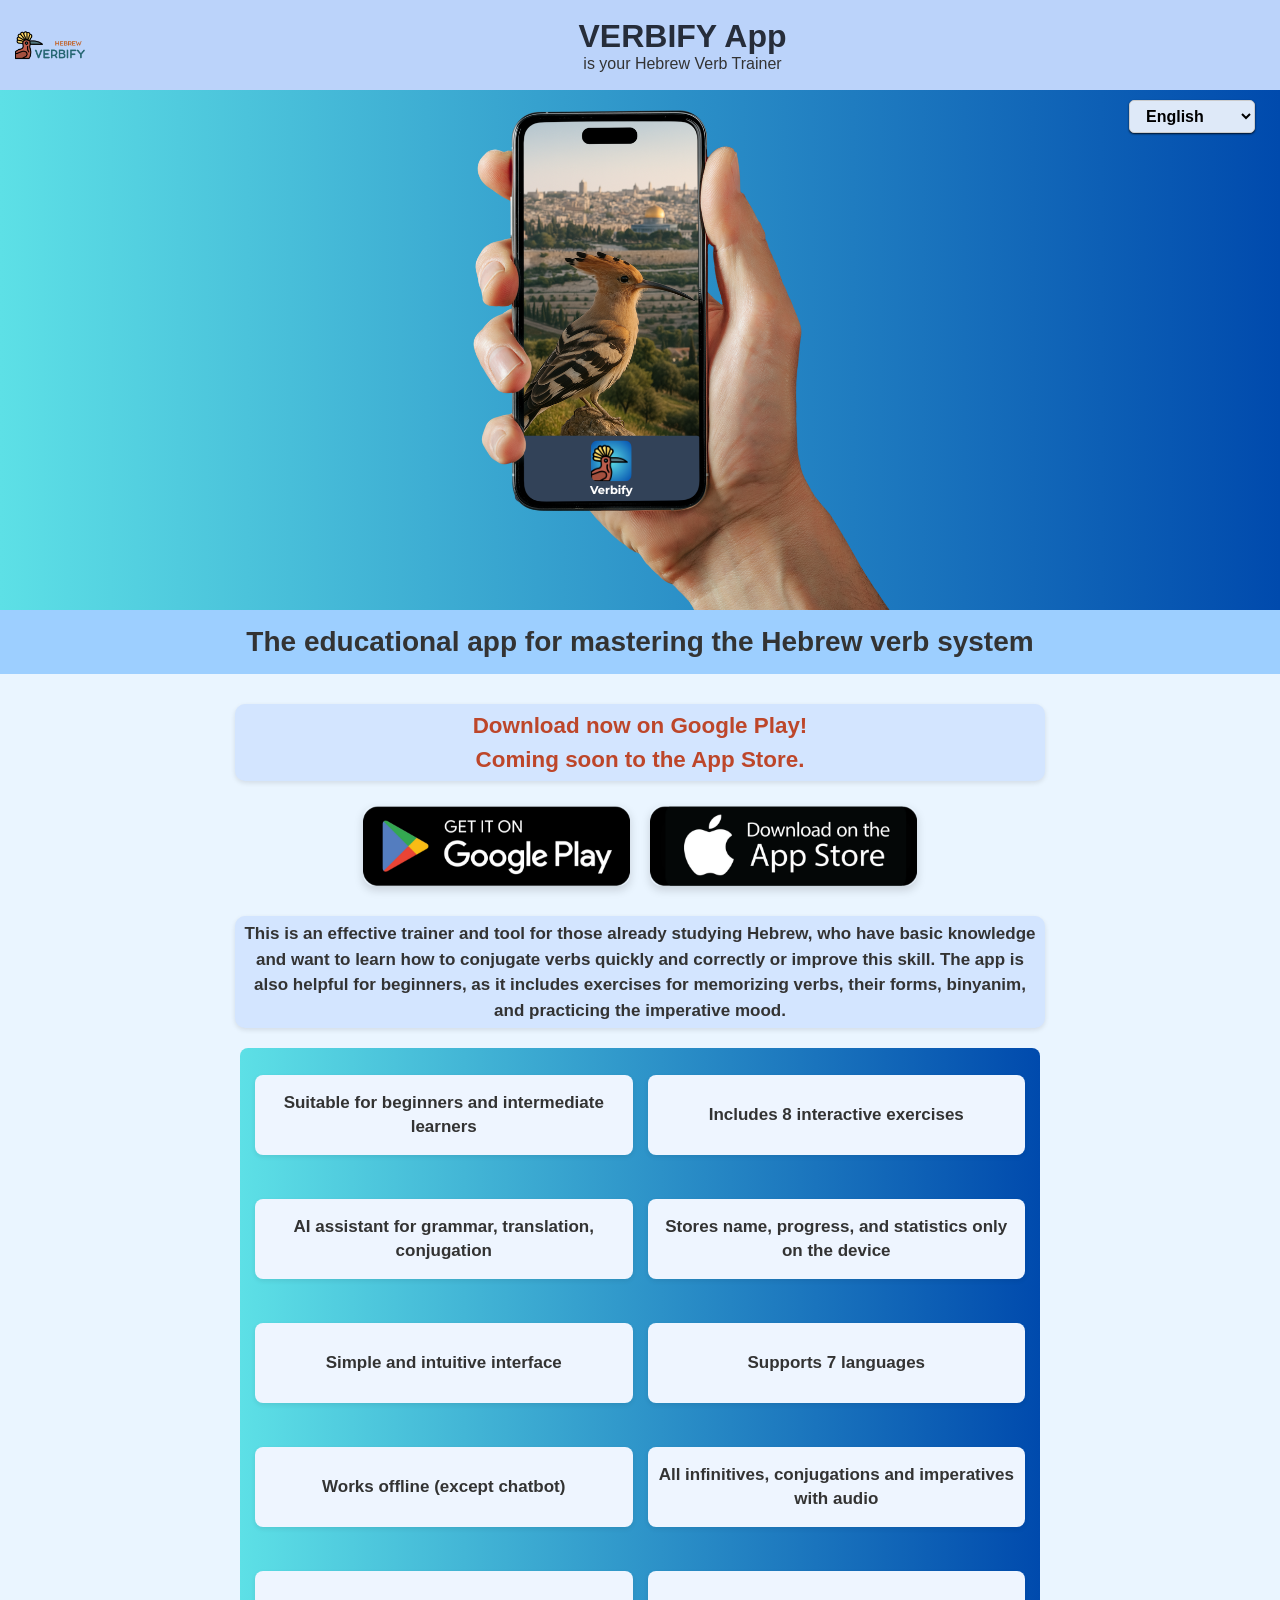
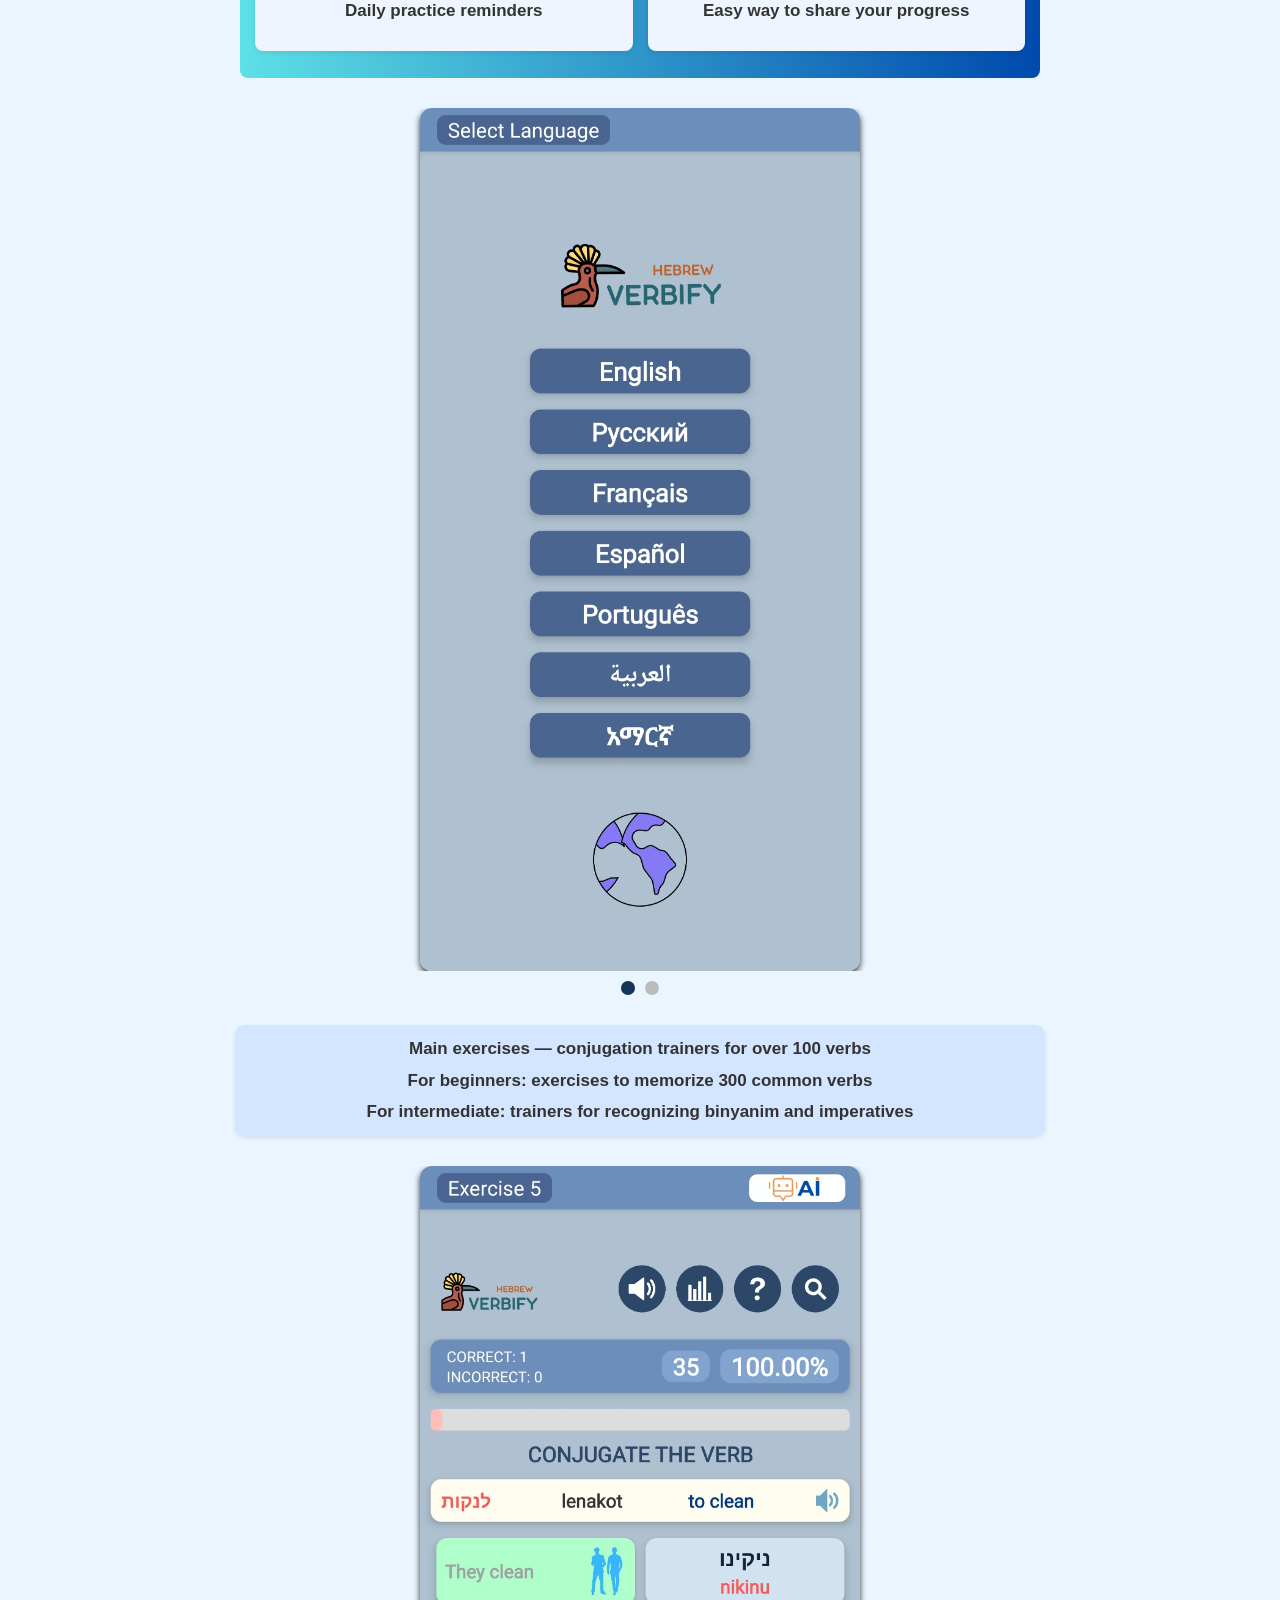
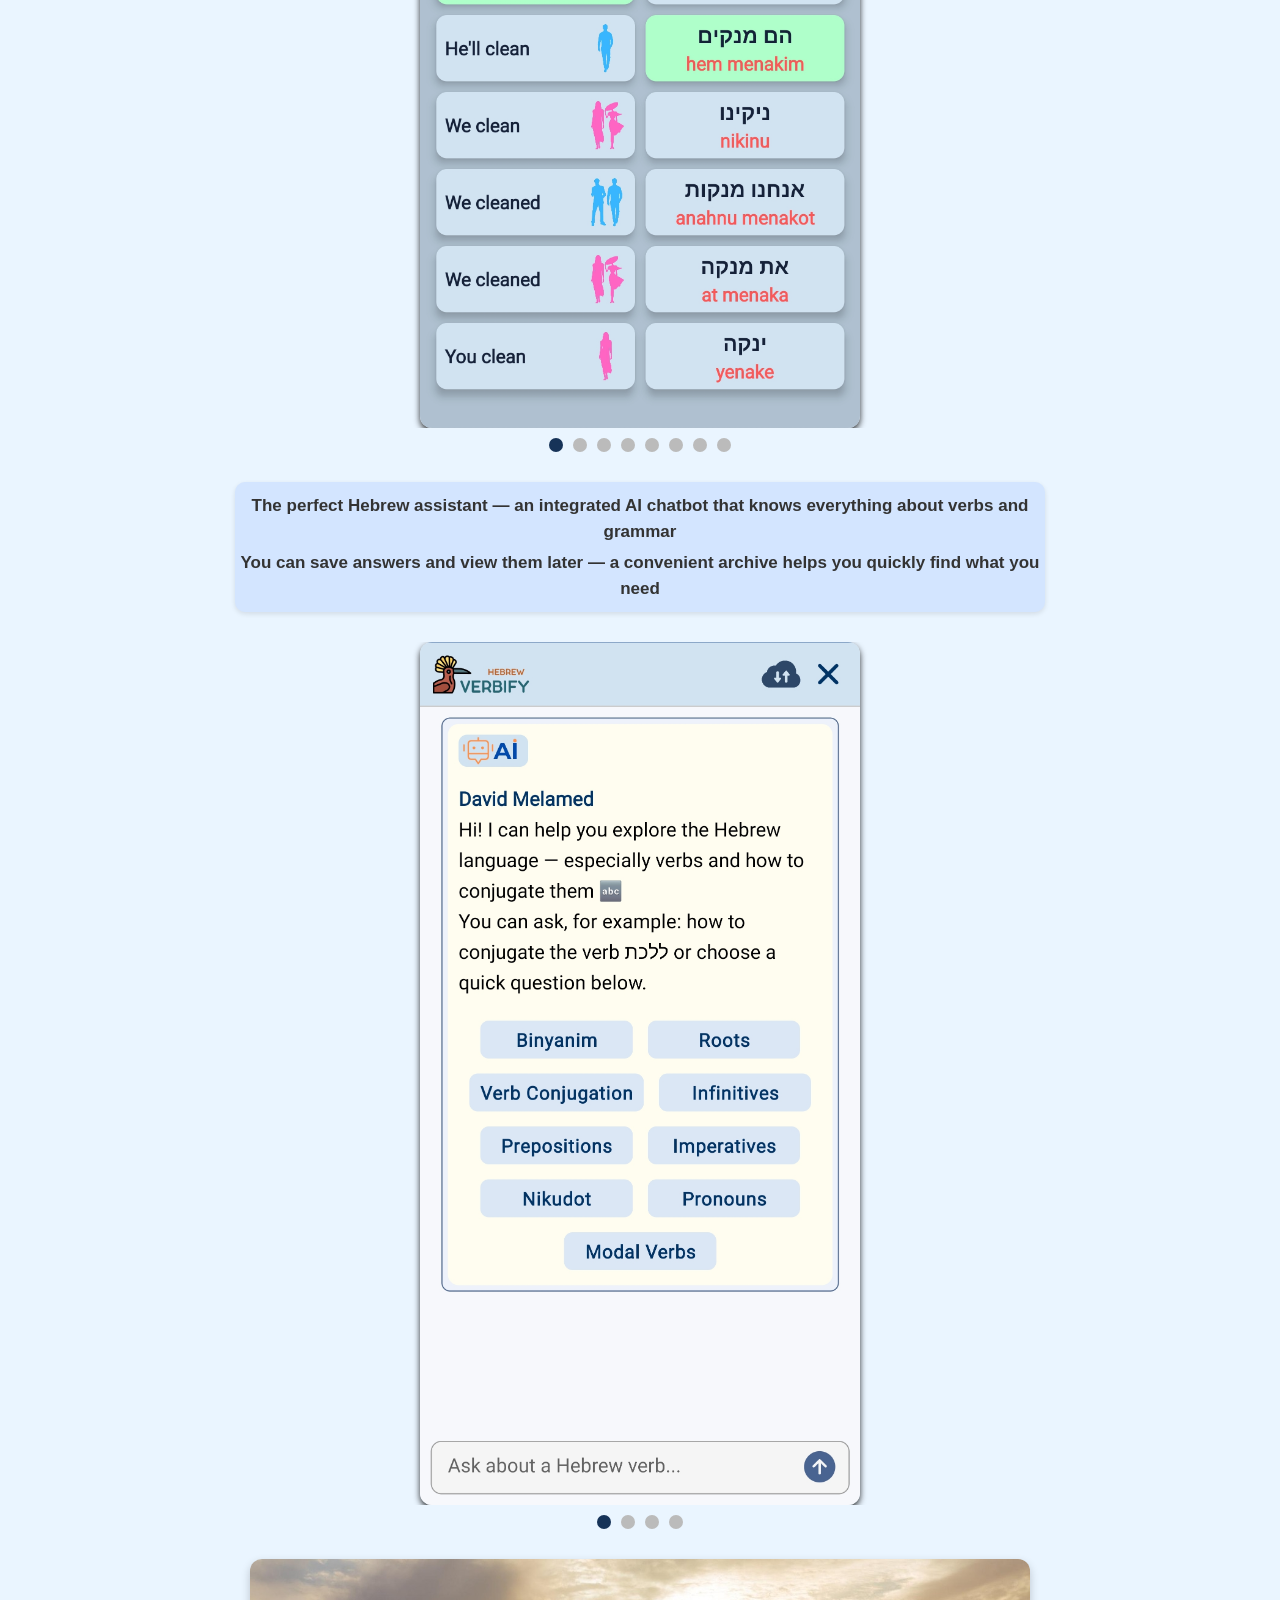
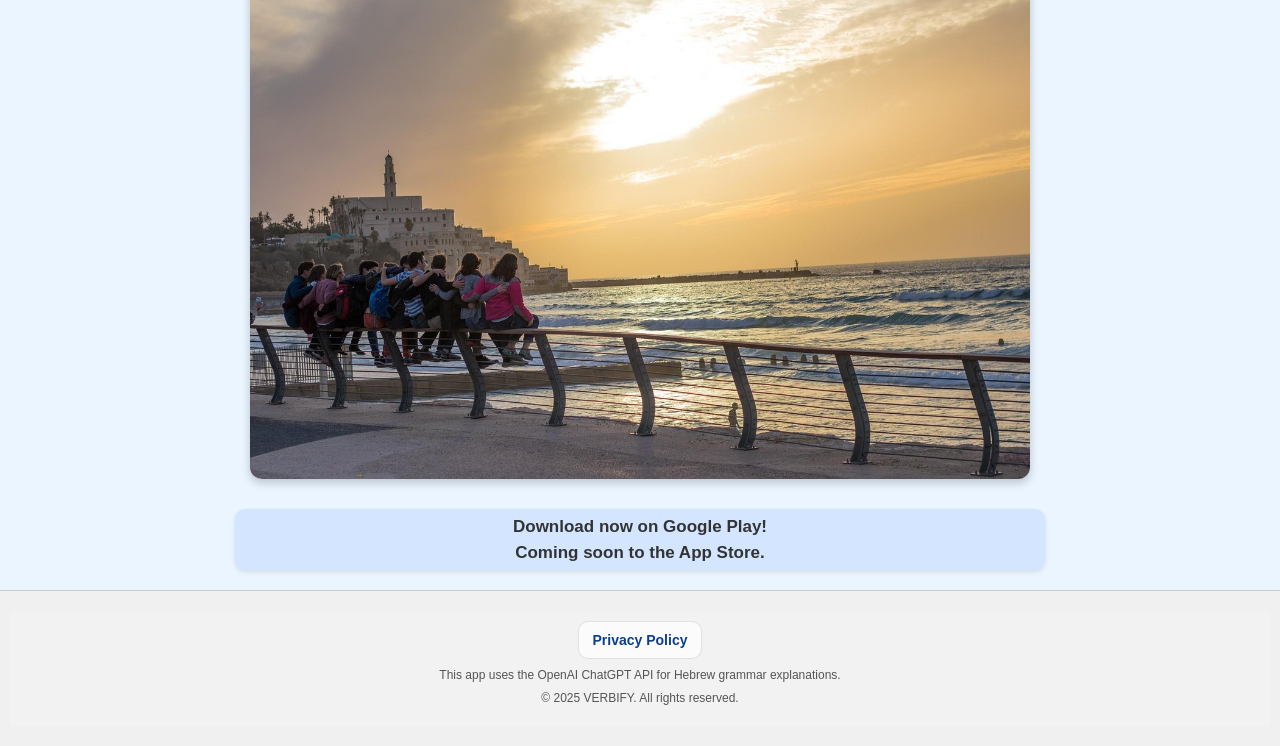
==== index.html @ 3adeab03 "Add files via upload" ====
<!DOCTYPE html>
<html lang="en">
<head>
  <meta charset="UTF-8" />
  <meta name="viewport" content="width=device-width, initial-scale=1.0" />
  <meta name="google" content="notranslate" />
  <link rel="stylesheet" href="styles.css" />
  <title>VERBIFY App</title>
  <style>
    body { font-family: sans-serif; margin: 0; padding: 0; background: #eaf5ff; color: #333; text-align: center; }
    header { background: #bbd3fa; color: white; padding: 5px 10px 5px 10px; }
    .container {
      padding: 5px 10px 30px 20px; /* верх меньше, бока стандартно, низ чуть больше */
      max-width: 800px;
      margin: auto;
    }

    /* 🔹 Новый стиль для верхнего блока Download */
    .download-callout .desc-lang {
      font-size: 1.4rem;      /* крупнее текста */
      line-height: 1.5;
      color: #bd462a;         /* более насыщённый синий */
      font-weight: 700;
      text-align: center;
    }

    .btn { display: inline-block; margin-top: 20px; padding: 15px 25px; background-color: #007BFF; color: white; text-decoration: none; font-size: 18px; border-radius: 5px; }
    select { margin: 20px; font-size: 16px; padding: 5px; }
    .lang-content { display: none; text-align: left; direction: ltr; }
    .rtl { direction: rtl; text-align: right; }
    .visible { display: block; }
  </style>
</head>
<body>
  <header>
    <div style="display: flex; align-items: center; justify-content: center; flex-wrap: wrap; padding: 5px;">
      <img src="VERBIFY.png" alt="VERBIFY Logo" style="height: 70px; margin-right: 15px;" />
      <div style="display: flex; flex-direction: column; align-items: center; flex: 1;">
        <h1 style="color: #262d3a; font-size: 32px; margin: 0; text-align: center;">VERBIFY App</h1>
        <p style="font-size: 1em; color: #333; text-align: center; margin: 0;">is your Hebrew Verb Trainer</p>
      </div>
    </div>
  </header>

  <!-- Блок с изображением -->
  <style>
    .image-wrapper {
      width: 100%;
      display: flex;
      justify-content: center;
      /* background-color: #f4f4f4; */
      background: linear-gradient(to right, #5de0e6, #004aad);
      box-sizing: border-box;
    }

    .image-wrapper img {
      max-width: 100%;
      padding-top: 20px;
      height: auto;
      display: block;
    }

    @media (max-width: 600px) {
      .image-wrapper {
        padding-top: 20px;
        padding-left: 20px;
        justify-content: flex-start;
      }
    }

    .language-selector {
      position: absolute;
      top: 80px;
      right: 5px;
      z-index: 3;
      padding: 6px 12px;
      font-size: 16px;
      font-weight: bold;
      border: 1px solid #ccc;
      border-radius: 5px;
      background-color: #dee9f8;
      box-shadow: 0 1px 2px rgba(0,0,0,0.8);
      cursor: pointer;
    }

    /* Блок с кнопками магазинов */
.store-buttons {
  display: flex;
  justify-content: center;
  gap: 20px;
  margin: 25px 0;
  flex-wrap: wrap;
}

/* Таблетка почти под размер иконки */
/* .store-button {
  display: inline-flex;
  align-items: center;
  justify-content: center;
  background: #f4f4f4;
  padding: 6px 10px;
  border-radius: 999px;
  box-shadow: 0 2px 4px rgba(0,0,0,0.12);
  width: auto;
  height: auto;
} */

/* 👉 тут задаём РЕАЛЬНЫЙ размер иконок */
.store-button img {
  display: block;
  height: 80px;   /* сделай 60–70px, если хочешь крупнее */
  width: auto;
  max-width: none; /* чтобы другие стили не сжимали */
}

/* чуть поменьше на очень узких экранах */
@media (max-width: 480px) {
  .store-button img {
    height: 52px;
  }
}

  </style>

  <div class="image-wrapper">
    <img src="hand.png" alt="Verbify" />
    <select id="languageSelector" class="language-selector">
      <option value="en">English</option>
      <option value="ru">Русский</option>
      <option value="fr">Français</option>
      <option value="es">Español</option>
      <option value="pt">Português</option>
      <option value="ar">العربية</option>
      <option value="am">አማርኛ</option>
      <option value="he">עברית</option>
    </select>
  </div>

  <div class="highlight">
    <div id="hl-en" class="highlight-lang visible">The educational app for mastering the Hebrew verb system</div>
    <div id="hl-ru" class="highlight-lang">Образовательное приложение для изучения системы глаголов иврита</div>
    <div id="hl-fr" class="highlight-lang">Une application éducative pour apprendre le système verbal de l’hébreu</div>
    <div id="hl-es" class="highlight-lang">Una aplicación educativa para aprender el sistema verbal del hebreo</div>
    <div id="hl-pt" class="highlight-lang">Um aplicativo educativo para aprender o sistema verbal do hebraico</div>
    <div id="hl-ar" class="highlight-lang">تطبيق تعليمي لتعلم نظام الأفعال العبرية</div>
    <div id="hl-am" class="highlight-lang">የዕብራይስጥ ግሶችን ለመማር የትምህርት መተግበሪያ</div>
    <div id="hl-he" class="highlight-lang">אפליקציה חינוכית ללימוד מערכת הפעלים בעברית</div>
  </div>

  <div class="description-container download-callout">
    <div class="description-block">
      <div id="download-en" class="desc-lang visible">
        Download now on Google Play!  <br>Coming soon to the App Store.
      </div>
      <div id="download-ru" class="desc-lang">
        Скачайте сейчас на Google Play! <br>Скоро в App Store.
      </div>
      <div id="download-fr" class="desc-lang">
        Téléchargez dès maintenant sur Google Play! <br>Bientôt sur l'App Store.
      </div>
      <div id="download-es" class="desc-lang">
        ¡Descárgala ahora en Google Play! <br>Próximamente en App Store.
      </div>
      <div id="download-pt" class="desc-lang">
        Baixe agora no Google Play! <br>Em breve na App Store.
      </div>
      <div id="download-ar" class="desc-lang rtl">
  حمّل التطبيق الآن على <span dir="ltr">Google Play</span>!<br>
  قريبًا على <span dir="ltr">App Store</span>.
</div>

      <div id="download-am" class="desc-lang">
        አሁን በ Google Play ላይ አውርዱ!<br> በቅርብ ጊዜ በ App Store ላይ ይገኛል
      </div>
     <div id="download-he" class="desc-lang rtl">
  הורידו עכשיו ב-<span dir="ltr">Google Play</span>!<br>
  בקרוב ב-<span dir="ltr">App Store</span>.
</div>

    </div>
  </div>

  <div class="store-buttons">
    <a href="https://play.google.com/store/apps/details?id=com.rosenbergvictor72.pealim2" class="store-button">
      <img src="gp.png" alt="Google Play" />
    </a>
    <a href="https://apps.apple.com/app/id000000000" class="store-button">
      <img src="as.png" alt="App Store" />
    </a>
  </div>

  <div class="description-container">
    <div class="description-block">
      <div id="desc-ru" class="desc-lang">
        Это эффективный тренажер и инструмент для тех, кто уже изучает иврит, обладает базовыми знаниями, хочет научиться быстро и правильно спрягать глаголы или совершенствовать этот навык. Приложение также полезно начинающим, так как включает упражнения для запоминания глаголов, их форм, биньянов и тренировки использования повелительного наклонения (императивов).
      </div>
      <div id="desc-en" class="desc-lang visible">
        This is an effective trainer and tool for those already studying Hebrew, who have basic knowledge and want to learn how to conjugate verbs quickly and correctly or improve this skill. The app is also helpful for beginners, as it includes exercises for memorizing verbs, their forms, binyanim, and practicing the imperative mood.
      </div>
      <div id="desc-fr" class="desc-lang">
        C’est un outil et un entraîneur efficace pour ceux qui apprennent déjà l’hébreu, possèdent des connaissances de base et souhaitent apprendre à conjuguer rapidement et correctement les verbes ou perfectionner cette compétence. L’application est également utile aux débutants, car elle propose des exercices pour mémoriser les verbes, leurs formes, les binyanim et l’utilisation de l’impératif.
      </div>
      <div id="desc-es" class="desc-lang">
        Es un entrenador y herramienta eficaz para quienes ya están estudiando hebreo, tienen conocimientos básicos y desean aprender a conjugar verbos rápida y correctamente o mejorar esta habilidad. La aplicación también es útil para principiantes, ya que incluye ejercicios para memorizar verbos, sus formas, los binyanim y practicar el modo imperativo.
      </div>
      <div id="desc-pt" class="desc-lang">
        É um treinador e ferramenta eficaz para quem já está aprendendo hebraico, possui conhecimentos básicos e deseja aprender a conjugar verbos de forma rápida e correta ou aprimorar essa habilidade. O aplicativo também é útil para iniciantes, pois inclui exercícios para memorizar verbos, suas formas, os binyanim e treinar o uso do modo imperativo.
      </div>
      <div id="desc-ar" class="desc-lang">
        هذا مدرب وأداة فعالة لأولئك الذين يدرسون العبرية بالفعل، ولديهم معرفة أساسية، ويريدون تعلم تصريف الأفعال بسرعة وبدقة أو تحسين هذه المهارة. التطبيق مفيد أيضًا للمبتدئين، حيث يتضمن تمارين لحفظ الأفعال، وأشكالها، والبنيان، وتدريب على استخدام صيغة الأمر.
      </div>
      <div id="desc-am" class="desc-lang">
        ይህ ትኩረት የሚሰጥ ማሰልጠኛ እና መሳሪያ ለአሁን አብሮ የሚማሩት የዕብራይስጥ ቋንቋ ተማሪዎች ሲሆን፣ መሰረታዊ እውቀት ያላቸው እና በፍጥነትና ትክክለኛ መንገድ ግሶችን ለመተግበር ወይም ይህንን ችሎታ ለማሻሻል የሚፈልጉ ናቸው። መተግበሪያው ለጀማሪዎችም ጠቃሚ ነው፣ ምክንያቱም የግሶችን ማስታወሻ፣ ቅርጸቶቻቸውን፣ ቢንያኒምን እና የትእዛዝ ቅርጽን እንዲያሟሉ ልምዶችን ይዟል።
      </div>
      <div id="desc-he" class="desc-lang">
        זוהי אפליקציה יעילה ואפקטיבית עבור מי שכבר לומד עברית, שיש לו ידע בסיסי ורוצה ללמוד להטות פעלים במהירות ובצורה נכונה, או לשפר את המיומנות הזו. האפליקציה גם מתאימה למתחילים, כי היא כוללת תרגילים לזיכרון של פעלים, הצורות שלהם, הבניינים, ואימונים על שימוש בצורת הציווי (אימפרטיב).
      </div>
    </div>
  </div>

  <div class="features-text-container">
    <div id="features-text-en" class="features-text-lang visible">
      <div class="features-list">
        <p class="feature-item">Suitable for beginners and intermediate learners</p>
        <p class="feature-item">Includes 8 interactive exercises</p>
        <p class="feature-item">AI assistant for grammar, translation, conjugation</p>
        <p class="feature-item">Stores name, progress, and statistics only on the device</p>
        <p class="feature-item">Simple and intuitive interface</p>
        <p class="feature-item">Supports 7 languages</p>
        <p class="feature-item">Works offline (except chatbot)</p>
        <p class="feature-item">All infinitives, conjugations and imperatives with audio</p>
        <p class="feature-item">Daily practice reminders</p>
        <p class="feature-item">Easy way to share your progress</p>
      </div>
    </div>

    <div id="features-text-ru" class="features-text-lang">
      <div class="features-list">
        <p class="feature-item">Подходит для начинающих и продолжающих</p>
        <p class="feature-item">Содержит 8 интерактивных упражнений</p>
        <p class="feature-item">Интегрированный ИИ-чатбот для помощи, объяснений, перевода и спряжения</p>
        <p class="feature-item">Сохраняет имя, прогресс и статистику только на устройстве</p>
        <p class="feature-item">Простой и интуитивный интерфейс</p>
        <p class="feature-item">Поддержка 7 языков</p>
        <p class="feature-item">Работает офлайн (кроме чатбота)</p>
        <p class="feature-item">Озвучены все инфинитивы, спряжения и повелительные формы</p>
        <p class="feature-item">Ежедневные напоминания о практике</p>
        <p class="feature-item">Удобный способ делиться достижениями</p>
      </div>
    </div>

    <div id="features-text-fr" class="features-text-lang">
      <div class="features-list">
        <p class="feature-item">Convient aux débutants et aux apprenants intermédiaires</p>
        <p class="feature-item">Comprend 8 exercices interactifs</p>
        <p class="feature-item">Chatbot IA intégré pour l’aide, les explications, les traductions et les conjugaisons</p>
        <p class="feature-item">Enregistre le nom, la progression et les statistiques uniquement sur l’appareil</p>
        <p class="feature-item">Interface simple et intuitive</p>
        <p class="feature-item">Prise en charge de 7 langues</p>
        <p class="feature-item">Fonctionne hors ligne (sauf le chatbot)</p>
        <p class="feature-item">Tous les infinitifs, conjugaisons et impératifs avec audio</p>
        <p class="feature-item">Rappels quotidiens pour pratiquer</p>
        <p class="feature-item">Partage facile de vos progrès</p>
      </div>
    </div>

    <div id="features-text-es" class="features-text-lang">
      <div class="features-list">
        <p class="feature-item">Apta para principiantes y estudiantes intermedios</p>
        <p class="feature-item">Incluye 8 ejercicios interactivos</p>
        <p class="feature-item">Chatbot con IA incorporado para ayuda, explicaciones, traducción y conjugación</p>
        <p class="feature-item">Guarda el nombre, el progreso y las estadísticas solo en el dispositivo</p>
        <p class="feature-item">Diseño simple e intuitivo</p>
        <p class="feature-item">Soporte para 7 idiomas</p>
        <p class="feature-item">Funciona sin conexión (excepto el chatbot)</p>
        <p class="feature-item">Todos los infinitivos, conjugaciones e imperativos con audio</p>
        <p class="feature-item">Recordatorios diarios para practicar</p>
        <p class="feature-item">Fácil forma de compartir tus logros</p>
      </div>
    </div>

    <div id="features-text-pt" class="features-text-lang">
      <div class="features-list">
        <p class="feature-item">Indicado para iniciantes e aprendizes intermediários</p>
        <p class="feature-item">Inclui 8 exercícios interativos</p>
        <p class="feature-item">Chatbot com IA integrado para ajuda, explicações, tradução e conjugação</p>
        <p class="feature-item">Armazena o nome, o progresso e as estatísticas apenas no dispositivo</p>
        <p class="feature-item">Design simples e intuitivo</p>
        <p class="feature-item">Suporte para 7 idiomas</p>
        <p class="feature-item">Funciona offline (exceto o chatbot)</p>
        <p class="feature-item">Todos os infinitivos, conjugações e imperativos com áudio</p>
        <p class="feature-item">Lembretes diários de prática</p>
        <p class="feature-item">Forma fácil de compartilhar suas conquistas</p>
      </div>
    </div>

    <div id="features-text-ar" class="features-text-lang rtl">
      <div class="features-list">
        <p class="feature-item">مناسب للمبتدئين والمتعلمين المتوسطين</p>
        <p class="feature-item">يحتوي على 8 تمارين تفاعلية</p>
        <p class="feature-item">روبوت دردشة ذكي مدمج للمساعدة، الشرح، الترجمة والتصريف</p>
        <p class="feature-item">يحفظ الاسم والتقدم والإحصائيات فقط على الجهاز</p>
        <p class="feature-item">تصميم بسيط وسهل الاستخدام</p>
        <p class="feature-item">دعم لـ 7 لغات</p>
        <p class="feature-item">يعمل بدون إنترنت (باستثناء روبوت الدردشة)</p>
        <p class="feature-item">جميع الأفعال المصدرية والتصريفات والأوامر بصوت</p>
        <p class="feature-item">تذكيرات يومية للممارسة</p>
        <p class="feature-item">طريقة سهلة لمشاركة إنجازاتك</p>
      </div>
    </div>

    <div id="features-text-am" class="features-text-lang">
      <div class="features-list">
        <p class="feature-item">ለጀማሪዎችና ለአካባቢ ተማሪዎች ተስማሚ</p>
        <p class="feature-item">8 ተዋዋይ ልምድ ማተሚያዎችን ይዟል</p>
        <p class="feature-item">የአይኤ ቻትቦት ለእርዳታ፣ ለመረጃ፣ ለትርጉምና ለግስ መለያየት</p>
        <p class="feature-item">ስም፣ ግምገማ እና ስታቲስቲክስ በመሣሪያው ላይ ብቻ ይቀመጣል</p>
        <p class="feature-item">ቀላልና አስተዋይ ንድፍ</p>
        <p class="feature-item">7 ቋንቋዎችን ይደግፋል</p>
        <p class="feature-item">ኦፍላይን ይሰራል (ከቻትቦት በስተቀር)</p>
        <p class="feature-item">ሁሉም ግሶች ከድምፅ ጋር ናቸው</p>
        <p class="feature-item">ዕለታዊ የልምድ አስታዋሽዎች</p>
        <p class="feature-item">ማሳያዎችን በቀላሉ ማጋራት</p>
      </div>
    </div>

    <div id="features-text-he" class="features-text-lang rtl">
      <div class="features-list">
        <p class="feature-item">מתאימה למתחילים ולמתקדמים</p>
        <p class="feature-item">כוללת 8 תרגולים אינטראקטיביים</p>
        <p class="feature-item">צ'אטבוט בינה מלאכותית להדרכה, הסברים, תרגום והטיות</p>
        <p class="feature-item">שומרת שם, התקדמות וסטטיסטיקה רק על המכשיר</p>
        <p class="feature-item">ממשק פשוט ואינטואיטיבי</p>
        <p class="feature-item">תמיכה ב־7 שפות</p>
        <p class="feature-item">פועלת גם ללא חיבור לרשת (למעט הצ'אטבוט)</p>
        <p class="feature-item">כל הפעלים, ההטיות והציווי כוללים שמע</p>
        <p class="feature-item">תזכורות לתרגול יומי</p>
        <p class="feature-item">שיתוף הישגים בקלות</p>
      </div>
    </div>
  </div>

  <div class="screenshot-carousel">
    <div class="carousel-track">
      <div class="screenshot-slide">
        <img src="Screenshot02.jpg" alt="Screenshot 1" />
      </div>
      <div class="screenshot-slide">
        <img src="Screenshot01.jpg" alt="Screenshot 2" />
      </div>
    </div>
    <div class="carousel-dots">
      <span class="dot active" onclick="goToSlide(0)"></span>
      <span class="dot" onclick="goToSlide(1)"></span>
    </div>
  </div>

  <div class="description-container">
    <div class="description-block">
      <div id="levels-en" class="desc-lang visible">
        <p>Main exercises — conjugation trainers for over 100 verbs</p>
        <p>For beginners: exercises to memorize 300 common verbs</p>
        <p>For intermediate: trainers for recognizing binyanim and imperatives</p>
      </div>
      <div id="levels-ru" class="desc-lang">
        <p>Основные упражнения — тренажёры спряжения более 100 глаголов</p>
        <p>Для начинающих: упражнения на запоминание 300 часто используемых глаголов</p>
        <p>Для продолжающих: тренажёры распознавания биньянов и повелительных форм</p>
      </div>
      <div id="levels-fr" class="desc-lang">
        <p>Exercices principaux — conjugaison de plus de 100 verbes</p>
        <p>Pour débutants : mémorisation de 300 verbes courants</p>
        <p>Pour intermédiaires : entraînement aux binyanim et à l’impératif</p>
      </div>
      <div id="levels-es" class="desc-lang">
        <p>Ejercicios principales — conjugación de más de 100 verbos</p>
        <p>Para principiantes: ejercicios para memorizar 300 verbos comunes</p>
        <p>Para intermedios: práctica de binyanim y formas imperativas</p>
      </div>
      <div id="levels-pt" class="desc-lang">
        <p>Exercícios principais — conjugação de mais de 100 verbos</p>
        <p>Para iniciantes: memorização de 300 verbos comuns</p>
        <p>Para intermediários: treino de binyanim e formas imperativas</p>
      </div>
      <div id="levels-ar" class="desc-lang">
        <p>التمارين الرئيسية — تصريف أكثر من 100 فعل</p>
        <p>للمبتدئين: تمارين لحفظ 300 فعل شائع</p>
        <p>للمتوسطين: تدريب على البنيان وصيغة الأمر</p>
      </div>
      <div id="levels-am" class="desc-lang">
        <p>ዋና ልምዶች — ከ100 በላይ ግሶችን ለመሰረዝ</p>
        <p>ለጀማሪዎች፡ 300 የተለመዱ ግሶችን ማስታወሻ</p>
        <p>ለመካከለኛዎች፡ ቢንያንን እና ትእዛዛትን ማወቅ</p>
      </div>
      <div id="levels-he" class="desc-lang">
        <p>תרגולים עיקריים — תרגול הטיית יותר מ־100 פעלים</p>
        <p>למתחילים: תרגילים לזכירת 300 פעלים שכיחים</p>
        <p>למתקדמים: תרגול זיהוי בניינים וציווי</p>
      </div>
    </div>
  </div>

  <div class="screenshot-carousel">
    <div class="carousel-track">
      <div class="screenshot-slide">
        <img src="Screenshot03.jpg" alt="Screenshot 1" />
      </div>
      <div class="screenshot-slide">
        <img src="Screenshot04.jpg" alt="Screenshot 2" />
      </div>
      <div class="screenshot-slide">
        <img src="Screenshot05.jpg" alt="Screenshot 1" />
      </div>
      <div class="screenshot-slide">
        <img src="Screenshot06.jpg" alt="Screenshot 2" />
      </div>
      <div class="screenshot-slide">
        <img src="Screenshot07.jpg" alt="Screenshot 1" />
      </div>
      <div class="screenshot-slide">
        <img src="Screenshot08.jpg" alt="Screenshot 2" />
      </div>
      <div class="screenshot-slide">
        <img src="Screenshot09.jpg" alt="Screenshot 1" />
      </div>
      <div class="screenshot-slide">
        <img src="Screenshot10.jpg" alt="Screenshot 2" />
      </div>
    </div>
    <div class="carousel-dots">
      <span class="dot active" onclick="goToSlide(0)"></span>
      <span class="dot" onclick="goToSlide(1)"></span>
      <span class="dot" onclick="goToSlide(2)"></span>
      <span class="dot" onclick="goToSlide(3)"></span>
      <span class="dot" onclick="goToSlide(4)"></span>
      <span class="dot" onclick="goToSlide(5)"></span>
      <span class="dot" onclick="goToSlide(6)"></span>
      <span class="dot" onclick="goToSlide(7)"></span>
    </div>
  </div>

  <div class="description-container">
    <div class="description-block">
      <div id="chatbot-en" class="desc-lang visible">
        <p>The perfect Hebrew assistant — an integrated AI chatbot that knows everything about verbs and grammar</p>
        <p>You can save answers and view them later — a convenient archive helps you quickly find what you need</p>
      </div>
      <div id="chatbot-ru" class="desc-lang">
        <p>Идеальный помощник по ивриту — встроенный ИИ-чатбот, который знает всё о глаголах и грамматике</p>
        <p>Ответы можно сохранять и просматривать позже — удобный архив помогает быстро найти нужное</p>
      </div>
      <div id="chatbot-fr" class="desc-lang">
        <p>Votre assistant parfait pour l’hébreu — un chatbot IA intégré qui connaît tout sur les verbes et la grammaire</p>
        <p>Les réponses peuvent être enregistrées et consultées plus tard — un archivage pratique pour retrouver facilement ce qu’il vous faut</p>
      </div>
      <div id="chatbot-es" class="desc-lang">
        <p>El asistente perfecto para el hebreo: un chatbot con IA que lo sabe todo sobre verbos y gramática</p>
        <p>Puedes guardar las respuestas y verlas más tarde — un archivo útil que te ayuda a encontrar lo que necesitas</p>
      </div>
      <div id="chatbot-pt" class="desc-lang">
        <p>O assistente ideal para hebraico — um chatbot com IA integrado que sabe tudo sobre verbos e gramática</p>
        <p>Você pode salvar respostas e visualizá-las depois —  um arquivo prático que ajuda a encontrar rapidamente o que precisa</p>
      </div>
      <div id="chatbot-ar" class="desc-lang">
        <p>المساعد المثالي للعبرية — روبوت دردشة ذكي مدمج يعرف كل شيء عن الأفعال والقواعد</p>
        <p>يمكنك حفظ الإجابات ومراجعتها لاحقًا — أرشيف عملي يساعدك في العثور بسرعة على ما تحتاجه</p>
      </div>
      <div id="chatbot-am" class="desc-lang">
        <p>የብሔራዊ ቋንቋው ብልጥ እገዳ — ሁሉንም ስለ ግሶችና ስርዓት የሚያውቅ የአይኤ ቻትቦት</p>
        <p>መልሶችን መቀመጥና በኋላ ማየት ይቻላል — የተሻለ አርክብ እንዲሁም የሚፈልጉትን ፈጥነው ማግኘት ይረዳዎታል</p>
      </div>
      <div id="chatbot-he" class="desc-lang">
        <p>העוזר המושלם ללימוד עברית — צ’אטבוט בינה מלאכותית שמבין הכול על פעלים ודקדוק</p>
        <p>אפשר לשמור תשובות ולחזור אליהן מאוחר יותר — ארכיון נוח שמקל על מציאת המידע</p>
      </div>
    </div>
  </div>

  <div class="screenshot-carousel">
    <div class="carousel-track">
      <div class="screenshot-slide">
        <img src="Screenshot11.jpg" alt="Screenshot 1" />
      </div>
      <div class="screenshot-slide">
        <img src="Screenshot12.jpg" alt="Screenshot 2" />
      </div>
      <div class="screenshot-slide">
        <img src="Screenshot13.jpg" alt="Screenshot 1" />
      </div>
      <div class="screenshot-slide">
        <img src="Screenshot14.jpg" alt="Screenshot 2" />
      </div>
    </div>
    <div class="carousel-dots">
      <span class="dot active" onclick="goToSlide(0)"></span>
      <span class="dot" onclick="goToSlide(1)"></span>
      <span class="dot" onclick="goToSlide(2)"></span>
      <span class="dot" onclick="goToSlide(3)"></span>
    </div>
  </div>

  <div class="responsive-image-wrapper">
    <img src="tlv.jpg" alt="Tel Aviv" class="responsive-image" />
  </div>

  <div class="description-container">
    <div class="description-block">
      <div id="download-en" class="desc-lang visible">
        Download now on Google Play!  <br>Coming soon to the App Store.
      </div>
      <div id="download-ru" class="desc-lang">
        Скачайте сейчас на Google Play! <br>Скоро в App Store.
      </div>
      <div id="download-fr" class="desc-lang">
        Téléchargez dès maintenant sur Google Play! <br>Bientôt sur l'App Store.
      </div>
      <div id="download-es" class="desc-lang">
        ¡Descárgala ahora en Google Play! <br>Próximamente en App Store.
      </div>
      <div id="download-pt" class="desc-lang">
        Baixe agora no Google Play! <br>Em breve na App Store.
      </div>
      <div id="download-ar" class="desc-lang">
        حمّل التطبيق الآن على Google Play!<br> قريبًا на App Store.
      </div>
      <div id="download-am" class="desc-lang">
        አሁን በ Google Play ላይ አውርዱ!<br> በቅርብ ጊዜ በ App Store ላይ ይገኛል
      </div>
      <div id="download-he" class="desc-lang">
        הורידו עכשיו ב-Google Play!<br> בקרוב ב-App Store.
      </div>
    </div>
  </div>

  <footer class="footer">
    <div class="footer-content">
      <div id="footer-en" class="footer-lang desc-lang visible">
        <a class="privacy-link" href="privacy.html?lang=en">Privacy Policy</a>
        <p class="license">This app uses the OpenAI ChatGPT API for Hebrew grammar explanations.</p>
        <p class="copyright">© 2025 VERBIFY. All rights reserved.</p>
      </div>
      <div id="footer-ru" class="footer-lang desc-lang">
       <a class="privacy-link" href="privacy.html?lang=ru">Политика конфиденциальности</a>
        <p class="license">Это приложение использует API ChatGPT от OpenAI для объяснения грамматики иврита.</p>
        <p class="copyright">© 2025 VERBIFY. Все права защищены.</p>
      </div>
      <div id="footer-fr" class="footer-lang desc-lang">
        <a class="privacy-link" href="privacy.html?lang=fr">Politique de confidentialité</a>
        <p class="license">Cette application utilise l’API ChatGPT d’OpenAI pour l’explication de la grammaire hébraïque.</p>
        <p class="copyright">© 2025 VERBIFY. Tous droits réservés.</p>
      </div>
      <div id="footer-es" class="footer-lang desc-lang">
        <a class="privacy-link" href="privacy.html?lang=es">Política de privacidad</a>
        <p class="license">Esta app utiliza la API ChatGPT de OpenAI para la gramática hebrea.</p>
        <p class="copyright">© 2025 VERBIFY. Todos los derechos reservados.</p>
      </div>
      <div id="footer-pt" class="footer-lang desc-lang">
        <a class="privacy-link" href="privacy.html?lang=pt">Política de privacidade</a>
        <p class="license">Este app usa a API ChatGPT da OpenAI para explicações de gramática hebraica.</p>
        <p class="copyright">© 2025 VERBIFY. Todos os direitos reservados.</p>
      </div>
      <div id="footer-ar" class="footer-lang desc-lang">
        <a class="privacy-link" href="privacy.html?lang=ar">سياسة الخصوصية</a>
        <p class="license">يستخدم هذا التطبيق واجهة برمجة تطبيقات ChatGPT من OpenAI لشرح قواعد اللغة العبرية.</p>
        <p class="copyright">© 2025 VERBIFY. جميع الحقوق محفوظة.</p>
      </div>
      <div id="footer-am" class="footer-lang desc-lang">
        <a class="privacy-link" href="privacy.html?lang=am">የግል መረጃ ፖሊሲ</a>
        <p class="license">ይህ መተግበሪያ ለዕብራይስጥ ሰዋሰው መብረር ለማብራሪያ OpenAI እና ChatGPT API ይጠቀማል።</p>
        <p class="copyright">© 2025 VERBIFY. መብቶቹ ሁሉ የተጠበቁ ናቸው።</p>
      </div>
      <div id="footer-he" class="footer-lang desc-lang">
        <a class="privacy-link" href="privacy.html?lang=he">מדיניות פרטיות</a>
        <p class="license">האפליקציה עושה שימוש ב־API של ChatGPT מבית OpenAI להסברים על דקדוק עברי.</p>
        <p class="copyright">© 2025 VERBIFY. כל הזכויות שמורות.</p>
      </div>
    </div>
  </footer>



  <script>
    const selector = document.getElementById('languageSelector');
    const contents = document.querySelectorAll('.lang-content');
    const highlightBlocks = document.querySelectorAll('.highlight-lang');
    const featuresBlocks = document.querySelectorAll('.features-lang');

    // Определяем язык браузера и сопоставляем с языками сайта
    function getPreferredLang() {
      const browserLangs = (navigator.languages && navigator.languages.length)
        ? navigator.languages
        : [navigator.language || navigator.userLanguage || 'en'];

      for (let lang of browserLangs) {
        if (!lang) continue;
        lang = lang.toLowerCase();

        if (lang.startsWith('ru')) return 'ru';
        if (lang.startsWith('fr')) return 'fr';
        if (lang.startsWith('es')) return 'es';
        if (lang.startsWith('pt')) return 'pt';
        if (lang.startsWith('ar')) return 'ar';
        if (lang.startsWith('am')) return 'am';
        if (lang.startsWith('he') || lang.startsWith('iw')) return 'he'; // he / старый iw
        if (lang.startsWith('en')) return 'en';
      }

      // если ничего не подошло — английский
      return 'en';
    }

    selector.addEventListener('change', (e) => {
      const lang = e.target.value;

      // Основные блоки
      contents.forEach(div => div.classList.remove('visible'));
      highlightBlocks.forEach(div => div.classList.remove('visible'));
      featuresBlocks.forEach(div => div.classList.remove('visible'));

      const content = document.getElementById(lang);
      const highlight = document.getElementById('hl-' + lang);
      const features1 = document.getElementById('features-' + lang);
      const features2 = document.getElementById('features2-' + lang);

      if (content) content.classList.add('visible');
      if (highlight) highlight.classList.add('visible');
      if (features1) features1.classList.add('visible');
      if (features2) features2.classList.add('visible');

      // desc / levels / chatbot / download / footer / features-text
      document.querySelectorAll('.desc-lang').forEach(div => div.classList.remove('visible'));

      const desc = document.getElementById('desc-' + lang);
      const levels = document.getElementById('levels-' + lang);
      const chatbot = document.getElementById('chatbot-' + lang);
      const download = document.getElementById('download-' + lang);
      const footer = document.getElementById('footer-' + lang);
      const featureText = document.getElementById('features-text-' + lang);

      if (desc) desc.classList.add('visible');
      if (levels) levels.classList.add('visible');
      if (chatbot) chatbot.classList.add('visible');
      if (download) download.classList.add('visible');
      if (footer) {
        document.querySelectorAll('.footer-lang').forEach(div => div.classList.remove('visible'));
        footer.classList.add('visible');
      }

      document.querySelectorAll('.features-text-lang').forEach(div => div.classList.remove('visible'));
      if (featureText) featureText.classList.add('visible');
    });

    // Универсальная логика карусели
    document.querySelectorAll('.screenshot-carousel').forEach((carousel) => {
      const track = carousel.querySelector('.carousel-track');
      const dots = carousel.querySelectorAll('.dot');
      const slides = carousel.querySelectorAll('.screenshot-slide');

      function goToSlide(index) {
        const slideWidth = slides[0].offsetWidth;
        track.scrollTo({ left: slideWidth * index, behavior: 'smooth' });
        dots.forEach(dot => dot.classList.remove('active'));
        if (dots[index]) dots[index].classList.add('active');
      }

      dots.forEach((dot, i) => {
        dot.addEventListener('click', () => goToSlide(i));
      });

      if (track) {
        track.addEventListener('scroll', () => {
          const index = Math.round(track.scrollLeft / slides[0].offsetWidth);
          dots.forEach(dot => dot.classList.remove('active'));
          if (dots[index]) dots[index].classList.add('active');
        });
      }

      goToSlide(0);
    });


  </script>
</body>
</html>
---- styles.css ----
/* body {
    font-family: sans-serif;
    margin: 0;
    padding: 0;
    background: #f4f4f4;
    color: #333;
    text-align: center;
  }
  
  header {
    background: #bbd3fa;
    color: white;
    padding: 5px 10px;
  } */
  
  /* .image-wrapper {
    width: 100%;
    max-height: 90vh;
    overflow: hidden;
    background: linear-gradient(to right, #5de0e6, #004aad);
    display: flex;
    justify-content: center;
    align-items: flex-start;
    padding-top: clamp(20px, 5vw, 60px);
    padding-left: clamp(10px, 5vw, 60px);
    box-sizing: border-box;
  }
  
  .image-wrapper img {
    width: 100%;
    height: auto;
    max-width: 100%;
    object-fit: contain;
  } */
  
  /* .language-selector {
    position: absolute;
    top: 90px;
    right: 20px;
    z-index: 3;
    padding: 6px 12px;
    font-size: 14px;
    border: 1px solid #ccc;
    border-radius: 5px;
    background-color: #fff;
    box-shadow: 0 1px 2px rgba(0,0,0,0.1);
    cursor: pointer;
  } */
  
  .container {
    /* padding: 5px 10px 30px 20px;
    max-width: 800px;
    margin: auto;
    position: relative;
    z-index: 2; */
    background: linear-gradient(to right,#004aad, #5de0e6);
  }
  
  .btn {
    display: inline-block;
    margin-top: 20px;
    padding: 15px 25px;
    background-color: #007BFF;
    color: white;
    text-decoration: none;
    font-size: 18px;
    border-radius: 5px;
  }
  
  select {
    margin: 20px;
    font-size: 16px;
    padding: 5px;
  }
  
  .lang-content {
    display: none;
    text-align: left;
    direction: ltr;
  }
  
  .lang-content.visible {
    display: block;
  }
  
  .rtl {
    direction: rtl;
    text-align: right;
  }
  
  .highlight {
    background-color: #9dcfff;
    width: 100vw;
    padding: 10px 10px;
    font-weight: bold;
    font-size: 20px;
    text-align: center;
    margin: 0 auto;
    box-sizing: border-box;
  }
  
  .highlight-lang {
    display: none;
  }
  
  .highlight-lang.visible {
    display: block;
  }

  .desc-lang {
    display: none;
  }
  
  .desc-lang.visible {
    display: block;
  }
  
  @media (min-width: 800px) {
    .highlight {
      font-size: 28px;
      padding: 16px 10px;
    }
  }

  /* .description-container {
    background: linear-gradient(to left,#004aad, #5de0e6);
    
  } */

  .description-block {
    background-color: #d3e5ff;
    margin: 30px auto 20px auto;
    padding: 5px 5px;
    border-radius: 10px;
    max-width: 800px;
    box-shadow: 0 2px 5px rgba(0, 0, 0, 0.1);
    font-size: 17px;
    font-weight: bold;
    line-height: 1.5;
  }
  
  @media (max-width: 600px) {
    .desc-lang {
      font-size: 16px;
      line-height: 1.3;
      padding: 5px 10px;
    margin: 0;
    width: 100%;
    box-sizing: border-box;
    }
  }

  .desc-lang p {
    margin: 6px 0;
  }
  
  
  
  @media (max-width: 600px) {
    .description-block {
      margin: 10px 15px;
      /* padding: 16px 14px; */
      /* font-size: 16px; */
    }
  }

  .features-text-container {
    display: flex;
    justify-content: center;
    margin: 20px auto;
    padding: 10px 15px;
    max-width: 800px; /* как у .container и .desc-lang */
  box-sizing: border-box;
  background: linear-gradient(to left,#004aad, #5de0e6);
  border-radius: 8px;
  }
  
  .features-text-lang {
    display: none;
    width: 100%;
  }
  
  .features-text-lang.visible {
    display: block;
  }
  
  .features-list {
    display: grid;
    grid-template-columns: 1fr 1fr;
    gap: 10px 15px;
    font-size: 18px;
    line-height: 1.4;
  }
  
  .feature-item {
    background: #eef5ff;
    padding: 15px 10px;
    border-radius: 8px;
    text-align: center;
    display: flex;
    align-items: center;
    justify-content: center;
    min-height: 80px; /* общая высота блока */
    box-sizing: border-box;
    font-weight: bold;
    font-size: 17px;
    box-shadow: 0 2px 5px rgba(0, 0, 0, 0.08);
  }

  .feature-item p{
   
    font-weight: bold;
    font-size: 16px;
   
  }

  @media (max-width: 600px) {
    .feature-item {
      font-size: 16px;
      line-height: 1.3;
      padding: 10px 5px;
    margin: 0;
    width: 100%;
    box-sizing: border-box;
    }
  }
  
  
  
  /* Адаптация для очень узких экранов */
  @media (max-width: 400px) {
    .feature-item {
      width: 100%;
    }
  }

  .screenshot-carousel {
    overflow: hidden;
    position: relative;
    max-width: 800px;
    margin: 30px auto; /* Центрирование блока */
    border-radius: 10px;
  }
  
  .carousel-track {
    display: flex;
    transition: transform 0.3s ease;
    scroll-behavior: smooth;
    overflow-x: auto;
    scroll-snap-type: x mandatory;
    -webkit-overflow-scrolling: touch;
  }
  
  .screenshot-slide {
    flex: 0 0 100%;
    scroll-snap-align: center;
    display: flex;
    justify-content: center;
    align-items: center;
  }
  
  .screenshot-slide img {
    max-width: 55%;
    height: auto;
    object-fit: contain;
    border-radius: 12px;
    box-shadow: 0 3px 6px rgba(0, 0, 0, 0.8);
  }
  
  /* Точки */
  .carousel-dots {
    /* display: none; */
    justify-content: center;
    margin-top: 10px;
  }
  
  .dot {
    height: 14px;
    width: 14px;
    margin: 0 5px;
    background-color: #bbb;
    border-radius: 50%;
    display: inline-block;
    cursor: pointer;
  }
  
  .dot.active {
    background-color: #163358;
  }
  
  /* На больших экранах: одна картинка, скрыта прокрутка, отображаются точки */
  @media (min-width: 800px) {
    .carousel-track {
      overflow-x: hidden;
    }
  
    .carousel-dots {
      display: flex;
    }
  }

  .responsive-image-wrapper {
    max-width: 800px;
    width: 100%;
    margin: 30px auto;
    padding: 0 10px; /* небольшие отступы на мобилках */
    box-sizing: border-box;
  }
  
  .responsive-image {
    width: 100%;
    height: auto;
    display: block;
    border-radius: 12px;
    box-shadow: 0 4px 10px rgba(0,0,0,0.2);
  }
  
  /* .store-buttons {
    display: flex;
    justify-content: center;
    gap: 20px;
    margin: 20px auto;
    flex-wrap: wrap;
  }
  
  .store-button img {
    width: auto;
    height: 55px; 
    max-width: none;
    object-fit: contain;
    display: block;
    border-radius: 10px;
    box-shadow: 0 4px 8px rgba(0,0,0,0.2);
    transition: transform 0.2s ease;
  }
  
  
  .store-button img:hover {
    transform: scale(1.05);
  } */

  .store-buttons {
    display: flex;
    justify-content: center;
    gap: 20px;
    flex-wrap: wrap;
    margin: 30px auto;
  }
  
  .store-button img {
    height: 55px;
    object-fit: contain;
    border-radius: 12px;
    box-shadow: 0 4px 10px rgba(0,0,0,0.15);
    transition: transform 0.3s ease;
  }
  
  .store-button img:hover {
    transform: scale(1.05);
  }
  

  .footer {
    background: #f0f0f0;
    padding: 20px 10px;
    text-align: center;
    border-top: 1px solid #ccc;
  }
  
  .footer-content button {
    padding: 8px 16px;
    font-size: 14px;
    background: #264a79;
    color: white;
    border: none;
    border-radius: 6px;
    cursor: pointer;
  }

  .site-footer {
    text-align: center;
    padding: 20px 10px;
    background: #f0f0f0;
    font-size: 16px;
  }
  
  .footer-button {
    padding: 10px 20px;
    background-color: #004aad;
    color: white;
    border: none;
    border-radius: 6px;
    font-size: 16px;
    cursor: pointer;
  }
  
  .footer-button:hover {
    background-color: #003b8a;
  }

  .footer-content {
    display: flex;
    flex-direction: column;
    align-items: center;
    padding: 10px 8px;
    font-size: 14px;
    background-color: #f2f2f2;
    text-align: center;
    gap: 6px;
  }
  
  .footer-content p {
    margin: 10px 0;
    line-height: 1.1;
    color: #555;
    font-size: 12px;
  }
  
  /* Модалка */
  .modal {
    display: none;
    position: fixed;
    z-index: 9999;
    left: 0;
    top: 0;
    width: 100%;
    height: 100%;
    overflow: auto;
    background-color: rgba(0, 0, 0, 0.6); /* затемнение фона */
  }
  
  .modal-content {
    position: relative;
    background-color: #fff; /* белый фон */
    margin: 10% auto;
    padding: 20px 30px;
    border-radius: 10px;
    max-width: 700px;
    box-shadow: 0 4px 10px rgba(0,0,0,0.3);
    color: #333;
  }
  
  .modal-content h2 {
    font-size: 22px;
    margin-bottom: 10px;
    color: #1c4369;
    text-align: center;
  }
  
  .modal-content h3 {
    font-size: 18px;
    margin-top: 20px;
    margin-bottom: 8px;
    color: #004aad;
  }
  
  .modal-content p
  {
    font-size: 15px;
    line-height: 1.4;
    color: #222;
  }
  
  .modal-content ul {
    padding-left: 20px;
    margin-bottom: 20px;
  }
  
  .modal-content strong {
    color: #000;
    /* font-weight: bold; */
  }

  .modal-footer {
    text-align: center;
    margin-top: 20px;
  }
  
  .modal-close-btn {
    background-color: #727e8d;
    color: white;
    border: none;
    padding: 10px 20px;
    font-size: 16px;
    border-radius: 8px;
    cursor: pointer;
    transition: background-color 0.3s ease;
  }
  
  .modal-close-btn:hover {
    background-color: #2e4c74;
  }

  .modal .close {
    position: absolute;
    top: 15px;
    right: 20px;
    font-size: 32px;
    font-weight: bold;
    color: #333;
    cursor: pointer;
    z-index: 10;
  }
  
  .modal .close:hover {
    color: #000;
  }

  .privacy-link{
  display:inline-block;
  padding:10px 14px;
  border-radius:10px;
  background: rgba(255,255,255,0.65);
  border: 1px solid rgba(0,0,0,0.10);
  text-decoration:none;
  font-weight:700;
  color:#0b3d91;
}
.privacy-link:hover{ filter: brightness(0.97); }
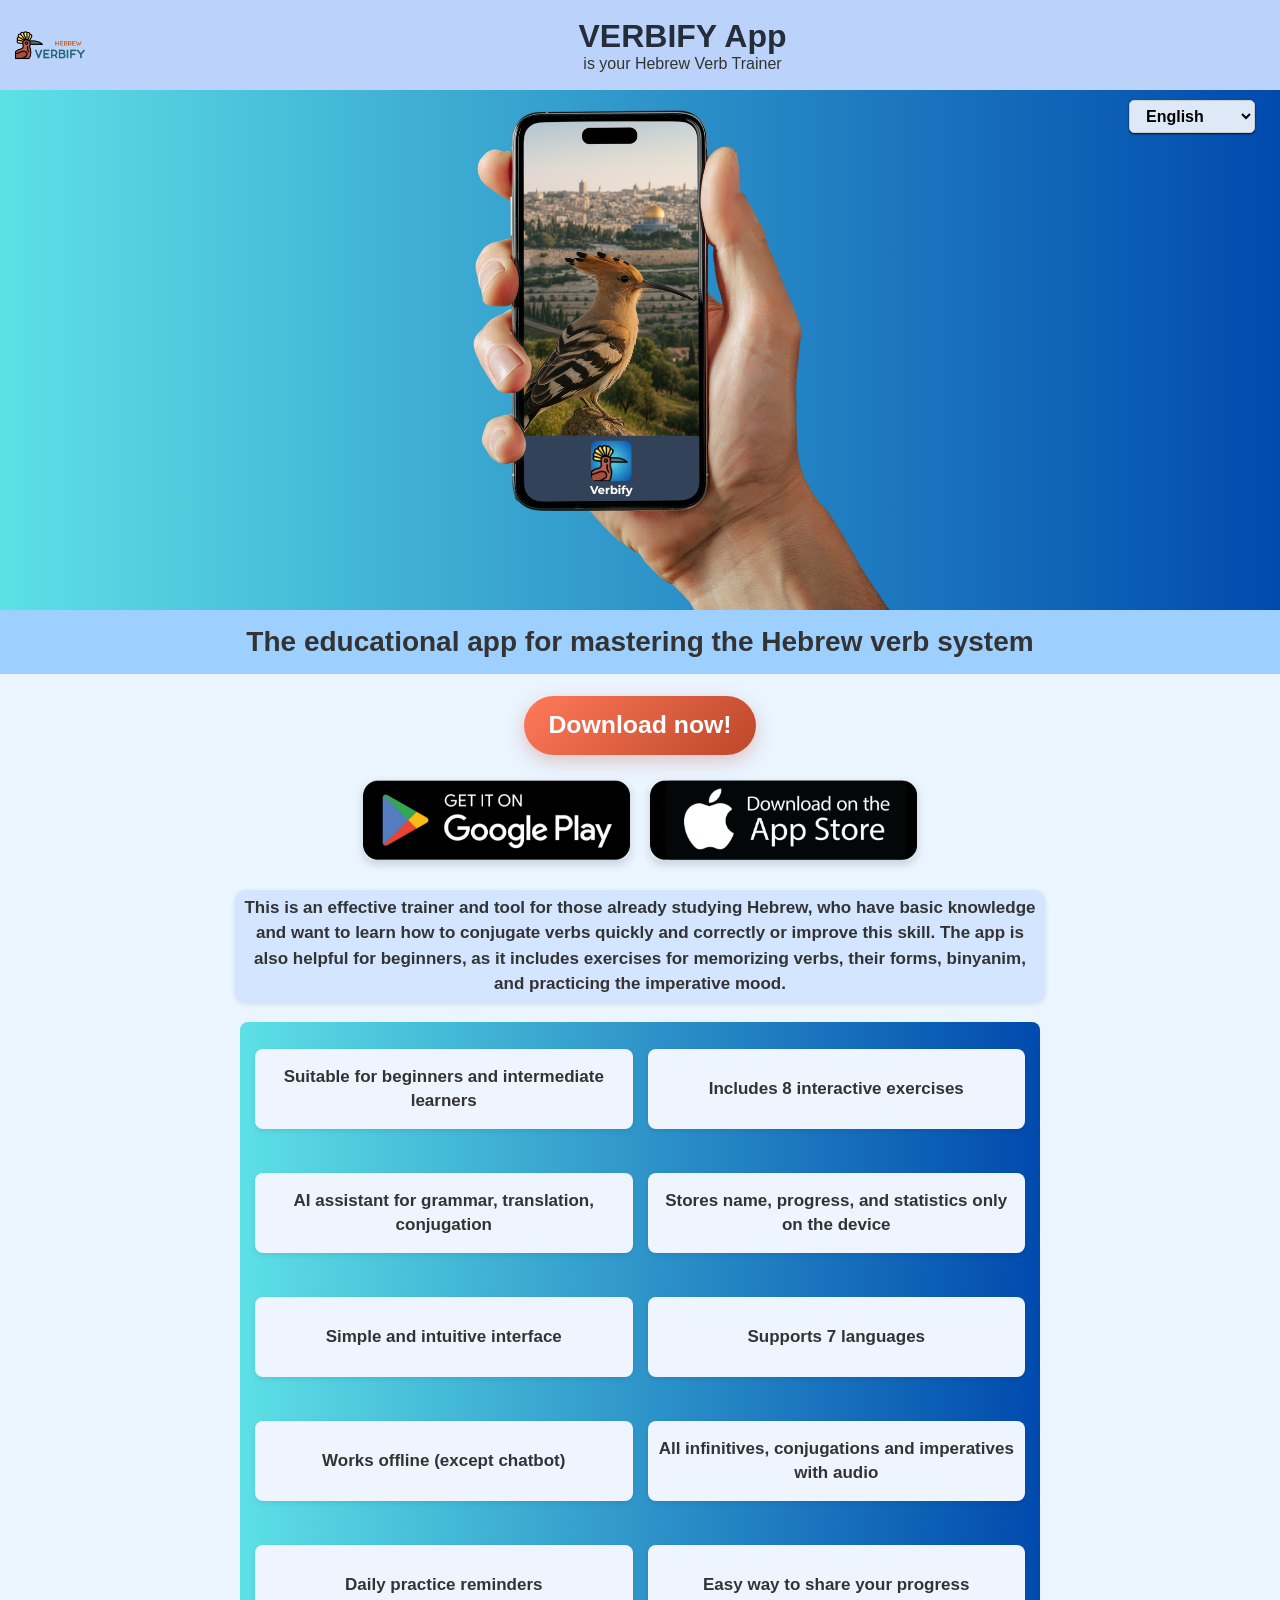
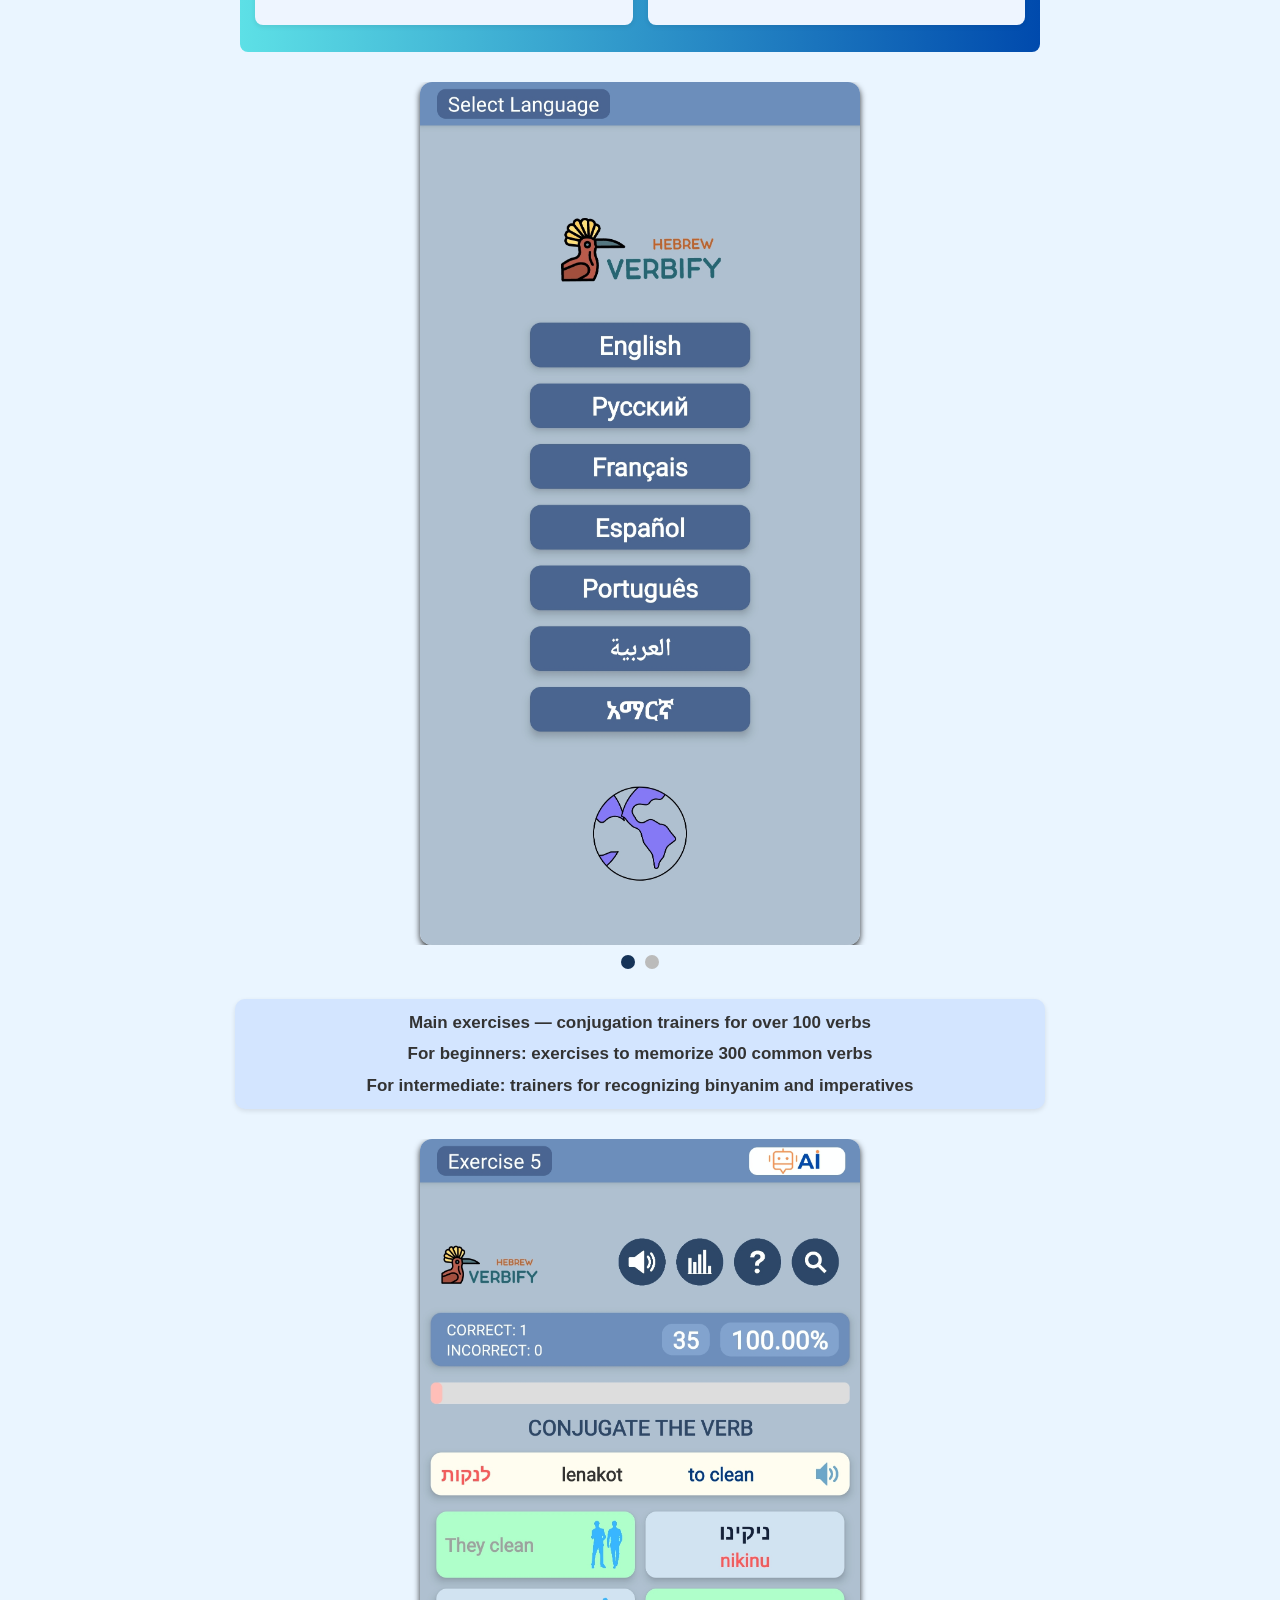
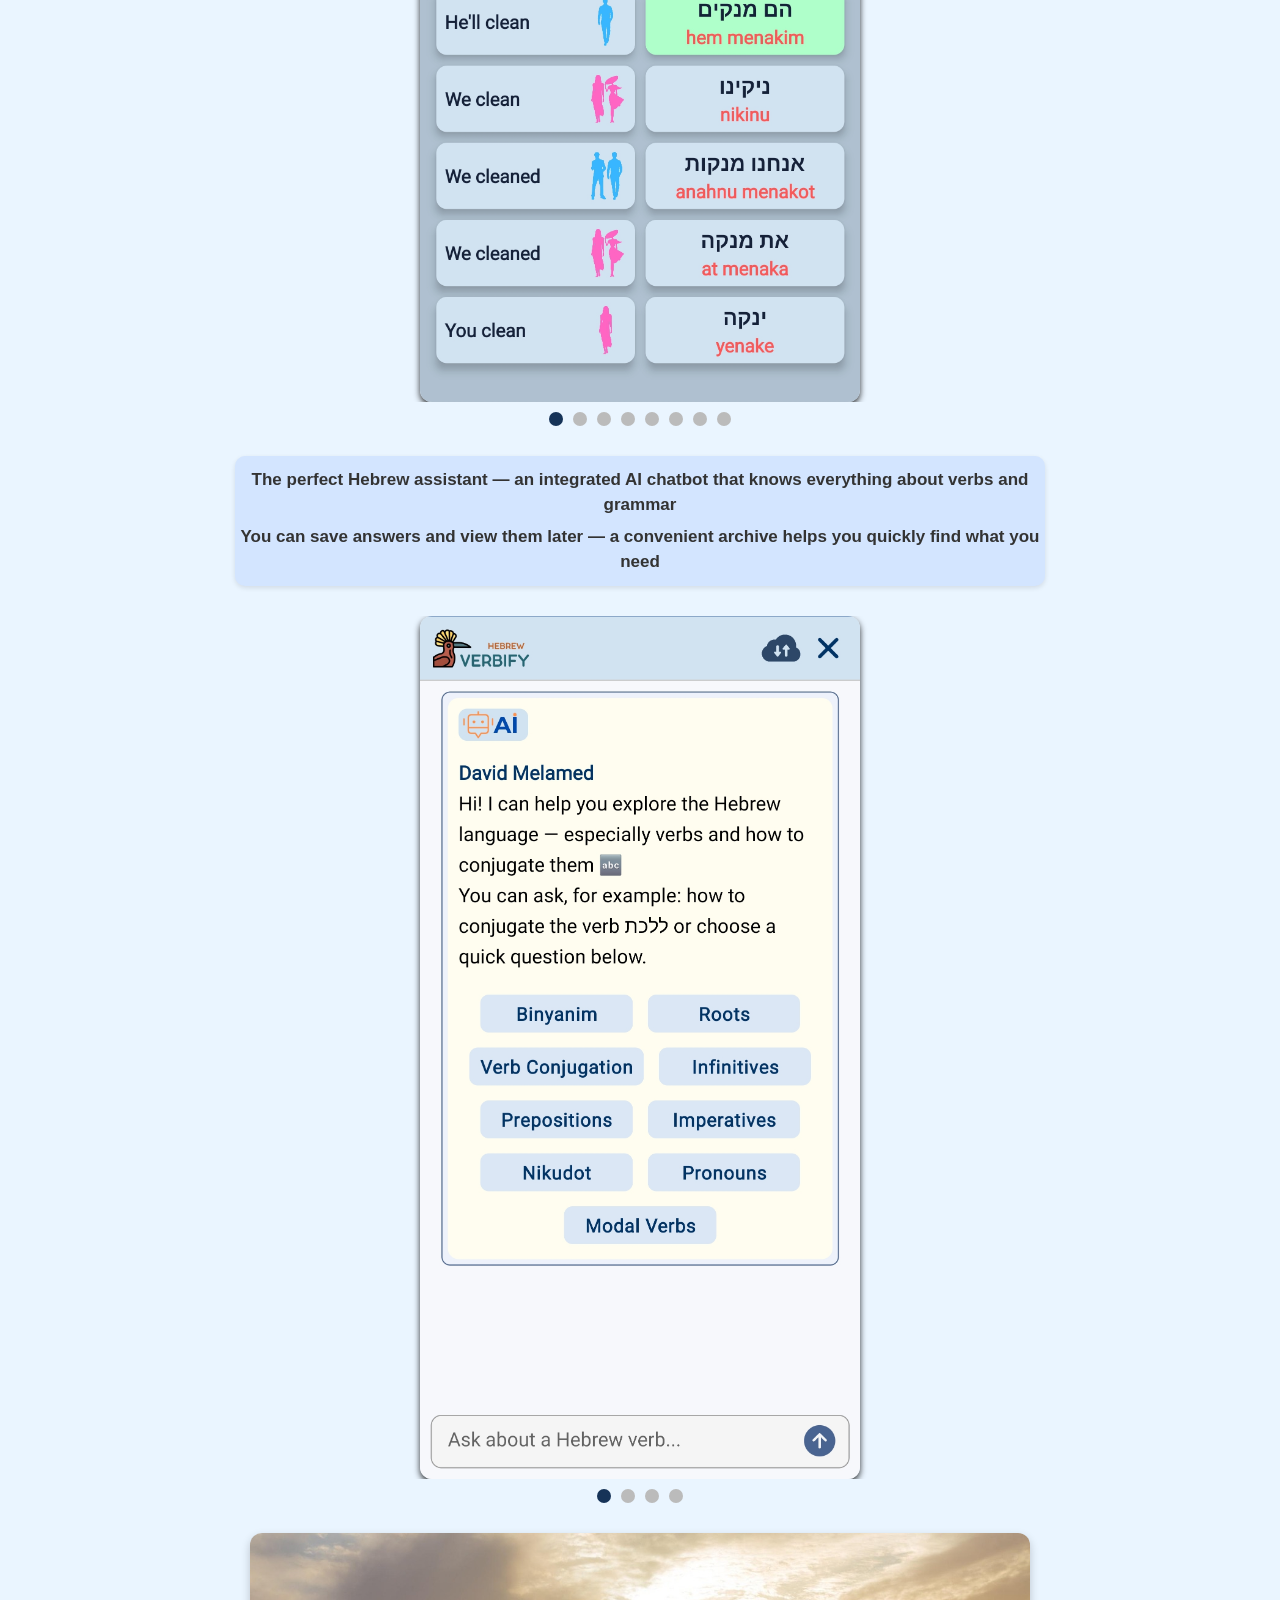
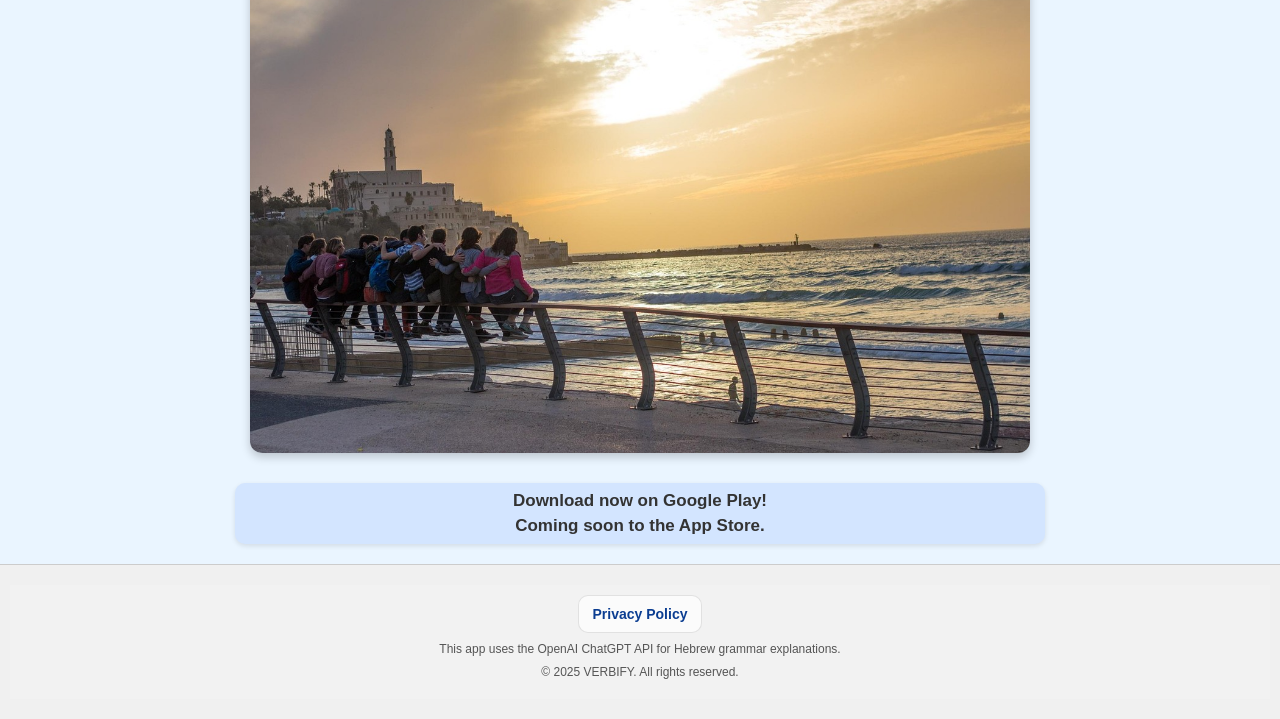
==== commit 51f03d7e: "Add files via upload" ====
--- a/index.html
+++ b/index.html
@@ -147,44 +147,40 @@
     <div id="hl-he" class="highlight-lang">אפליקציה חינוכית ללימוד מערכת הפעלים בעברית</div>
   </div>
 
-  <div class="description-container download-callout">
-    <div class="description-block">
-      <div id="download-en" class="desc-lang visible">
-        Download now on Google Play!  <br>Coming soon to the App Store.
-      </div>
-      <div id="download-ru" class="desc-lang">
-        Скачайте сейчас на Google Play! <br>Скоро в App Store.
-      </div>
-      <div id="download-fr" class="desc-lang">
-        Téléchargez dès maintenant sur Google Play! <br>Bientôt sur l'App Store.
-      </div>
-      <div id="download-es" class="desc-lang">
-        ¡Descárgala ahora en Google Play! <br>Próximamente en App Store.
-      </div>
-      <div id="download-pt" class="desc-lang">
-        Baixe agora no Google Play! <br>Em breve na App Store.
-      </div>
-      <div id="download-ar" class="desc-lang rtl">
-  حمّل التطبيق الآن على <span dir="ltr">Google Play</span>!<br>
-  قريبًا على <span dir="ltr">App Store</span>.
+ <div class="description-container download-callout">
+  <!-- <div class="description-block"> -->
+    <div id="download-en" class="desc-lang visible">
+      Download now!
+    </div>
+    <div id="download-ru" class="desc-lang">
+      Скачайте сейчас!
+    </div>
+    <div id="download-fr" class="desc-lang">
+      Téléchargez maintenant !
+    </div>
+    <div id="download-es" class="desc-lang">
+      ¡Descárgala ahora!
+    </div>
+    <div id="download-pt" class="desc-lang">
+      Baixe agora!
+    </div>
+    <div id="download-ar" class="desc-lang rtl">
+      حمّل التطبيق الآن!
+    </div>
+    <div id="download-am" class="desc-lang">
+      አሁን ያውርዱ!
+    </div>
+    <div id="download-he" class="desc-lang rtl">
+      הורידו עכשיו!
+    </div>
+  <!-- </div> -->
 </div>
-
-      <div id="download-am" class="desc-lang">
-        አሁን በ Google Play ላይ አውርዱ!<br> በቅርብ ጊዜ በ App Store ላይ ይገኛል
-      </div>
-     <div id="download-he" class="desc-lang rtl">
-  הורידו עכשיו ב-<span dir="ltr">Google Play</span>!<br>
-  בקרוב ב-<span dir="ltr">App Store</span>.
-</div>
-
-    </div>
-  </div>
 
   <div class="store-buttons">
     <a href="https://play.google.com/store/apps/details?id=com.rosenbergvictor72.pealim2" class="store-button">
       <img src="gp.png" alt="Google Play" />
     </a>
-    <a href="https://apps.apple.com/app/id000000000" class="store-button">
+    <a href="https://apps.apple.com/il/app/verbify-hebrew-verb-trainer/id6759317787" class="store-button">
       <img src="as.png" alt="App Store" />
     </a>
   </div>
--- a/styles.css
+++ b/styles.css
@@ -1,558 +1,472 @@
-/* body {
-    font-family: sans-serif;
-    margin: 0;
-    padding: 0;
-    background: #f4f4f4;
-    color: #333;
-    text-align: center;
-  }
-  
-  header {
-    background: #bbd3fa;
-    color: white;
+.container {
+  background: linear-gradient(to right, #004aad, #5de0e6);
+}
+
+.btn {
+  display: inline-block;
+  margin-top: 20px;
+  padding: 15px 25px;
+  background-color: #007BFF;
+  color: white;
+  text-decoration: none;
+  font-size: 18px;
+  border-radius: 5px;
+}
+
+select {
+  margin: 20px;
+  font-size: 16px;
+  padding: 5px;
+}
+
+.lang-content {
+  display: none;
+  text-align: left;
+  direction: ltr;
+}
+
+.lang-content.visible {
+  display: block;
+}
+
+.rtl {
+  direction: rtl;
+  text-align: right;
+}
+
+html, body {
+  overflow-x: hidden;
+}
+
+.highlight {
+  background-color: #9dcfff;
+  width: 100%;
+  padding: 10px 10px;
+  font-weight: bold;
+  font-size: 20px;
+  text-align: center;
+  margin: 0 auto;
+  box-sizing: border-box;
+}
+
+.highlight-lang {
+  display: none;
+}
+
+.highlight-lang.visible {
+  display: block;
+}
+
+.desc-lang {
+  display: none;
+}
+
+.desc-lang.visible {
+  display: block;
+}
+
+@media (min-width: 800px) {
+  .highlight {
+    font-size: 28px;
+    padding: 16px 10px;
+  }
+}
+
+.description-block {
+  background-color: #d3e5ff;
+  margin: 30px auto 20px auto;
+  padding: 5px 5px;
+  border-radius: 10px;
+  max-width: 800px;
+  box-shadow: 0 2px 5px rgba(0, 0, 0, 0.1);
+  font-size: 17px;
+  font-weight: bold;
+  line-height: 1.5;
+}
+
+@media (max-width: 600px) {
+  .desc-lang {
+    font-size: 16px;
+    line-height: 1.3;
     padding: 5px 10px;
-  } */
-  
-  /* .image-wrapper {
-    width: 100%;
-    max-height: 90vh;
-    overflow: hidden;
-    background: linear-gradient(to right, #5de0e6, #004aad);
-    display: flex;
-    justify-content: center;
-    align-items: flex-start;
-    padding-top: clamp(20px, 5vw, 60px);
-    padding-left: clamp(10px, 5vw, 60px);
-    box-sizing: border-box;
-  }
-  
-  .image-wrapper img {
-    width: 100%;
-    height: auto;
-    max-width: 100%;
-    object-fit: contain;
-  } */
-  
-  /* .language-selector {
-    position: absolute;
-    top: 90px;
-    right: 20px;
-    z-index: 3;
-    padding: 6px 12px;
-    font-size: 14px;
-    border: 1px solid #ccc;
-    border-radius: 5px;
-    background-color: #fff;
-    box-shadow: 0 1px 2px rgba(0,0,0,0.1);
-    cursor: pointer;
-  } */
-  
-  .container {
-    /* padding: 5px 10px 30px 20px;
-    max-width: 800px;
-    margin: auto;
-    position: relative;
-    z-index: 2; */
-    background: linear-gradient(to right,#004aad, #5de0e6);
-  }
-  
-  .btn {
-    display: inline-block;
-    margin-top: 20px;
-    padding: 15px 25px;
-    background-color: #007BFF;
-    color: white;
-    text-decoration: none;
-    font-size: 18px;
-    border-radius: 5px;
-  }
-  
-  select {
-    margin: 20px;
-    font-size: 16px;
-    padding: 5px;
-  }
-  
-  .lang-content {
-    display: none;
-    text-align: left;
-    direction: ltr;
-  }
-  
-  .lang-content.visible {
-    display: block;
-  }
-  
-  .rtl {
-    direction: rtl;
-    text-align: right;
-  }
-  
-  .highlight {
-    background-color: #9dcfff;
-    width: 100vw;
-    padding: 10px 10px;
-    font-weight: bold;
-    font-size: 20px;
-    text-align: center;
-    margin: 0 auto;
-    box-sizing: border-box;
-  }
-  
-  .highlight-lang {
-    display: none;
-  }
-  
-  .highlight-lang.visible {
-    display: block;
-  }
-
-  .desc-lang {
-    display: none;
-  }
-  
-  .desc-lang.visible {
-    display: block;
-  }
-  
-  @media (min-width: 800px) {
-    .highlight {
-      font-size: 28px;
-      padding: 16px 10px;
-    }
-  }
-
-  /* .description-container {
-    background: linear-gradient(to left,#004aad, #5de0e6);
-    
-  } */
-
-  .description-block {
-    background-color: #d3e5ff;
-    margin: 30px auto 20px auto;
-    padding: 5px 5px;
-    border-radius: 10px;
-    max-width: 800px;
-    box-shadow: 0 2px 5px rgba(0, 0, 0, 0.1);
-    font-size: 17px;
-    font-weight: bold;
-    line-height: 1.5;
-  }
-  
-  @media (max-width: 600px) {
-    .desc-lang {
-      font-size: 16px;
-      line-height: 1.3;
-      padding: 5px 10px;
     margin: 0;
     width: 100%;
     box-sizing: border-box;
-    }
-  }
-
-  .desc-lang p {
-    margin: 6px 0;
-  }
-  
-  
-  
-  @media (max-width: 600px) {
-    .description-block {
-      margin: 10px 15px;
-      /* padding: 16px 14px; */
-      /* font-size: 16px; */
-    }
-  }
-
-  .features-text-container {
-    display: flex;
-    justify-content: center;
-    margin: 20px auto;
-    padding: 10px 15px;
-    max-width: 800px; /* как у .container и .desc-lang */
+  }
+}
+
+.desc-lang p {
+  margin: 6px 0;
+}
+
+@media (max-width: 600px) {
+  .description-block {
+    margin: 10px 15px;
+  }
+}
+
+.features-text-container {
+  display: flex;
+  justify-content: center;
+  margin: 20px auto;
+  padding: 10px 15px;
+  max-width: 800px;
   box-sizing: border-box;
-  background: linear-gradient(to left,#004aad, #5de0e6);
+  background: linear-gradient(to left, #004aad, #5de0e6);
   border-radius: 8px;
-  }
-  
-  .features-text-lang {
-    display: none;
-    width: 100%;
-  }
-  
-  .features-text-lang.visible {
-    display: block;
-  }
-  
-  .features-list {
-    display: grid;
-    grid-template-columns: 1fr 1fr;
-    gap: 10px 15px;
-    font-size: 18px;
-    line-height: 1.4;
-  }
-  
+}
+
+.features-text-lang {
+  display: none;
+  width: 100%;
+}
+
+.features-text-lang.visible {
+  display: block;
+}
+
+.features-list {
+  display: grid;
+  grid-template-columns: 1fr 1fr;
+  gap: 10px 15px;
+  font-size: 18px;
+  line-height: 1.4;
+}
+
+.feature-item {
+  background: #eef5ff;
+  padding: 15px 10px;
+  border-radius: 8px;
+  text-align: center;
+  display: flex;
+  align-items: center;
+  justify-content: center;
+  min-height: 80px;
+  box-sizing: border-box;
+  font-weight: bold;
+  font-size: 17px;
+  box-shadow: 0 2px 5px rgba(0, 0, 0, 0.08);
+}
+
+.feature-item p {
+  font-weight: bold;
+  font-size: 16px;
+}
+
+@media (max-width: 600px) {
   .feature-item {
-    background: #eef5ff;
-    padding: 15px 10px;
-    border-radius: 8px;
-    text-align: center;
-    display: flex;
-    align-items: center;
-    justify-content: center;
-    min-height: 80px; /* общая высота блока */
-    box-sizing: border-box;
-    font-weight: bold;
-    font-size: 17px;
-    box-shadow: 0 2px 5px rgba(0, 0, 0, 0.08);
-  }
-
-  .feature-item p{
-   
-    font-weight: bold;
     font-size: 16px;
-   
-  }
-
-  @media (max-width: 600px) {
-    .feature-item {
-      font-size: 16px;
-      line-height: 1.3;
-      padding: 10px 5px;
+    line-height: 1.3;
+    padding: 10px 5px;
     margin: 0;
     width: 100%;
     box-sizing: border-box;
-    }
-  }
-  
-  
-  
-  /* Адаптация для очень узких экранов */
-  @media (max-width: 400px) {
-    .feature-item {
-      width: 100%;
-    }
-  }
-
-  .screenshot-carousel {
-    overflow: hidden;
-    position: relative;
-    max-width: 800px;
-    margin: 30px auto; /* Центрирование блока */
-    border-radius: 10px;
-  }
-  
+  }
+}
+
+@media (max-width: 400px) {
+  .feature-item {
+    width: 100%;
+  }
+}
+
+.screenshot-carousel {
+  overflow: hidden;
+  position: relative;
+  max-width: 800px;
+  margin: 30px auto;
+  border-radius: 10px;
+}
+
+.carousel-track {
+  display: flex;
+  transition: transform 0.3s ease;
+  scroll-behavior: smooth;
+  overflow-x: auto;
+  scroll-snap-type: x mandatory;
+  -webkit-overflow-scrolling: touch;
+}
+
+.screenshot-slide {
+  flex: 0 0 100%;
+  scroll-snap-align: center;
+  display: flex;
+  justify-content: center;
+  align-items: center;
+}
+
+.screenshot-slide img {
+  max-width: 55%;
+  height: auto;
+  object-fit: contain;
+  border-radius: 12px;
+  box-shadow: 0 3px 6px rgba(0, 0, 0, 0.8);
+}
+
+.carousel-dots {
+  justify-content: center;
+  margin-top: 10px;
+}
+
+.dot {
+  height: 14px;
+  width: 14px;
+  margin: 0 5px;
+  background-color: #bbb;
+  border-radius: 50%;
+  display: inline-block;
+  cursor: pointer;
+}
+
+.dot.active {
+  background-color: #163358;
+}
+
+@media (min-width: 800px) {
   .carousel-track {
+    overflow-x: hidden;
+  }
+
+  .carousel-dots {
     display: flex;
-    transition: transform 0.3s ease;
-    scroll-behavior: smooth;
-    overflow-x: auto;
-    scroll-snap-type: x mandatory;
-    -webkit-overflow-scrolling: touch;
-  }
-  
-  .screenshot-slide {
-    flex: 0 0 100%;
-    scroll-snap-align: center;
-    display: flex;
-    justify-content: center;
-    align-items: center;
-  }
-  
-  .screenshot-slide img {
-    max-width: 55%;
-    height: auto;
-    object-fit: contain;
-    border-radius: 12px;
-    box-shadow: 0 3px 6px rgba(0, 0, 0, 0.8);
-  }
-  
-  /* Точки */
-  .carousel-dots {
-    /* display: none; */
-    justify-content: center;
-    margin-top: 10px;
-  }
-  
-  .dot {
-    height: 14px;
-    width: 14px;
-    margin: 0 5px;
-    background-color: #bbb;
-    border-radius: 50%;
+  }
+}
+
+.responsive-image-wrapper {
+  max-width: 800px;
+  width: 100%;
+  margin: 30px auto;
+  padding: 0 10px;
+  box-sizing: border-box;
+}
+
+.responsive-image {
+  width: 100%;
+  height: auto;
+  display: block;
+  border-radius: 12px;
+  box-shadow: 0 4px 10px rgba(0, 0, 0, 0.2);
+}
+
+.store-buttons {
+  display: flex;
+  justify-content: center;
+  gap: 20px;
+  flex-wrap: wrap;
+  margin: 30px auto;
+}
+
+.store-button img {
+  height: 55px;
+  object-fit: contain;
+  border-radius: 12px;
+  box-shadow: 0 4px 10px rgba(0, 0, 0, 0.15);
+  transition: transform 0.3s ease;
+}
+
+.store-button img:hover {
+  transform: scale(1.05);
+}
+
+.footer {
+  background: #f0f0f0;
+  padding: 20px 10px;
+  text-align: center;
+  border-top: 1px solid #ccc;
+}
+
+.footer-content button {
+  padding: 8px 16px;
+  font-size: 14px;
+  background: #264a79;
+  color: white;
+  border: none;
+  border-radius: 6px;
+  cursor: pointer;
+}
+
+.site-footer {
+  text-align: center;
+  padding: 20px 10px;
+  background: #f0f0f0;
+  font-size: 16px;
+}
+
+.footer-button {
+  padding: 10px 20px;
+  background-color: #004aad;
+  color: white;
+  border: none;
+  border-radius: 6px;
+  font-size: 16px;
+  cursor: pointer;
+}
+
+.footer-button:hover {
+  background-color: #003b8a;
+}
+
+.footer-content {
+  display: flex;
+  flex-direction: column;
+  align-items: center;
+  padding: 10px 8px;
+  font-size: 14px;
+  background-color: #f2f2f2;
+  text-align: center;
+  gap: 6px;
+}
+
+.footer-content p {
+  margin: 10px 0;
+  line-height: 1.1;
+  color: #555;
+  font-size: 12px;
+}
+
+.modal {
+  display: none;
+  position: fixed;
+  z-index: 9999;
+  left: 0;
+  top: 0;
+  width: 100%;
+  height: 100%;
+  overflow: auto;
+  background-color: rgba(0, 0, 0, 0.6);
+}
+
+.modal-content {
+  position: relative;
+  background-color: #fff;
+  margin: 10% auto;
+  padding: 20px 30px;
+  border-radius: 10px;
+  max-width: 700px;
+  box-shadow: 0 4px 10px rgba(0, 0, 0, 0.3);
+  color: #333;
+}
+
+.modal-content h2 {
+  font-size: 22px;
+  margin-bottom: 10px;
+  color: #1c4369;
+  text-align: center;
+}
+
+.modal-content h3 {
+  font-size: 18px;
+  margin-top: 20px;
+  margin-bottom: 8px;
+  color: #004aad;
+}
+
+.modal-content p {
+  font-size: 15px;
+  line-height: 1.4;
+  color: #222;
+}
+
+.modal-content ul {
+  padding-left: 20px;
+  margin-bottom: 20px;
+}
+
+.modal-content strong {
+  color: #000;
+}
+
+.modal-footer {
+  text-align: center;
+  margin-top: 20px;
+}
+
+.modal-close-btn {
+  background-color: #727e8d;
+  color: white;
+  border: none;
+  padding: 10px 20px;
+  font-size: 16px;
+  border-radius: 8px;
+  cursor: pointer;
+  transition: background-color 0.3s ease;
+}
+
+.modal-close-btn:hover {
+  background-color: #2e4c74;
+}
+
+.modal .close {
+  position: absolute;
+  top: 15px;
+  right: 20px;
+  font-size: 32px;
+  font-weight: bold;
+  color: #333;
+  cursor: pointer;
+  z-index: 10;
+}
+
+.modal .close:hover {
+  color: #000;
+}
+
+.privacy-link {
+  display: inline-block;
+  padding: 10px 14px;
+  border-radius: 10px;
+  background: rgba(255, 255, 255, 0.65);
+  border: 1px solid rgba(0, 0, 0, 0.10);
+  text-decoration: none;
+  font-weight: 700;
+  color: #0b3d91;
+}
+
+.privacy-link:hover {
+  filter: brightness(0.97);
+}
+
+.download-callout {
+  margin-top: 22px;
+   text-align: center;
+}
+
+.download-callout .description-block {
+  text-align: center;
+}
+
+.download-callout .desc-lang.visible {
+  display: inline-block;
+  padding: 12px 24px;
+  font-size: 1.55rem;
+  line-height: 1.4;
+  color: #ffffff;
+  font-weight: 800;
+  text-align: center;
+  background: linear-gradient(135deg, #ff7a59, #bd462a);
+  border-radius: 999px;
+  box-shadow: 0 6px 18px rgba(189, 70, 42, 0.28);
+  animation: pulseDownload 1.8s infinite ease-in-out;
+}
+
+@keyframes pulseDownload {
+  0%, 100% {
+    transform: scale(1);
+    box-shadow: 0 6px 18px rgba(189, 70, 42, 0.28);
+  }
+  50% {
+    transform: scale(1.05);
+    box-shadow: 0 10px 24px rgba(189, 70, 42, 0.38);
+  }
+}
+
+@media (max-width: 600px) {
+  .download-callout .desc-lang.visible {
     display: inline-block;
-    cursor: pointer;
-  }
-  
-  .dot.active {
-    background-color: #163358;
-  }
-  
-  /* На больших экранах: одна картинка, скрыта прокрутка, отображаются точки */
-  @media (min-width: 800px) {
-    .carousel-track {
-      overflow-x: hidden;
-    }
-  
-    .carousel-dots {
-      display: flex;
-    }
-  }
-
-  .responsive-image-wrapper {
-    max-width: 800px;
-    width: 100%;
-    margin: 30px auto;
-    padding: 0 10px; /* небольшие отступы на мобилках */
-    box-sizing: border-box;
-  }
-  
-  .responsive-image {
-    width: 100%;
-    height: auto;
-    display: block;
-    border-radius: 12px;
-    box-shadow: 0 4px 10px rgba(0,0,0,0.2);
-  }
-  
-  /* .store-buttons {
-    display: flex;
-    justify-content: center;
-    gap: 20px;
-    margin: 20px auto;
-    flex-wrap: wrap;
-  }
-  
-  .store-button img {
     width: auto;
-    height: 55px; 
-    max-width: none;
-    object-fit: contain;
-    display: block;
-    border-radius: 10px;
-    box-shadow: 0 4px 8px rgba(0,0,0,0.2);
-    transition: transform 0.2s ease;
-  }
-  
-  
-  .store-button img:hover {
-    transform: scale(1.05);
-  } */
-
-  .store-buttons {
-    display: flex;
-    justify-content: center;
-    gap: 20px;
-    flex-wrap: wrap;
-    margin: 30px auto;
-  }
-  
-  .store-button img {
-    height: 55px;
-    object-fit: contain;
-    border-radius: 12px;
-    box-shadow: 0 4px 10px rgba(0,0,0,0.15);
-    transition: transform 0.3s ease;
-  }
-  
-  .store-button img:hover {
-    transform: scale(1.05);
-  }
-  
-
-  .footer {
-    background: #f0f0f0;
-    padding: 20px 10px;
-    text-align: center;
-    border-top: 1px solid #ccc;
-  }
-  
-  .footer-content button {
-    padding: 8px 16px;
-    font-size: 14px;
-    background: #264a79;
-    color: white;
-    border: none;
-    border-radius: 6px;
-    cursor: pointer;
-  }
-
-  .site-footer {
-    text-align: center;
-    padding: 20px 10px;
-    background: #f0f0f0;
-    font-size: 16px;
-  }
-  
-  .footer-button {
-    padding: 10px 20px;
-    background-color: #004aad;
-    color: white;
-    border: none;
-    border-radius: 6px;
-    font-size: 16px;
-    cursor: pointer;
-  }
-  
-  .footer-button:hover {
-    background-color: #003b8a;
-  }
-
-  .footer-content {
-    display: flex;
-    flex-direction: column;
-    align-items: center;
-    padding: 10px 8px;
-    font-size: 14px;
-    background-color: #f2f2f2;
-    text-align: center;
-    gap: 6px;
-  }
-  
-  .footer-content p {
-    margin: 10px 0;
-    line-height: 1.1;
-    color: #555;
-    font-size: 12px;
-  }
-  
-  /* Модалка */
-  .modal {
-    display: none;
-    position: fixed;
-    z-index: 9999;
-    left: 0;
-    top: 0;
-    width: 100%;
-    height: 100%;
-    overflow: auto;
-    background-color: rgba(0, 0, 0, 0.6); /* затемнение фона */
-  }
-  
-  .modal-content {
-    position: relative;
-    background-color: #fff; /* белый фон */
-    margin: 10% auto;
-    padding: 20px 30px;
-    border-radius: 10px;
-    max-width: 700px;
-    box-shadow: 0 4px 10px rgba(0,0,0,0.3);
-    color: #333;
-  }
-  
-  .modal-content h2 {
-    font-size: 22px;
-    margin-bottom: 10px;
-    color: #1c4369;
-    text-align: center;
-  }
-  
-  .modal-content h3 {
-    font-size: 18px;
-    margin-top: 20px;
-    margin-bottom: 8px;
-    color: #004aad;
-  }
-  
-  .modal-content p
-  {
-    font-size: 15px;
-    line-height: 1.4;
-    color: #222;
-  }
-  
-  .modal-content ul {
-    padding-left: 20px;
-    margin-bottom: 20px;
-  }
-  
-  .modal-content strong {
-    color: #000;
-    /* font-weight: bold; */
-  }
-
-  .modal-footer {
-    text-align: center;
-    margin-top: 20px;
-  }
-  
-  .modal-close-btn {
-    background-color: #727e8d;
-    color: white;
-    border: none;
-    padding: 10px 20px;
-    font-size: 16px;
-    border-radius: 8px;
-    cursor: pointer;
-    transition: background-color 0.3s ease;
-  }
-  
-  .modal-close-btn:hover {
-    background-color: #2e4c74;
-  }
-
-  .modal .close {
-    position: absolute;
-    top: 15px;
-    right: 20px;
-    font-size: 32px;
-    font-weight: bold;
-    color: #333;
-    cursor: pointer;
-    z-index: 10;
-  }
-  
-  .modal .close:hover {
-    color: #000;
-  }
-
-  .privacy-link{
-  display:inline-block;
-  padding:10px 14px;
-  border-radius:10px;
-  background: rgba(255,255,255,0.65);
-  border: 1px solid rgba(0,0,0,0.10);
-  text-decoration:none;
-  font-weight:700;
-  color:#0b3d91;
-}
-.privacy-link:hover{ filter: brightness(0.97); }
-  
-  
-  
-  
-
- 
-  
-  
-  
-  
-  
-
-    
-  
-  
-  
-  
-  
-
-  
-    
-    
-    
-    
-
-
-    
-
-  
-  
-  
-    
-  
-  
-  
-  
-  
-  
-  +    max-width: calc(100% - 32px);
+    padding: 10px 18px;
+    font-size: 1.25rem;
+    margin: 0 auto;
+  }
+}
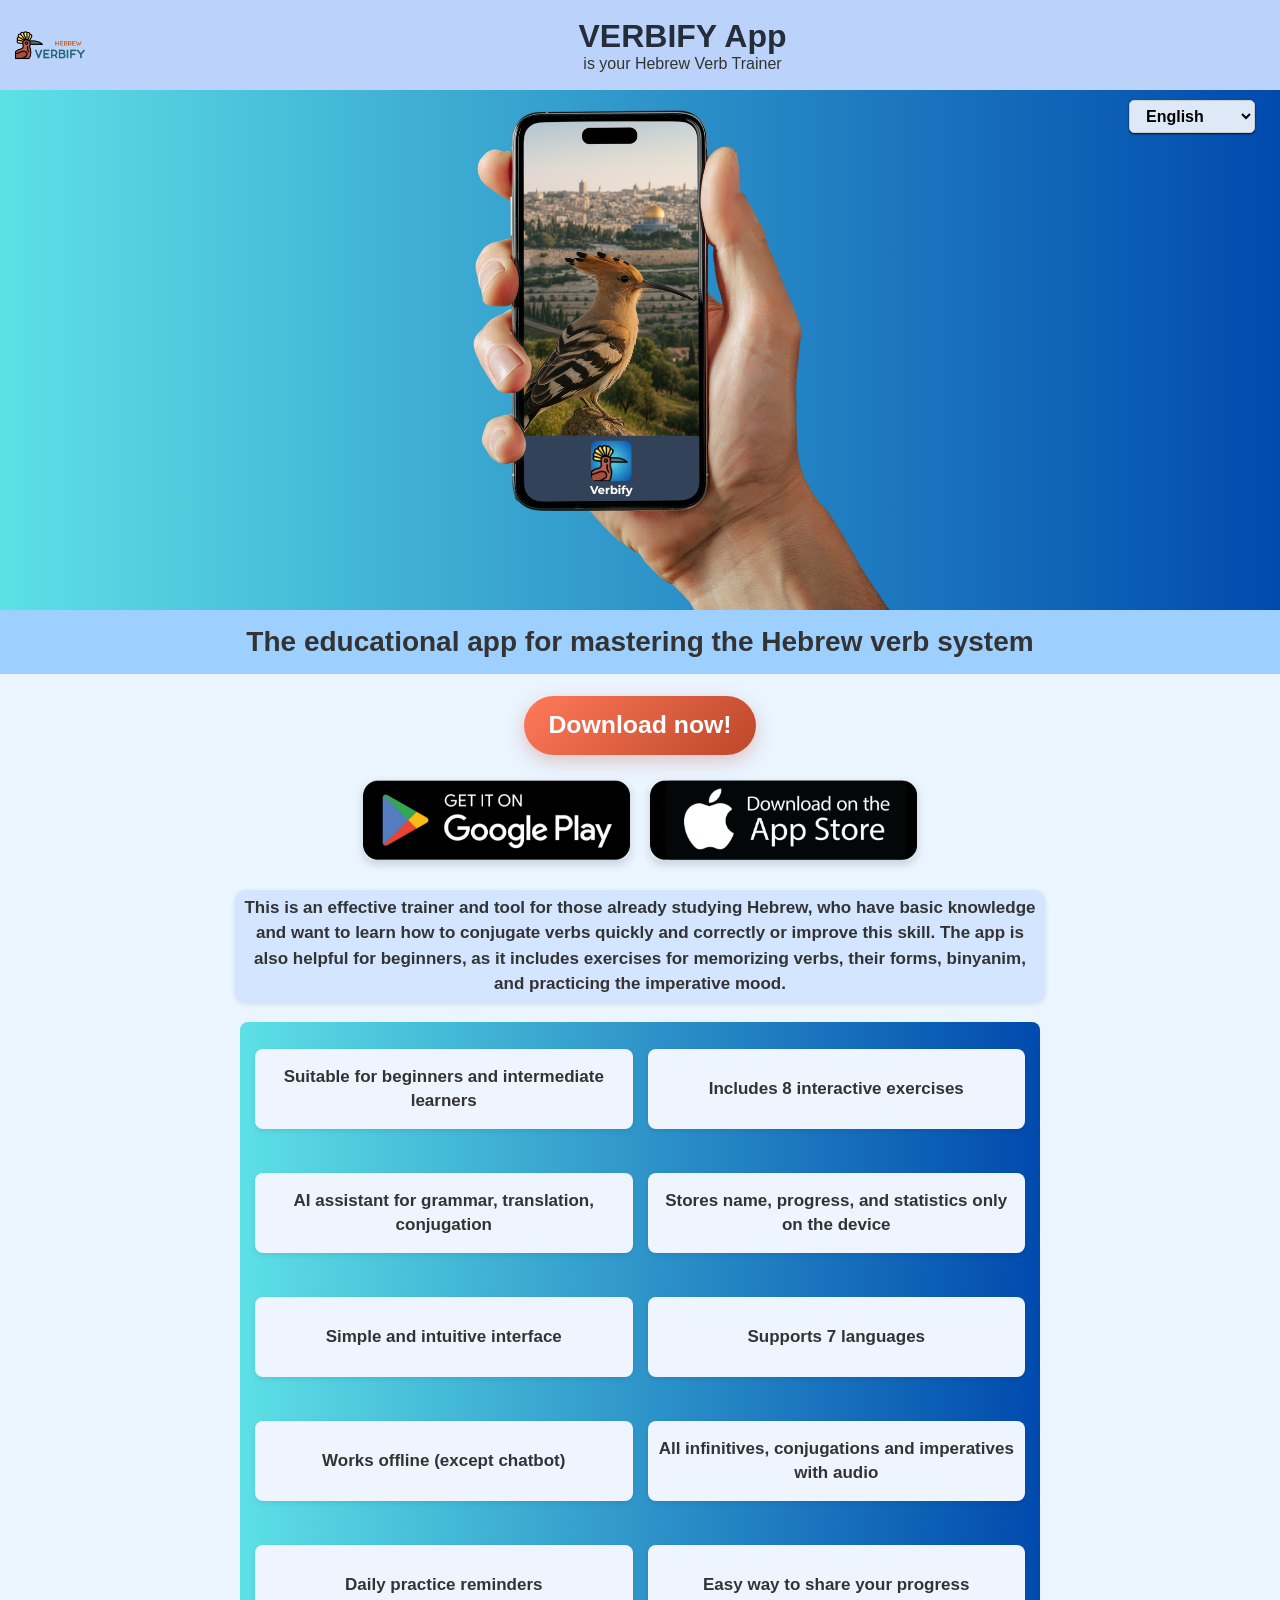
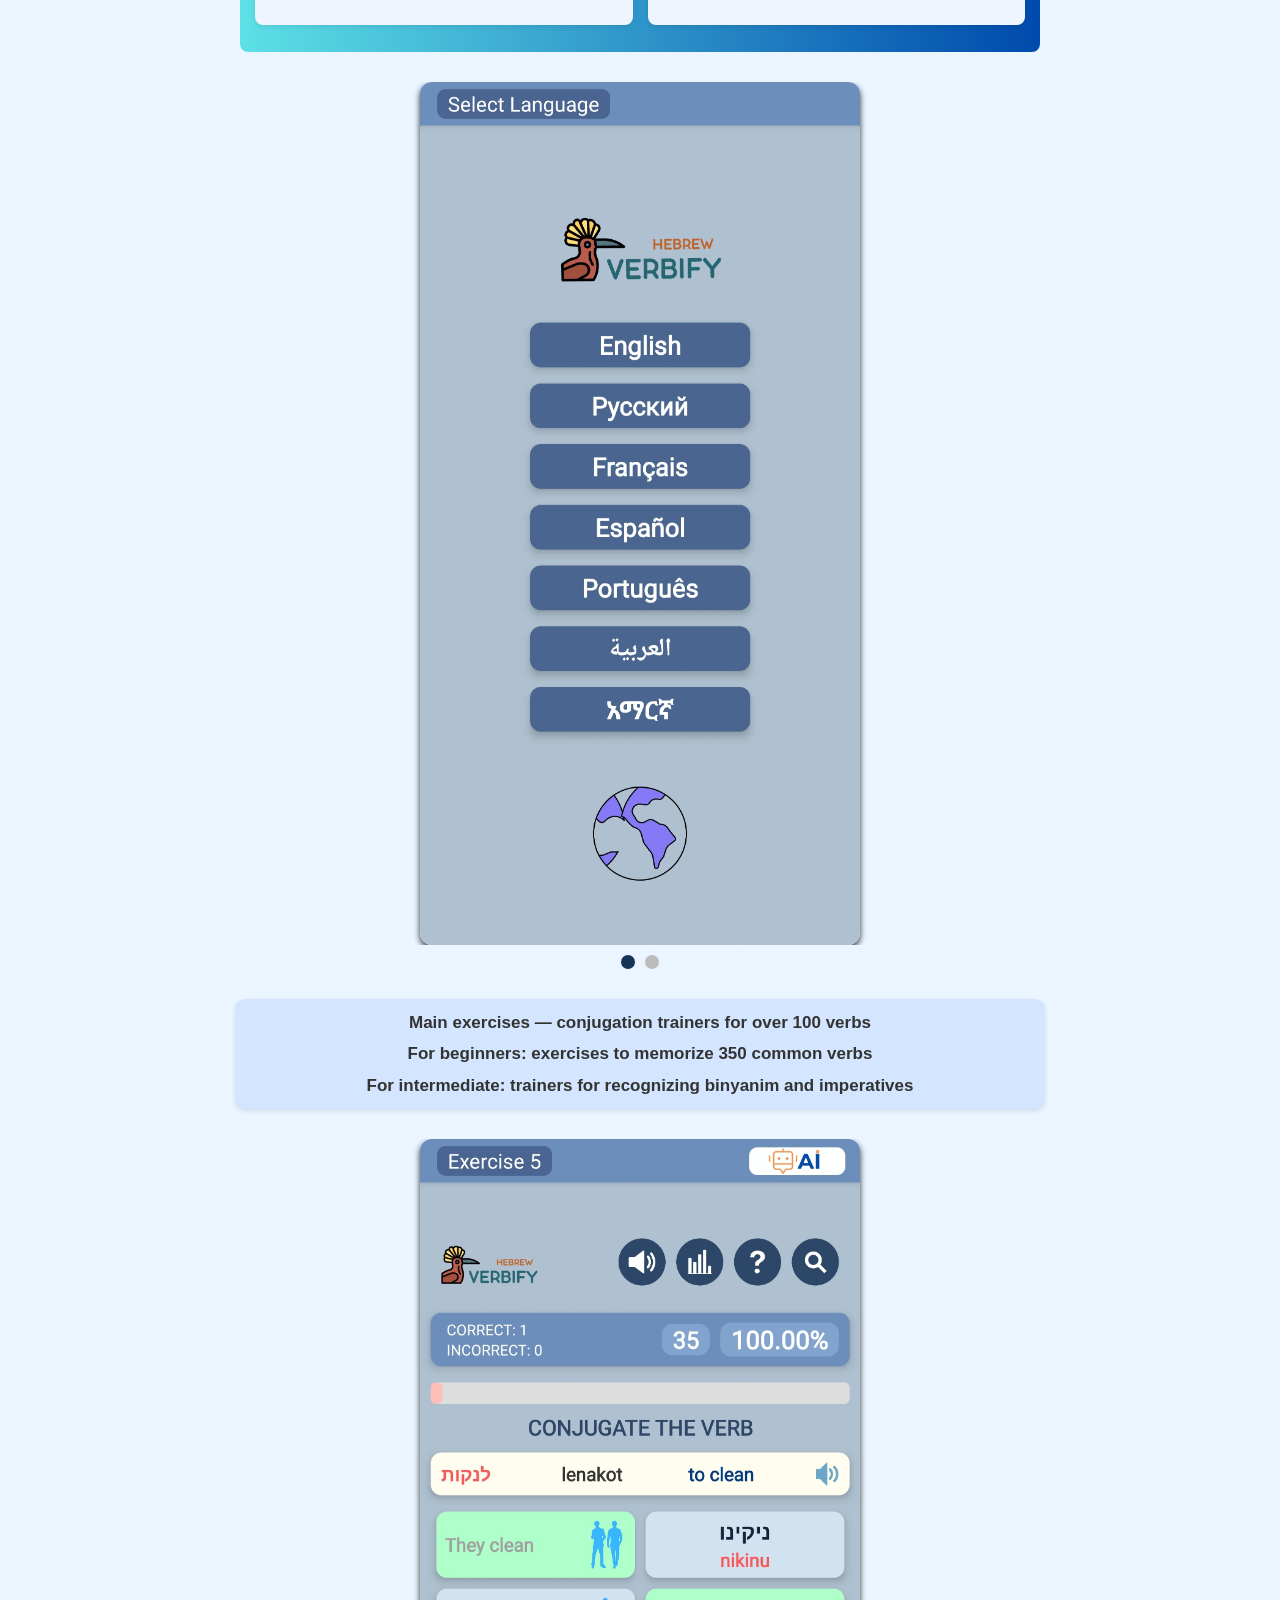
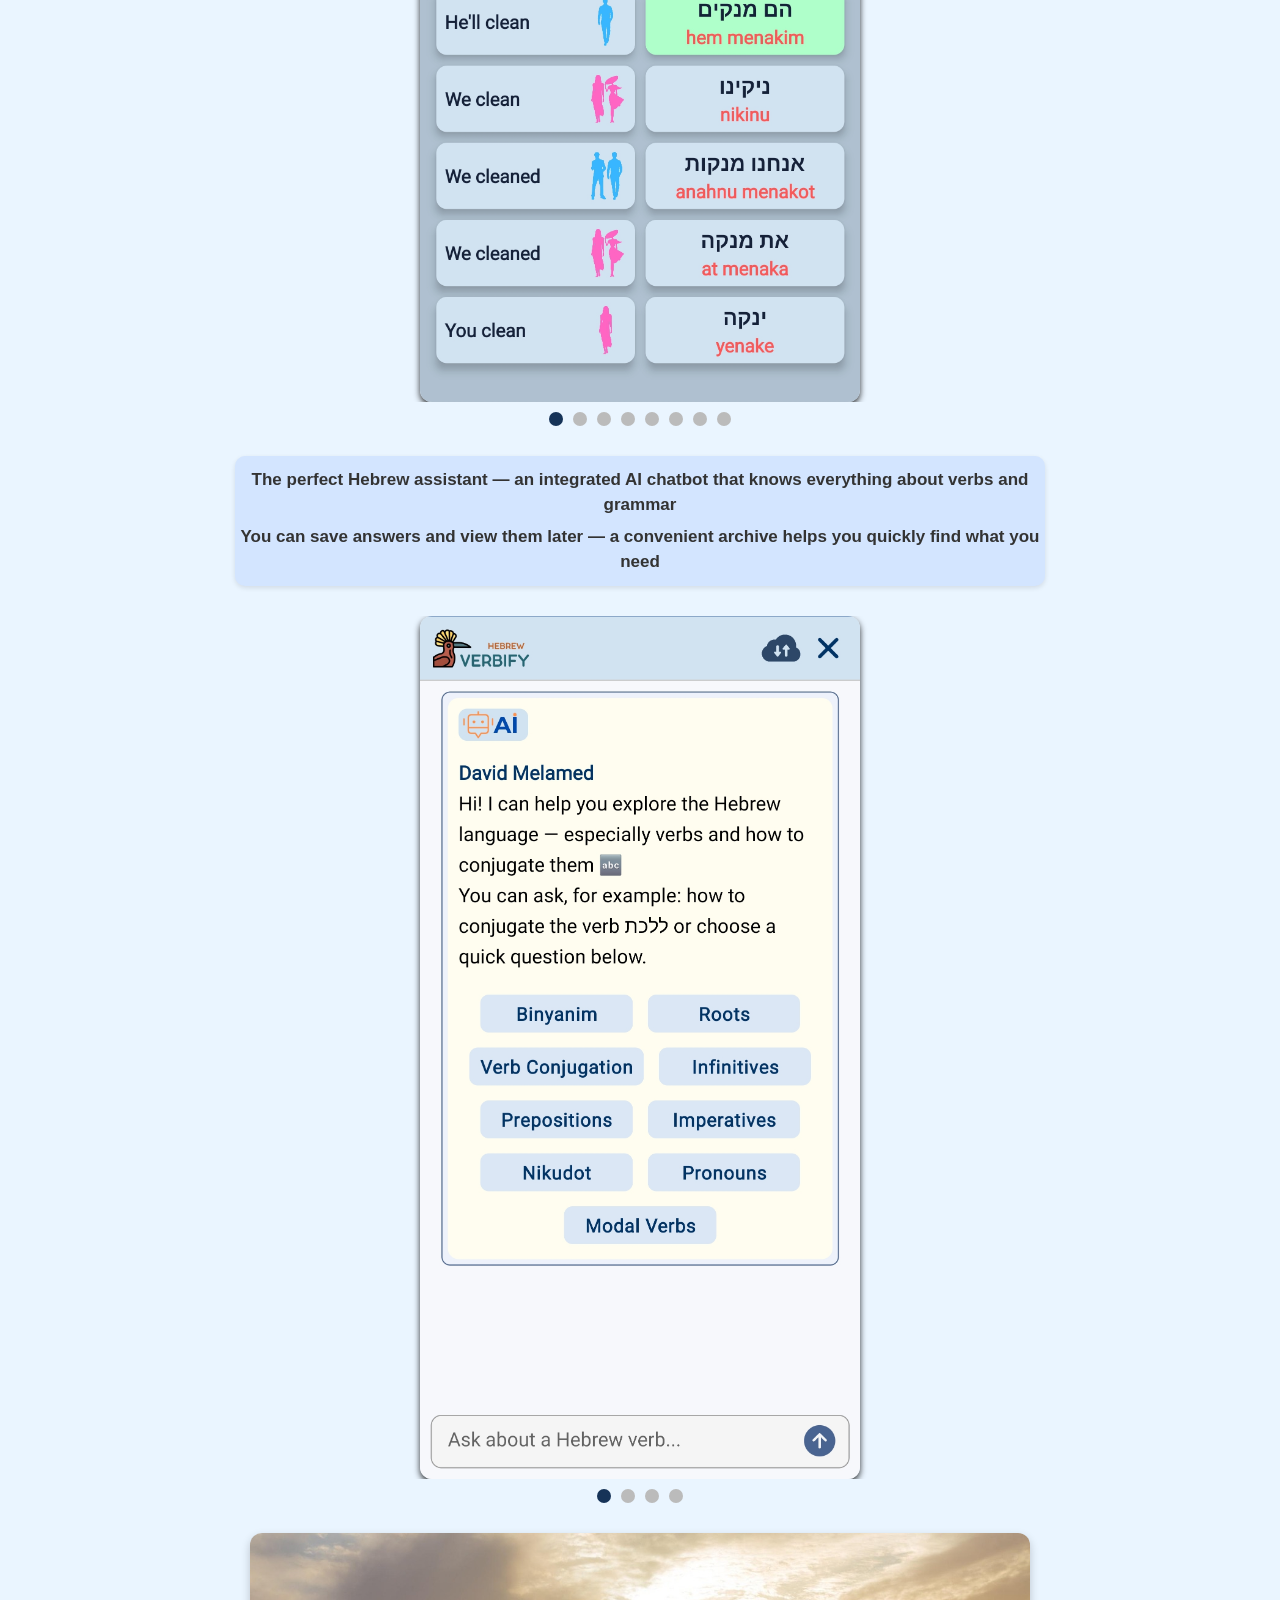
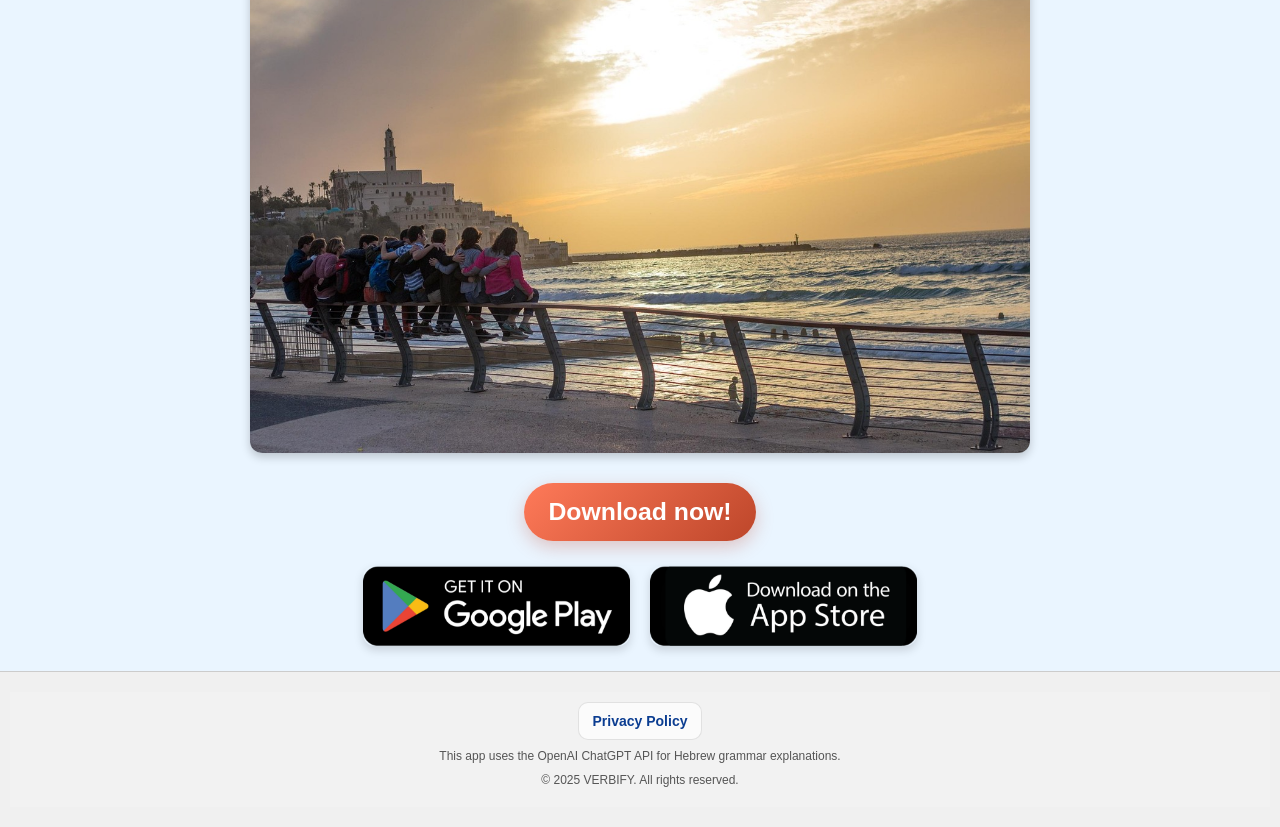
==== commit 3ad686d1: "Update index.html" ====
--- a/index.html
+++ b/index.html
@@ -355,42 +355,42 @@
     <div class="description-block">
       <div id="levels-en" class="desc-lang visible">
         <p>Main exercises — conjugation trainers for over 100 verbs</p>
-        <p>For beginners: exercises to memorize 300 common verbs</p>
+        <p>For beginners: exercises to memorize 350 common verbs</p>
         <p>For intermediate: trainers for recognizing binyanim and imperatives</p>
       </div>
       <div id="levels-ru" class="desc-lang">
         <p>Основные упражнения — тренажёры спряжения более 100 глаголов</p>
-        <p>Для начинающих: упражнения на запоминание 300 часто используемых глаголов</p>
+        <p>Для начинающих: упражнения на запоминание 350 часто используемых глаголов</p>
         <p>Для продолжающих: тренажёры распознавания биньянов и повелительных форм</p>
       </div>
       <div id="levels-fr" class="desc-lang">
         <p>Exercices principaux — conjugaison de plus de 100 verbes</p>
-        <p>Pour débutants : mémorisation de 300 verbes courants</p>
+        <p>Pour débutants : mémorisation de 350 verbes courants</p>
         <p>Pour intermédiaires : entraînement aux binyanim et à l’impératif</p>
       </div>
       <div id="levels-es" class="desc-lang">
         <p>Ejercicios principales — conjugación de más de 100 verbos</p>
-        <p>Para principiantes: ejercicios para memorizar 300 verbos comunes</p>
+        <p>Para principiantes: ejercicios para memorizar 350 verbos comunes</p>
         <p>Para intermedios: práctica de binyanim y formas imperativas</p>
       </div>
       <div id="levels-pt" class="desc-lang">
         <p>Exercícios principais — conjugação de mais de 100 verbos</p>
-        <p>Para iniciantes: memorização de 300 verbos comuns</p>
+        <p>Para iniciantes: memorização de 350 verbos comuns</p>
         <p>Para intermediários: treino de binyanim e formas imperativas</p>
       </div>
       <div id="levels-ar" class="desc-lang">
         <p>التمارين الرئيسية — تصريف أكثر من 100 فعل</p>
-        <p>للمبتدئين: تمارين لحفظ 300 فعل شائع</p>
+        <p>للمبتدئين: تمارين لحفظ 350 فعل شائع</p>
         <p>للمتوسطين: تدريب على البنيان وصيغة الأمر</p>
       </div>
       <div id="levels-am" class="desc-lang">
         <p>ዋና ልምዶች — ከ100 በላይ ግሶችን ለመሰረዝ</p>
-        <p>ለጀማሪዎች፡ 300 የተለመዱ ግሶችን ማስታወሻ</p>
+        <p>ለጀማሪዎች፡ 350 የተለመዱ ግሶችን ማስታወሻ</p>
         <p>ለመካከለኛዎች፡ ቢንያንን እና ትእዛዛትን ማወቅ</p>
       </div>
       <div id="levels-he" class="desc-lang">
         <p>תרגולים עיקריים — תרגול הטיית יותר מ־100 פעלים</p>
-        <p>למתחילים: תרגילים לזכירת 300 פעלים שכיחים</p>
+        <p>למתחילים: תרגילים לזכירת 350 פעלים שכיחים</p>
         <p>למתקדמים: תרגול זיהוי בניינים וציווי</p>
       </div>
     </div>
@@ -499,7 +499,7 @@
     <img src="tlv.jpg" alt="Tel Aviv" class="responsive-image" />
   </div>
 
-  <div class="description-container">
+  <!-- <div class="description-container">
     <div class="description-block">
       <div id="download-en" class="desc-lang visible">
         Download now on Google Play!  <br>Coming soon to the App Store.
@@ -526,6 +526,44 @@
         הורידו עכשיו ב-Google Play!<br> בקרוב ב-App Store.
       </div>
     </div>
+  </div> -->
+
+  <div class="description-container download-callout">
+  <!-- <div class="description-block"> -->
+    <div id="download-en" class="desc-lang visible">
+      Download now!
+    </div>
+    <div id="download-ru" class="desc-lang">
+      Скачайте сейчас!
+    </div>
+    <div id="download-fr" class="desc-lang">
+      Téléchargez maintenant !
+    </div>
+    <div id="download-es" class="desc-lang">
+      ¡Descárgala ahora!
+    </div>
+    <div id="download-pt" class="desc-lang">
+      Baixe agora!
+    </div>
+    <div id="download-ar" class="desc-lang rtl">
+      حمّل التطبيق الآن!
+    </div>
+    <div id="download-am" class="desc-lang">
+      አሁን ያውርዱ!
+    </div>
+    <div id="download-he" class="desc-lang rtl">
+      הורידו עכשיו!
+    </div>
+  <!-- </div> -->
+</div>
+
+  <div class="store-buttons">
+    <a href="https://play.google.com/store/apps/details?id=com.rosenbergvictor72.pealim2" class="store-button">
+      <img src="gp.png" alt="Google Play" />
+    </a>
+    <a href="https://apps.apple.com/il/app/verbify-hebrew-verb-trainer/id6759317787" class="store-button">
+      <img src="as.png" alt="App Store" />
+    </a>
   </div>
 
   <footer class="footer">
@@ -575,106 +613,96 @@
 
 
 
-  <script>
-    const selector = document.getElementById('languageSelector');
-    const contents = document.querySelectorAll('.lang-content');
-    const highlightBlocks = document.querySelectorAll('.highlight-lang');
-    const featuresBlocks = document.querySelectorAll('.features-lang');
-
-    // Определяем язык браузера и сопоставляем с языками сайта
-    function getPreferredLang() {
-      const browserLangs = (navigator.languages && navigator.languages.length)
-        ? navigator.languages
-        : [navigator.language || navigator.userLanguage || 'en'];
-
-      for (let lang of browserLangs) {
-        if (!lang) continue;
-        lang = lang.toLowerCase();
-
-        if (lang.startsWith('ru')) return 'ru';
-        if (lang.startsWith('fr')) return 'fr';
-        if (lang.startsWith('es')) return 'es';
-        if (lang.startsWith('pt')) return 'pt';
-        if (lang.startsWith('ar')) return 'ar';
-        if (lang.startsWith('am')) return 'am';
-        if (lang.startsWith('he') || lang.startsWith('iw')) return 'he'; // he / старый iw
-        if (lang.startsWith('en')) return 'en';
-      }
-
-      // если ничего не подошло — английский
-      return 'en';
-    }
-
-    selector.addEventListener('change', (e) => {
-      const lang = e.target.value;
-
-      // Основные блоки
-      contents.forEach(div => div.classList.remove('visible'));
-      highlightBlocks.forEach(div => div.classList.remove('visible'));
-      featuresBlocks.forEach(div => div.classList.remove('visible'));
-
-      const content = document.getElementById(lang);
-      const highlight = document.getElementById('hl-' + lang);
-      const features1 = document.getElementById('features-' + lang);
-      const features2 = document.getElementById('features2-' + lang);
-
-      if (content) content.classList.add('visible');
-      if (highlight) highlight.classList.add('visible');
-      if (features1) features1.classList.add('visible');
-      if (features2) features2.classList.add('visible');
-
-      // desc / levels / chatbot / download / footer / features-text
-      document.querySelectorAll('.desc-lang').forEach(div => div.classList.remove('visible'));
-
-      const desc = document.getElementById('desc-' + lang);
-      const levels = document.getElementById('levels-' + lang);
-      const chatbot = document.getElementById('chatbot-' + lang);
-      const download = document.getElementById('download-' + lang);
-      const footer = document.getElementById('footer-' + lang);
-      const featureText = document.getElementById('features-text-' + lang);
-
-      if (desc) desc.classList.add('visible');
-      if (levels) levels.classList.add('visible');
-      if (chatbot) chatbot.classList.add('visible');
-      if (download) download.classList.add('visible');
-      if (footer) {
-        document.querySelectorAll('.footer-lang').forEach(div => div.classList.remove('visible'));
-        footer.classList.add('visible');
-      }
-
-      document.querySelectorAll('.features-text-lang').forEach(div => div.classList.remove('visible'));
-      if (featureText) featureText.classList.add('visible');
+<script>
+  const selector = document.getElementById('languageSelector');
+
+  function getPreferredLang() {
+    const browserLangs = (navigator.languages && navigator.languages.length)
+      ? navigator.languages
+      : [navigator.language || navigator.userLanguage || 'en'];
+
+    for (let lang of browserLangs) {
+      if (!lang) continue;
+      lang = lang.toLowerCase();
+
+      if (lang.startsWith('ru')) return 'ru';
+      if (lang.startsWith('fr')) return 'fr';
+      if (lang.startsWith('es')) return 'es';
+      if (lang.startsWith('pt')) return 'pt';
+      if (lang.startsWith('ar')) return 'ar';
+      if (lang.startsWith('am')) return 'am';
+      if (lang.startsWith('he') || lang.startsWith('iw')) return 'he';
+      if (lang.startsWith('en')) return 'en';
+    }
+
+    return 'en';
+  }
+
+  function setLanguage(lang) {
+    document.querySelectorAll(
+      '.highlight-lang, .desc-lang, .features-text-lang, .footer-lang'
+    ).forEach(el => el.classList.remove('visible'));
+
+    const ids = [
+      'hl-' + lang,
+      'desc-' + lang,
+      'levels-' + lang,
+      'chatbot-' + lang,
+      'features-text-' + lang,
+      'footer-' + lang
+    ];
+
+    ids.forEach(id => {
+      const el = document.getElementById(id);
+      if (el) el.classList.add('visible');
     });
 
-    // Универсальная логика карусели
-    document.querySelectorAll('.screenshot-carousel').forEach((carousel) => {
-      const track = carousel.querySelector('.carousel-track');
-      const dots = carousel.querySelectorAll('.dot');
-      const slides = carousel.querySelectorAll('.screenshot-slide');
-
-      function goToSlide(index) {
-        const slideWidth = slides[0].offsetWidth;
-        track.scrollTo({ left: slideWidth * index, behavior: 'smooth' });
+    document.querySelectorAll('[id="download-' + lang + '"]').forEach(el => {
+      el.classList.add('visible');
+    });
+
+    if (selector) selector.value = lang;
+
+    document.documentElement.lang = lang;
+    document.documentElement.dir = (lang === 'ar' || lang === 'he') ? 'rtl' : 'ltr';
+  }
+
+  const initialLang = getPreferredLang();
+  setLanguage(initialLang);
+
+  selector.addEventListener('change', (e) => {
+    setLanguage(e.target.value);
+  });
+
+  document.querySelectorAll('.screenshot-carousel').forEach((carousel) => {
+    const track = carousel.querySelector('.carousel-track');
+    const dots = carousel.querySelectorAll('.dot');
+    const slides = carousel.querySelectorAll('.screenshot-slide');
+
+    function goToSlide(index) {
+      if (!track || !slides.length) return;
+
+      const slideWidth = slides[0].offsetWidth;
+      track.scrollTo({ left: slideWidth * index, behavior: 'smooth' });
+
+      dots.forEach(dot => dot.classList.remove('active'));
+      if (dots[index]) dots[index].classList.add('active');
+    }
+
+    dots.forEach((dot, i) => {
+      dot.addEventListener('click', () => goToSlide(i));
+    });
+
+    if (track && slides.length) {
+      track.addEventListener('scroll', () => {
+        const index = Math.round(track.scrollLeft / slides[0].offsetWidth);
         dots.forEach(dot => dot.classList.remove('active'));
         if (dots[index]) dots[index].classList.add('active');
-      }
-
-      dots.forEach((dot, i) => {
-        dot.addEventListener('click', () => goToSlide(i));
       });
-
-      if (track) {
-        track.addEventListener('scroll', () => {
-          const index = Math.round(track.scrollLeft / slides[0].offsetWidth);
-          dots.forEach(dot => dot.classList.remove('active'));
-          if (dots[index]) dots[index].classList.add('active');
-        });
-      }
-
-      goToSlide(0);
-    });
-
-
-  </script>
+    }
+
+    goToSlide(0);
+  });
+</script>
 </body>
 </html>
--- a/styles.css
+++ b/styles.css
@@ -469,4 +469,29 @@
     font-size: 1.25rem;
     margin: 0 auto;
   }
+}
+
+.deletion-box {
+  margin-top: 22px;
+  padding: 14px 16px;
+  background: rgba(187, 211, 250, 0.22);
+  border: 1px solid rgba(11, 61, 145, 0.18);
+  border-radius: 12px;
+}
+
+.deletion-box h3 {
+  margin-top: 0;
+}
+
+.deletion-box ol,
+.deletion-box ul {
+  padding-left: 22px;
+  margin-top: 8px;
+  margin-bottom: 10px;
+}
+
+.rtl .deletion-box ol,
+.rtl .deletion-box ul {
+  padding-left: 0;
+  padding-right: 22px;
 }
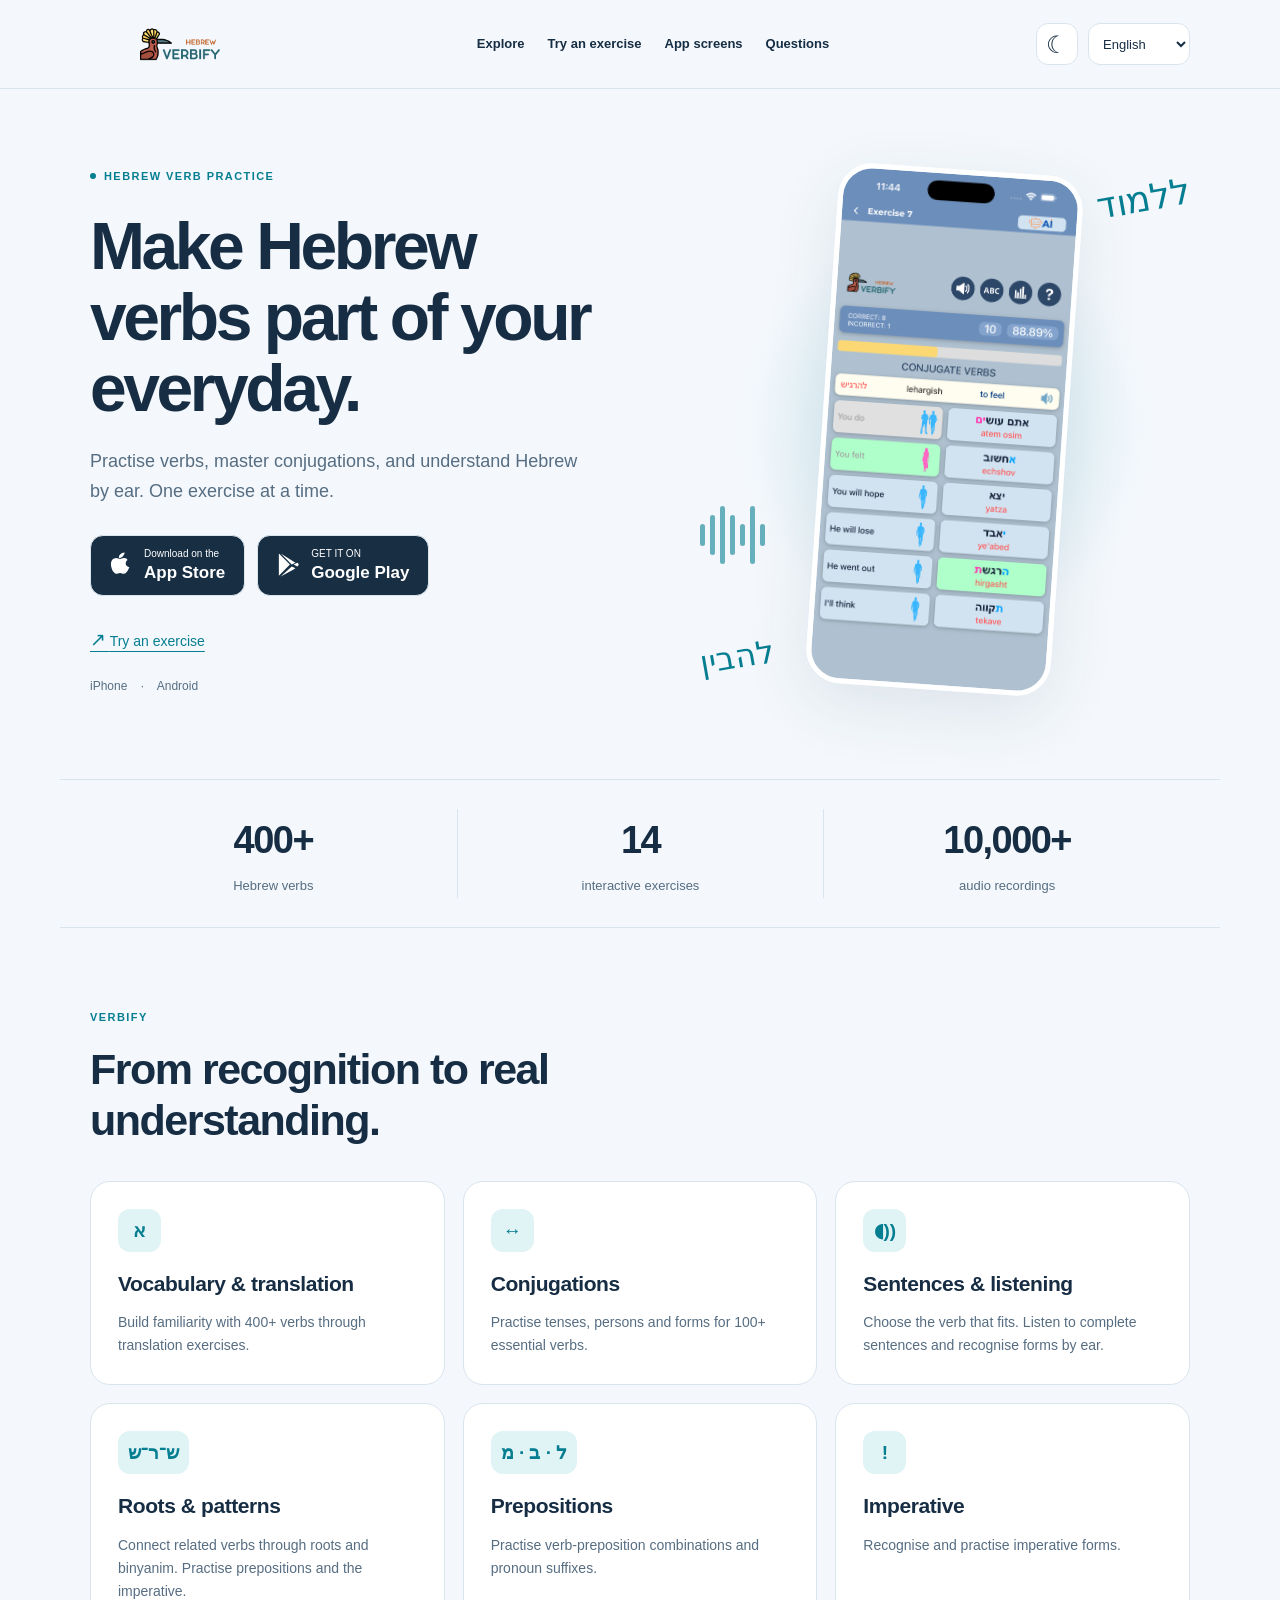
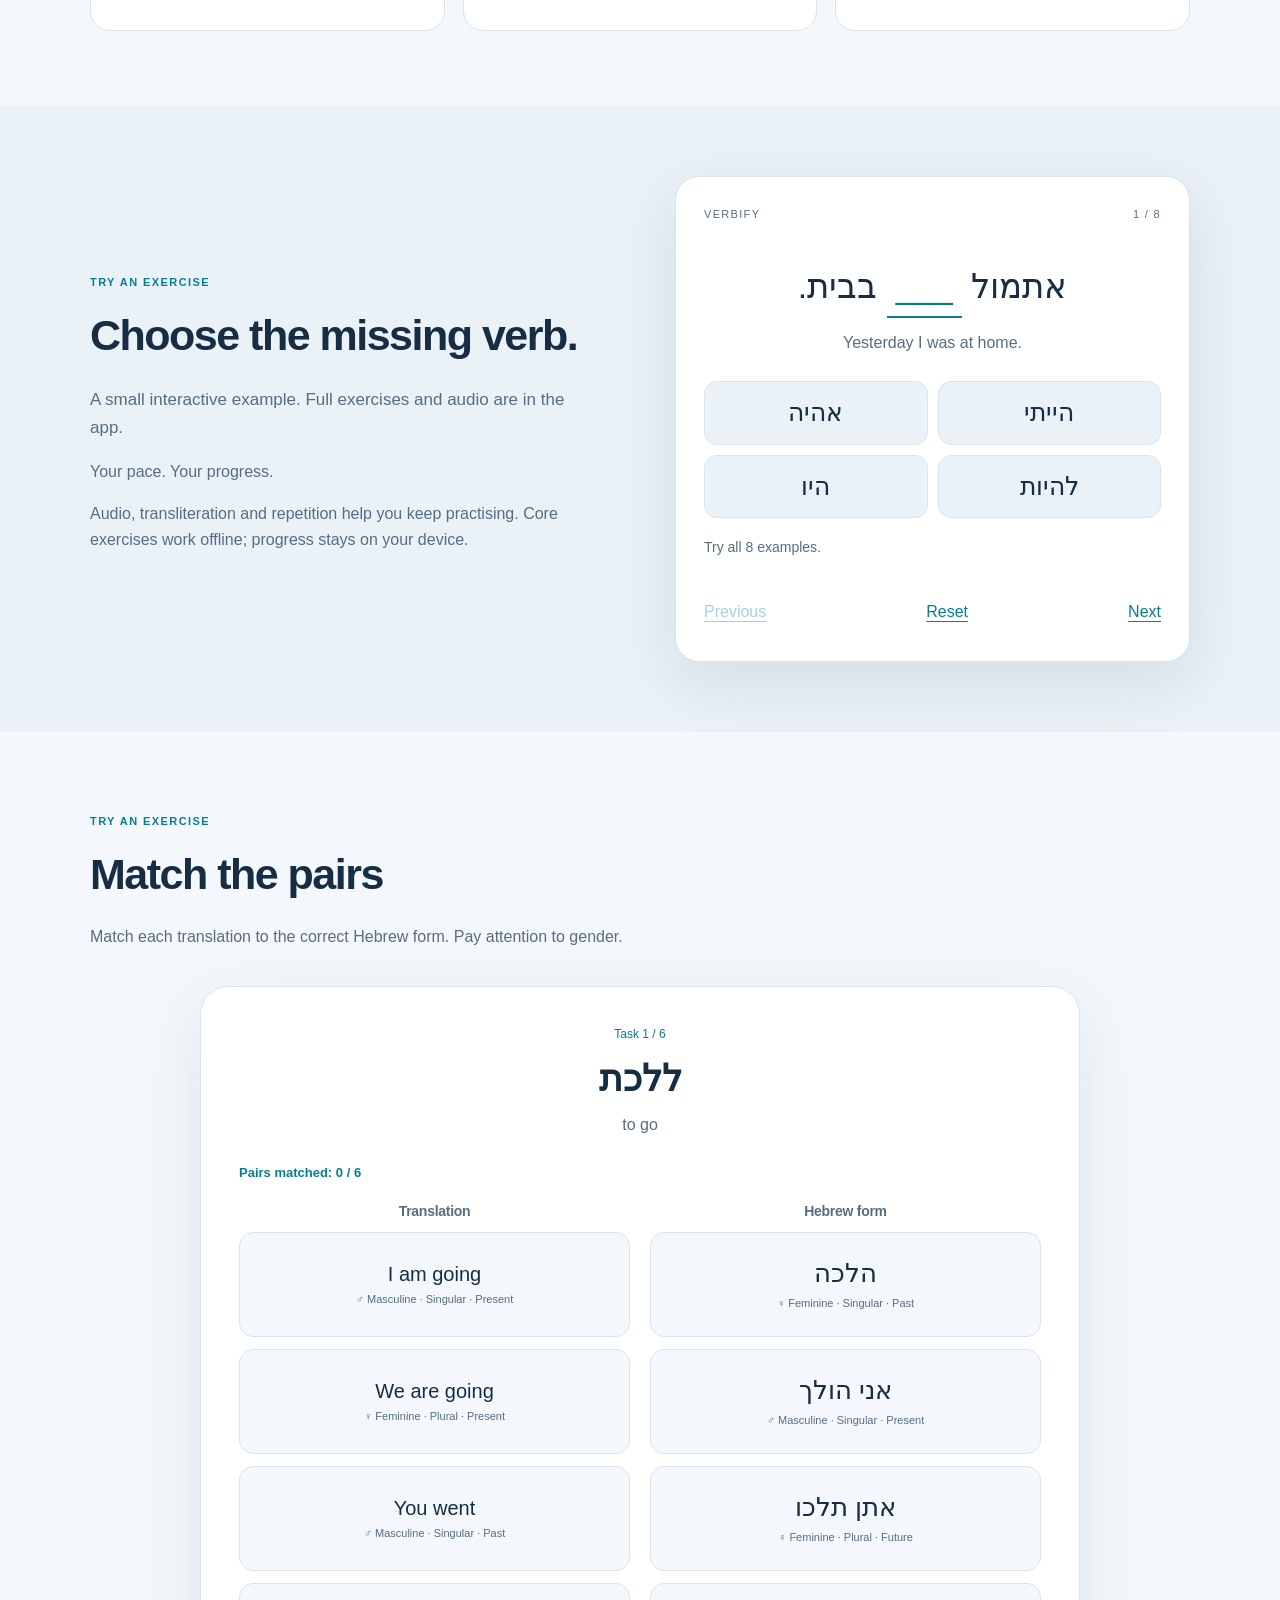
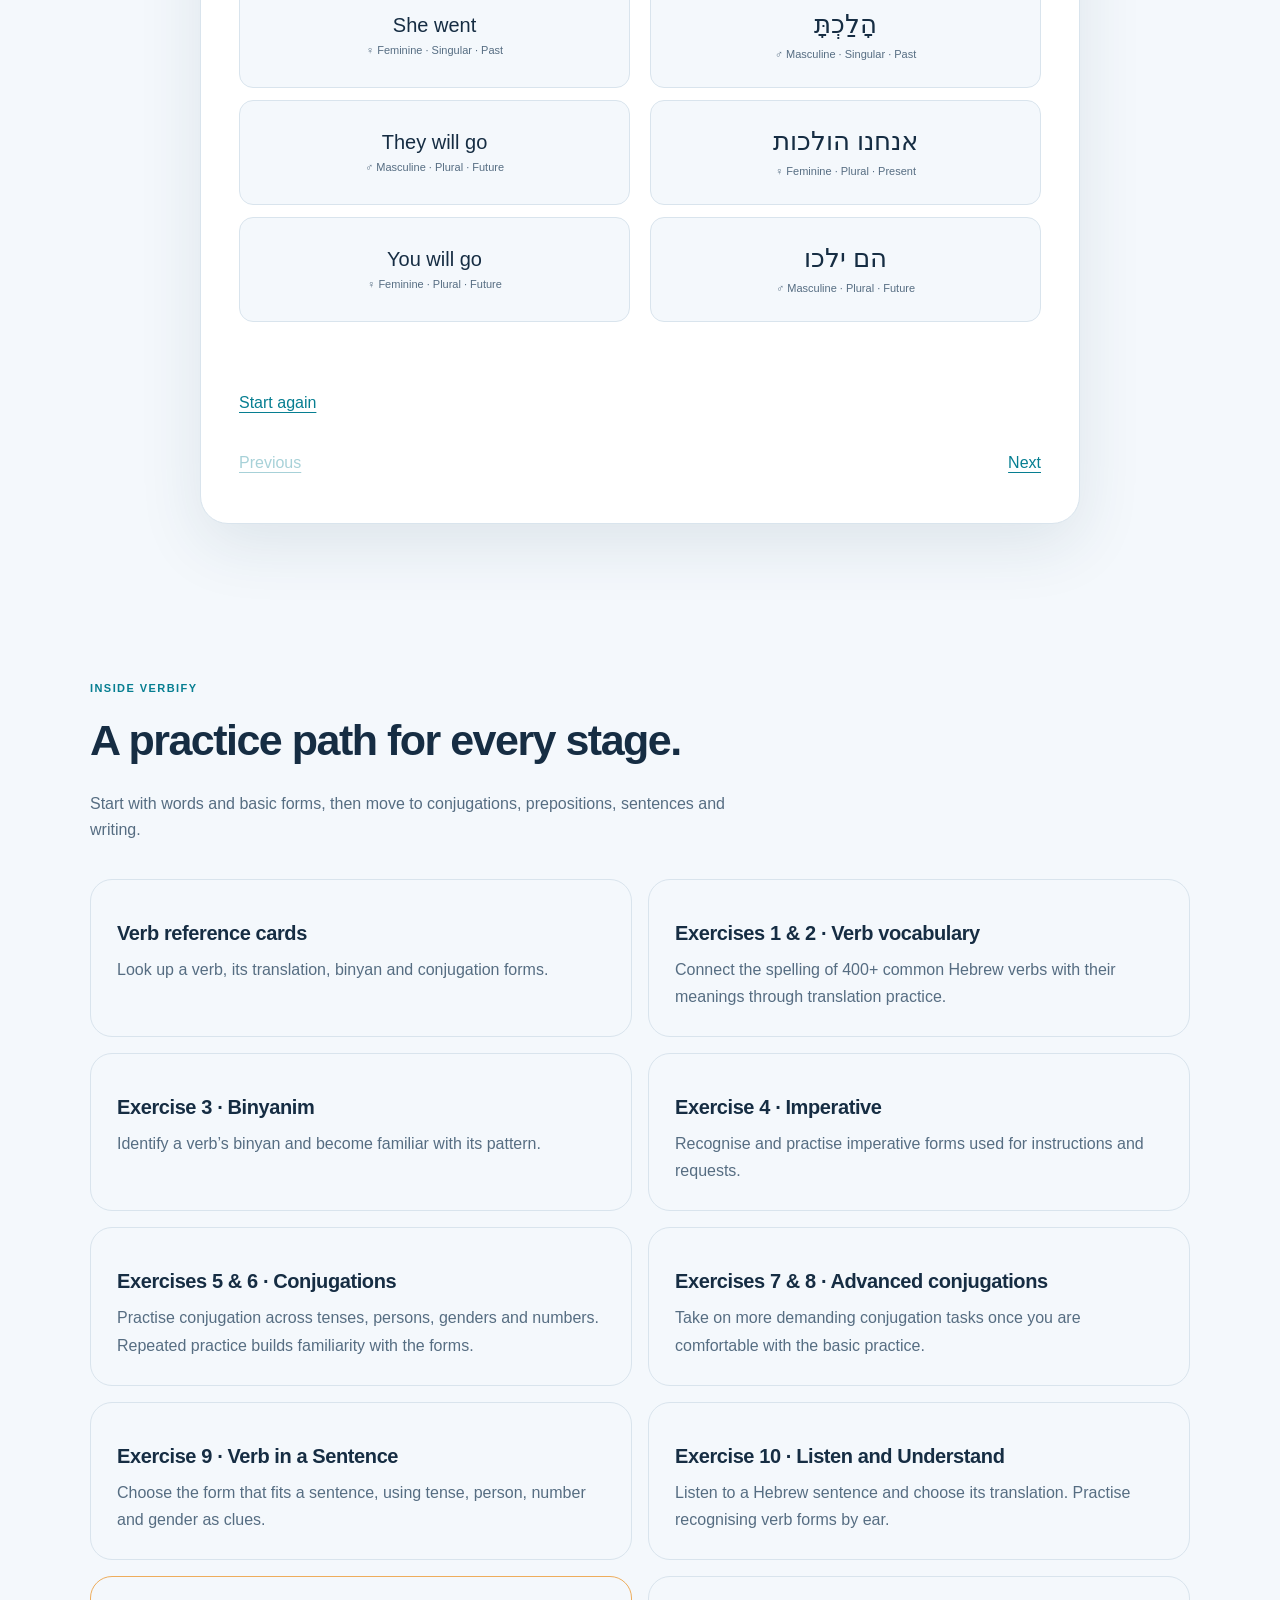
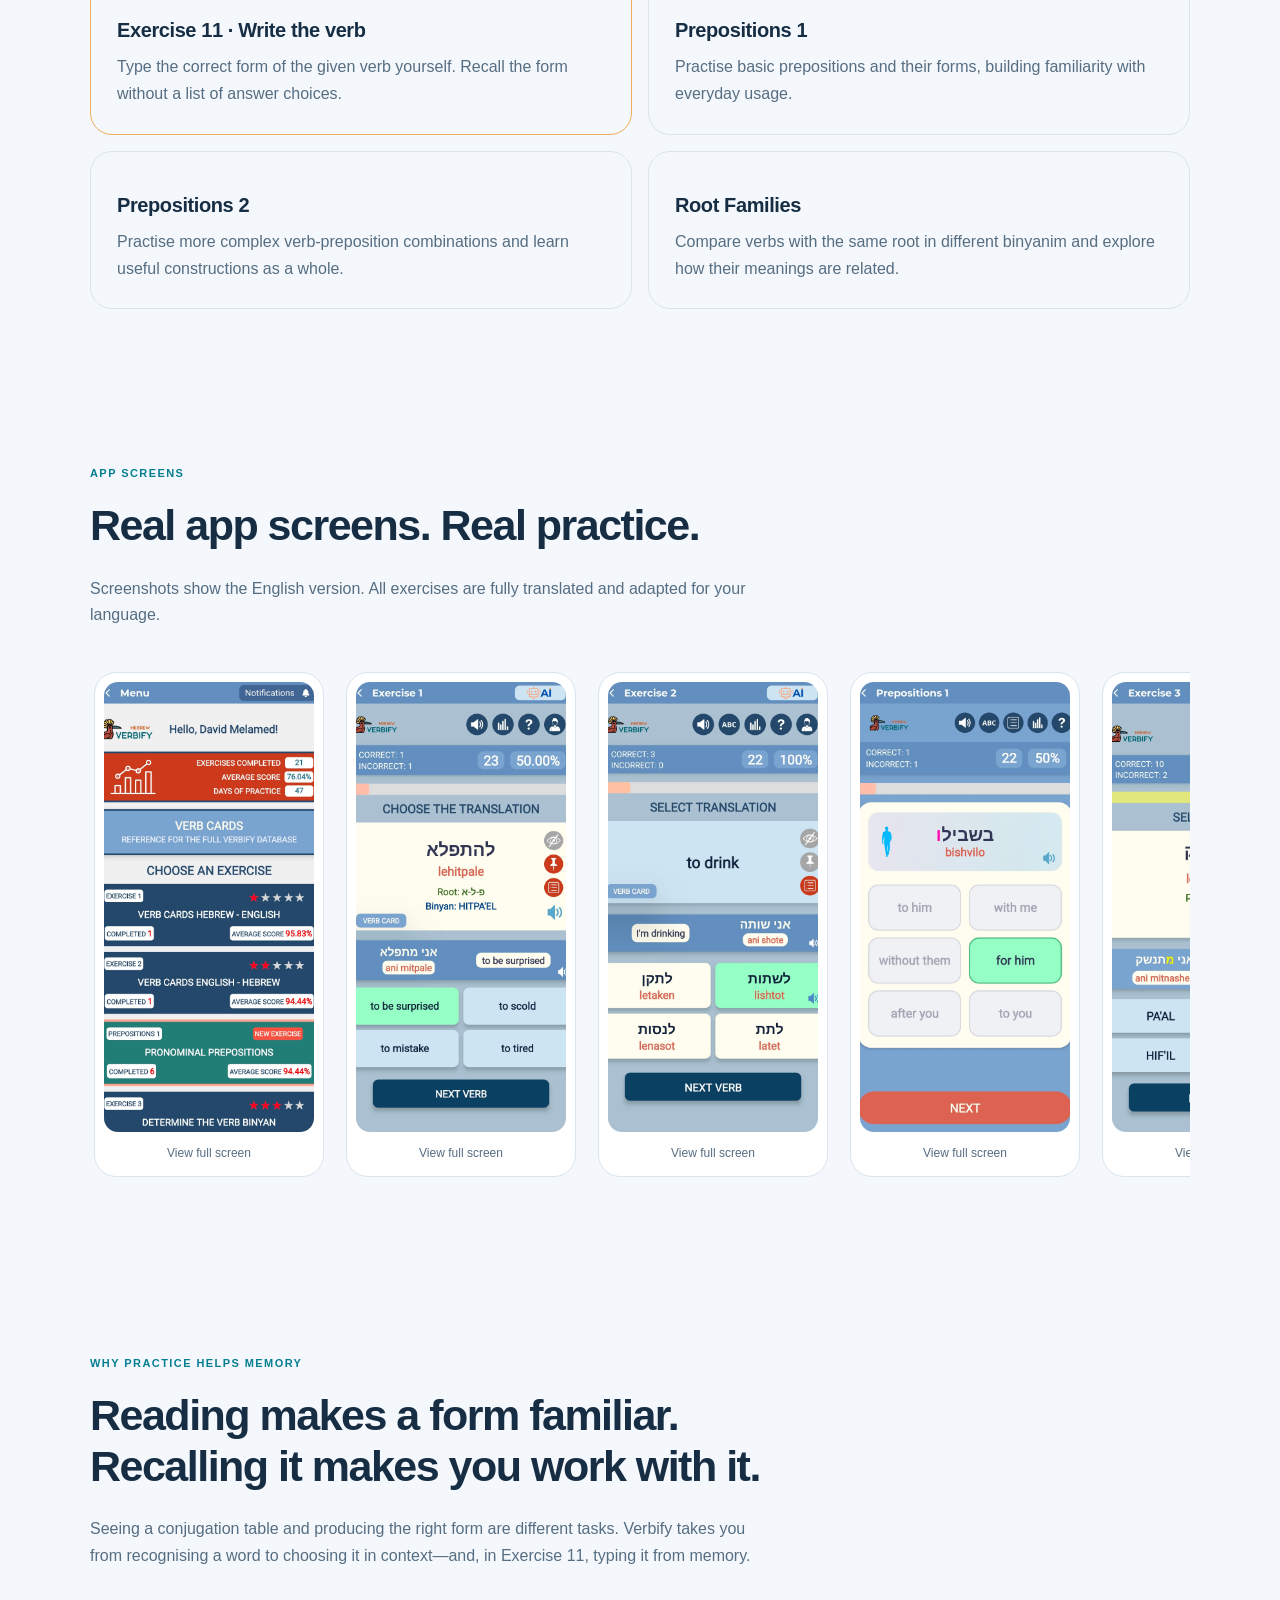
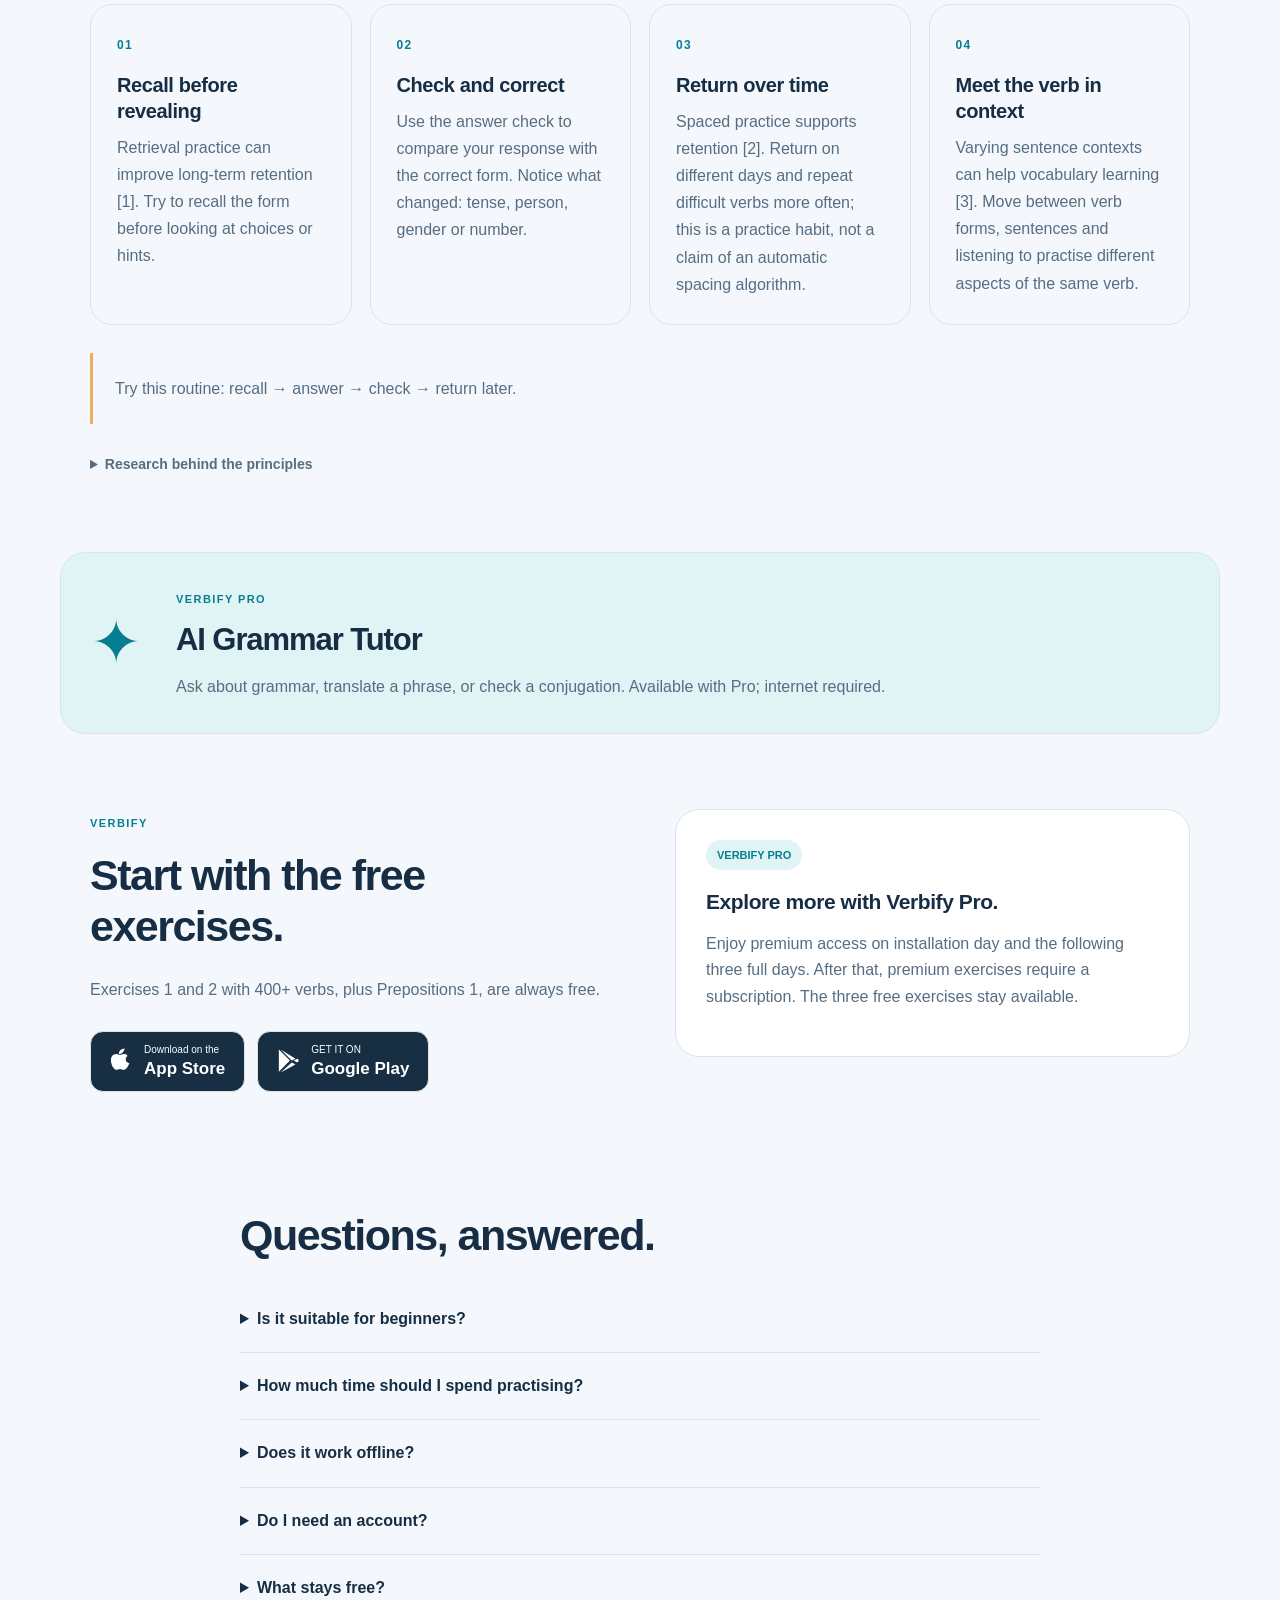
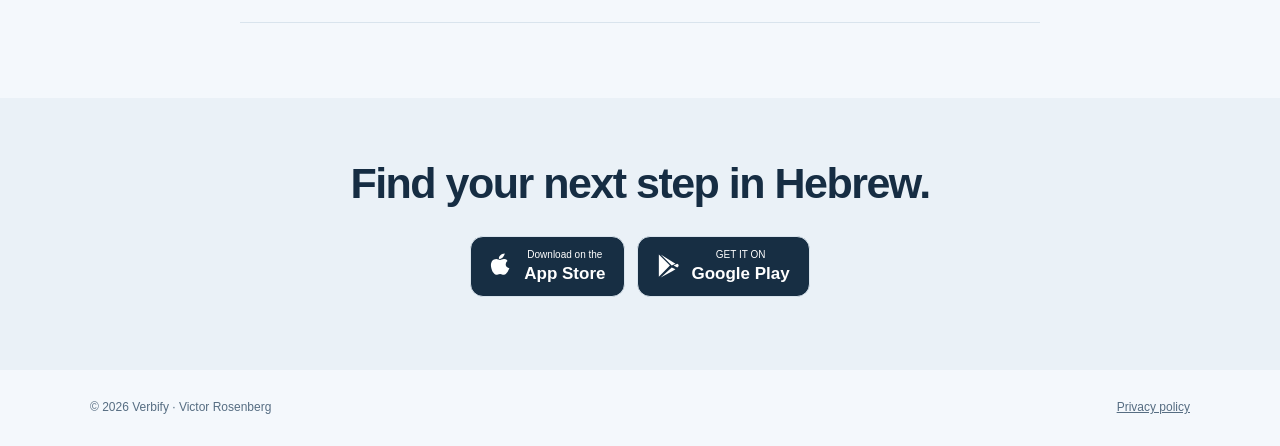
==== commit e79aef39: "Add files via upload Update Verbify website" ====
--- a/index.html
+++ b/index.html
@@ -1,708 +1,35 @@
-<!DOCTYPE html>
-<html lang="en">
-<head>
-  <meta charset="UTF-8" />
-  <meta name="viewport" content="width=device-width, initial-scale=1.0" />
-  <meta name="google" content="notranslate" />
-  <link rel="stylesheet" href="styles.css" />
-  <title>VERBIFY App</title>
-  <style>
-    body { font-family: sans-serif; margin: 0; padding: 0; background: #eaf5ff; color: #333; text-align: center; }
-    header { background: #bbd3fa; color: white; padding: 5px 10px 5px 10px; }
-    .container {
-      padding: 5px 10px 30px 20px; /* верх меньше, бока стандартно, низ чуть больше */
-      max-width: 800px;
-      margin: auto;
-    }
-
-    /* 🔹 Новый стиль для верхнего блока Download */
-    .download-callout .desc-lang {
-      font-size: 1.4rem;      /* крупнее текста */
-      line-height: 1.5;
-      color: #bd462a;         /* более насыщённый синий */
-      font-weight: 700;
-      text-align: center;
-    }
-
-    .btn { display: inline-block; margin-top: 20px; padding: 15px 25px; background-color: #007BFF; color: white; text-decoration: none; font-size: 18px; border-radius: 5px; }
-    select { margin: 20px; font-size: 16px; padding: 5px; }
-    .lang-content { display: none; text-align: left; direction: ltr; }
-    .rtl { direction: rtl; text-align: right; }
-    .visible { display: block; }
-  </style>
-</head>
-<body>
-  <header>
-    <div style="display: flex; align-items: center; justify-content: center; flex-wrap: wrap; padding: 5px;">
-      <img src="VERBIFY.png" alt="VERBIFY Logo" style="height: 70px; margin-right: 15px;" />
-      <div style="display: flex; flex-direction: column; align-items: center; flex: 1;">
-        <h1 style="color: #262d3a; font-size: 32px; margin: 0; text-align: center;">VERBIFY App</h1>
-        <p style="font-size: 1em; color: #333; text-align: center; margin: 0;">is your Hebrew Verb Trainer</p>
-      </div>
-    </div>
-  </header>
-
-  <!-- Блок с изображением -->
-  <style>
-    .image-wrapper {
-      width: 100%;
-      display: flex;
-      justify-content: center;
-      /* background-color: #f4f4f4; */
-      background: linear-gradient(to right, #5de0e6, #004aad);
-      box-sizing: border-box;
-    }
-
-    .image-wrapper img {
-      max-width: 100%;
-      padding-top: 20px;
-      height: auto;
-      display: block;
-    }
-
-    @media (max-width: 600px) {
-      .image-wrapper {
-        padding-top: 20px;
-        padding-left: 20px;
-        justify-content: flex-start;
-      }
-    }
-
-    .language-selector {
-      position: absolute;
-      top: 80px;
-      right: 5px;
-      z-index: 3;
-      padding: 6px 12px;
-      font-size: 16px;
-      font-weight: bold;
-      border: 1px solid #ccc;
-      border-radius: 5px;
-      background-color: #dee9f8;
-      box-shadow: 0 1px 2px rgba(0,0,0,0.8);
-      cursor: pointer;
-    }
-
-    /* Блок с кнопками магазинов */
-.store-buttons {
-  display: flex;
-  justify-content: center;
-  gap: 20px;
-  margin: 25px 0;
-  flex-wrap: wrap;
-}
-
-/* Таблетка почти под размер иконки */
-/* .store-button {
-  display: inline-flex;
-  align-items: center;
-  justify-content: center;
-  background: #f4f4f4;
-  padding: 6px 10px;
-  border-radius: 999px;
-  box-shadow: 0 2px 4px rgba(0,0,0,0.12);
-  width: auto;
-  height: auto;
-} */
-
-/* 👉 тут задаём РЕАЛЬНЫЙ размер иконок */
-.store-button img {
-  display: block;
-  height: 80px;   /* сделай 60–70px, если хочешь крупнее */
-  width: auto;
-  max-width: none; /* чтобы другие стили не сжимали */
-}
-
-/* чуть поменьше на очень узких экранах */
-@media (max-width: 480px) {
-  .store-button img {
-    height: 52px;
-  }
-}
-
-  </style>
-
-  <div class="image-wrapper">
-    <img src="hand.png" alt="Verbify" />
-    <select id="languageSelector" class="language-selector">
-      <option value="en">English</option>
-      <option value="ru">Русский</option>
-      <option value="fr">Français</option>
-      <option value="es">Español</option>
-      <option value="pt">Português</option>
-      <option value="ar">العربية</option>
-      <option value="am">አማርኛ</option>
-      <option value="he">עברית</option>
-    </select>
-  </div>
-
-  <div class="highlight">
-    <div id="hl-en" class="highlight-lang visible">The educational app for mastering the Hebrew verb system</div>
-    <div id="hl-ru" class="highlight-lang">Образовательное приложение для изучения системы глаголов иврита</div>
-    <div id="hl-fr" class="highlight-lang">Une application éducative pour apprendre le système verbal de l’hébreu</div>
-    <div id="hl-es" class="highlight-lang">Una aplicación educativa para aprender el sistema verbal del hebreo</div>
-    <div id="hl-pt" class="highlight-lang">Um aplicativo educativo para aprender o sistema verbal do hebraico</div>
-    <div id="hl-ar" class="highlight-lang">تطبيق تعليمي لتعلم نظام الأفعال العبرية</div>
-    <div id="hl-am" class="highlight-lang">የዕብራይስጥ ግሶችን ለመማር የትምህርት መተግበሪያ</div>
-    <div id="hl-he" class="highlight-lang">אפליקציה חינוכית ללימוד מערכת הפעלים בעברית</div>
-  </div>
-
- <div class="description-container download-callout">
-  <!-- <div class="description-block"> -->
-    <div id="download-en" class="desc-lang visible">
-      Download now!
-    </div>
-    <div id="download-ru" class="desc-lang">
-      Скачайте сейчас!
-    </div>
-    <div id="download-fr" class="desc-lang">
-      Téléchargez maintenant !
-    </div>
-    <div id="download-es" class="desc-lang">
-      ¡Descárgala ahora!
-    </div>
-    <div id="download-pt" class="desc-lang">
-      Baixe agora!
-    </div>
-    <div id="download-ar" class="desc-lang rtl">
-      حمّل التطبيق الآن!
-    </div>
-    <div id="download-am" class="desc-lang">
-      አሁን ያውርዱ!
-    </div>
-    <div id="download-he" class="desc-lang rtl">
-      הורידו עכשיו!
-    </div>
-  <!-- </div> -->
-</div>
-
-  <div class="store-buttons">
-    <a href="https://play.google.com/store/apps/details?id=com.rosenbergvictor72.pealim2" class="store-button">
-      <img src="gp.png" alt="Google Play" />
-    </a>
-    <a href="https://apps.apple.com/il/app/verbify-hebrew-verb-trainer/id6759317787" class="store-button">
-      <img src="as.png" alt="App Store" />
-    </a>
-  </div>
-
-  <div class="description-container">
-    <div class="description-block">
-      <div id="desc-ru" class="desc-lang">
-        Это эффективный тренажер и инструмент для тех, кто уже изучает иврит, обладает базовыми знаниями, хочет научиться быстро и правильно спрягать глаголы или совершенствовать этот навык. Приложение также полезно начинающим, так как включает упражнения для запоминания глаголов, их форм, биньянов и тренировки использования повелительного наклонения (императивов).
-      </div>
-      <div id="desc-en" class="desc-lang visible">
-        This is an effective trainer and tool for those already studying Hebrew, who have basic knowledge and want to learn how to conjugate verbs quickly and correctly or improve this skill. The app is also helpful for beginners, as it includes exercises for memorizing verbs, their forms, binyanim, and practicing the imperative mood.
-      </div>
-      <div id="desc-fr" class="desc-lang">
-        C’est un outil et un entraîneur efficace pour ceux qui apprennent déjà l’hébreu, possèdent des connaissances de base et souhaitent apprendre à conjuguer rapidement et correctement les verbes ou perfectionner cette compétence. L’application est également utile aux débutants, car elle propose des exercices pour mémoriser les verbes, leurs formes, les binyanim et l’utilisation de l’impératif.
-      </div>
-      <div id="desc-es" class="desc-lang">
-        Es un entrenador y herramienta eficaz para quienes ya están estudiando hebreo, tienen conocimientos básicos y desean aprender a conjugar verbos rápida y correctamente o mejorar esta habilidad. La aplicación también es útil para principiantes, ya que incluye ejercicios para memorizar verbos, sus formas, los binyanim y practicar el modo imperativo.
-      </div>
-      <div id="desc-pt" class="desc-lang">
-        É um treinador e ferramenta eficaz para quem já está aprendendo hebraico, possui conhecimentos básicos e deseja aprender a conjugar verbos de forma rápida e correta ou aprimorar essa habilidade. O aplicativo também é útil para iniciantes, pois inclui exercícios para memorizar verbos, suas formas, os binyanim e treinar o uso do modo imperativo.
-      </div>
-      <div id="desc-ar" class="desc-lang">
-        هذا مدرب وأداة فعالة لأولئك الذين يدرسون العبرية بالفعل، ولديهم معرفة أساسية، ويريدون تعلم تصريف الأفعال بسرعة وبدقة أو تحسين هذه المهارة. التطبيق مفيد أيضًا للمبتدئين، حيث يتضمن تمارين لحفظ الأفعال، وأشكالها، والبنيان، وتدريب على استخدام صيغة الأمر.
-      </div>
-      <div id="desc-am" class="desc-lang">
-        ይህ ትኩረት የሚሰጥ ማሰልጠኛ እና መሳሪያ ለአሁን አብሮ የሚማሩት የዕብራይስጥ ቋንቋ ተማሪዎች ሲሆን፣ መሰረታዊ እውቀት ያላቸው እና በፍጥነትና ትክክለኛ መንገድ ግሶችን ለመተግበር ወይም ይህንን ችሎታ ለማሻሻል የሚፈልጉ ናቸው። መተግበሪያው ለጀማሪዎችም ጠቃሚ ነው፣ ምክንያቱም የግሶችን ማስታወሻ፣ ቅርጸቶቻቸውን፣ ቢንያኒምን እና የትእዛዝ ቅርጽን እንዲያሟሉ ልምዶችን ይዟል።
-      </div>
-      <div id="desc-he" class="desc-lang">
-        זוהי אפליקציה יעילה ואפקטיבית עבור מי שכבר לומד עברית, שיש לו ידע בסיסי ורוצה ללמוד להטות פעלים במהירות ובצורה נכונה, או לשפר את המיומנות הזו. האפליקציה גם מתאימה למתחילים, כי היא כוללת תרגילים לזיכרון של פעלים, הצורות שלהם, הבניינים, ואימונים על שימוש בצורת הציווי (אימפרטיב).
-      </div>
-    </div>
-  </div>
-
-  <div class="features-text-container">
-    <div id="features-text-en" class="features-text-lang visible">
-      <div class="features-list">
-        <p class="feature-item">Suitable for beginners and intermediate learners</p>
-        <p class="feature-item">Includes 8 interactive exercises</p>
-        <p class="feature-item">AI assistant for grammar, translation, conjugation</p>
-        <p class="feature-item">Stores name, progress, and statistics only on the device</p>
-        <p class="feature-item">Simple and intuitive interface</p>
-        <p class="feature-item">Supports 7 languages</p>
-        <p class="feature-item">Works offline (except chatbot)</p>
-        <p class="feature-item">All infinitives, conjugations and imperatives with audio</p>
-        <p class="feature-item">Daily practice reminders</p>
-        <p class="feature-item">Easy way to share your progress</p>
-      </div>
-    </div>
-
-    <div id="features-text-ru" class="features-text-lang">
-      <div class="features-list">
-        <p class="feature-item">Подходит для начинающих и продолжающих</p>
-        <p class="feature-item">Содержит 8 интерактивных упражнений</p>
-        <p class="feature-item">Интегрированный ИИ-чатбот для помощи, объяснений, перевода и спряжения</p>
-        <p class="feature-item">Сохраняет имя, прогресс и статистику только на устройстве</p>
-        <p class="feature-item">Простой и интуитивный интерфейс</p>
-        <p class="feature-item">Поддержка 7 языков</p>
-        <p class="feature-item">Работает офлайн (кроме чатбота)</p>
-        <p class="feature-item">Озвучены все инфинитивы, спряжения и повелительные формы</p>
-        <p class="feature-item">Ежедневные напоминания о практике</p>
-        <p class="feature-item">Удобный способ делиться достижениями</p>
-      </div>
-    </div>
-
-    <div id="features-text-fr" class="features-text-lang">
-      <div class="features-list">
-        <p class="feature-item">Convient aux débutants et aux apprenants intermédiaires</p>
-        <p class="feature-item">Comprend 8 exercices interactifs</p>
-        <p class="feature-item">Chatbot IA intégré pour l’aide, les explications, les traductions et les conjugaisons</p>
-        <p class="feature-item">Enregistre le nom, la progression et les statistiques uniquement sur l’appareil</p>
-        <p class="feature-item">Interface simple et intuitive</p>
-        <p class="feature-item">Prise en charge de 7 langues</p>
-        <p class="feature-item">Fonctionne hors ligne (sauf le chatbot)</p>
-        <p class="feature-item">Tous les infinitifs, conjugaisons et impératifs avec audio</p>
-        <p class="feature-item">Rappels quotidiens pour pratiquer</p>
-        <p class="feature-item">Partage facile de vos progrès</p>
-      </div>
-    </div>
-
-    <div id="features-text-es" class="features-text-lang">
-      <div class="features-list">
-        <p class="feature-item">Apta para principiantes y estudiantes intermedios</p>
-        <p class="feature-item">Incluye 8 ejercicios interactivos</p>
-        <p class="feature-item">Chatbot con IA incorporado para ayuda, explicaciones, traducción y conjugación</p>
-        <p class="feature-item">Guarda el nombre, el progreso y las estadísticas solo en el dispositivo</p>
-        <p class="feature-item">Diseño simple e intuitivo</p>
-        <p class="feature-item">Soporte para 7 idiomas</p>
-        <p class="feature-item">Funciona sin conexión (excepto el chatbot)</p>
-        <p class="feature-item">Todos los infinitivos, conjugaciones e imperativos con audio</p>
-        <p class="feature-item">Recordatorios diarios para practicar</p>
-        <p class="feature-item">Fácil forma de compartir tus logros</p>
-      </div>
-    </div>
-
-    <div id="features-text-pt" class="features-text-lang">
-      <div class="features-list">
-        <p class="feature-item">Indicado para iniciantes e aprendizes intermediários</p>
-        <p class="feature-item">Inclui 8 exercícios interativos</p>
-        <p class="feature-item">Chatbot com IA integrado para ajuda, explicações, tradução e conjugação</p>
-        <p class="feature-item">Armazena o nome, o progresso e as estatísticas apenas no dispositivo</p>
-        <p class="feature-item">Design simples e intuitivo</p>
-        <p class="feature-item">Suporte para 7 idiomas</p>
-        <p class="feature-item">Funciona offline (exceto o chatbot)</p>
-        <p class="feature-item">Todos os infinitivos, conjugações e imperativos com áudio</p>
-        <p class="feature-item">Lembretes diários de prática</p>
-        <p class="feature-item">Forma fácil de compartilhar suas conquistas</p>
-      </div>
-    </div>
-
-    <div id="features-text-ar" class="features-text-lang rtl">
-      <div class="features-list">
-        <p class="feature-item">مناسب للمبتدئين والمتعلمين المتوسطين</p>
-        <p class="feature-item">يحتوي على 8 تمارين تفاعلية</p>
-        <p class="feature-item">روبوت دردشة ذكي مدمج للمساعدة، الشرح، الترجمة والتصريف</p>
-        <p class="feature-item">يحفظ الاسم والتقدم والإحصائيات فقط على الجهاز</p>
-        <p class="feature-item">تصميم بسيط وسهل الاستخدام</p>
-        <p class="feature-item">دعم لـ 7 لغات</p>
-        <p class="feature-item">يعمل بدون إنترنت (باستثناء روبوت الدردشة)</p>
-        <p class="feature-item">جميع الأفعال المصدرية والتصريفات والأوامر بصوت</p>
-        <p class="feature-item">تذكيرات يومية للممارسة</p>
-        <p class="feature-item">طريقة سهلة لمشاركة إنجازاتك</p>
-      </div>
-    </div>
-
-    <div id="features-text-am" class="features-text-lang">
-      <div class="features-list">
-        <p class="feature-item">ለጀማሪዎችና ለአካባቢ ተማሪዎች ተስማሚ</p>
-        <p class="feature-item">8 ተዋዋይ ልምድ ማተሚያዎችን ይዟል</p>
-        <p class="feature-item">የአይኤ ቻትቦት ለእርዳታ፣ ለመረጃ፣ ለትርጉምና ለግስ መለያየት</p>
-        <p class="feature-item">ስም፣ ግምገማ እና ስታቲስቲክስ በመሣሪያው ላይ ብቻ ይቀመጣል</p>
-        <p class="feature-item">ቀላልና አስተዋይ ንድፍ</p>
-        <p class="feature-item">7 ቋንቋዎችን ይደግፋል</p>
-        <p class="feature-item">ኦፍላይን ይሰራል (ከቻትቦት በስተቀር)</p>
-        <p class="feature-item">ሁሉም ግሶች ከድምፅ ጋር ናቸው</p>
-        <p class="feature-item">ዕለታዊ የልምድ አስታዋሽዎች</p>
-        <p class="feature-item">ማሳያዎችን በቀላሉ ማጋራት</p>
-      </div>
-    </div>
-
-    <div id="features-text-he" class="features-text-lang rtl">
-      <div class="features-list">
-        <p class="feature-item">מתאימה למתחילים ולמתקדמים</p>
-        <p class="feature-item">כוללת 8 תרגולים אינטראקטיביים</p>
-        <p class="feature-item">צ'אטבוט בינה מלאכותית להדרכה, הסברים, תרגום והטיות</p>
-        <p class="feature-item">שומרת שם, התקדמות וסטטיסטיקה רק על המכשיר</p>
-        <p class="feature-item">ממשק פשוט ואינטואיטיבי</p>
-        <p class="feature-item">תמיכה ב־7 שפות</p>
-        <p class="feature-item">פועלת גם ללא חיבור לרשת (למעט הצ'אטבוט)</p>
-        <p class="feature-item">כל הפעלים, ההטיות והציווי כוללים שמע</p>
-        <p class="feature-item">תזכורות לתרגול יומי</p>
-        <p class="feature-item">שיתוף הישגים בקלות</p>
-      </div>
-    </div>
-  </div>
-
-  <div class="screenshot-carousel">
-    <div class="carousel-track">
-      <div class="screenshot-slide">
-        <img src="Screenshot02.jpg" alt="Screenshot 1" />
-      </div>
-      <div class="screenshot-slide">
-        <img src="Screenshot01.jpg" alt="Screenshot 2" />
-      </div>
-    </div>
-    <div class="carousel-dots">
-      <span class="dot active" onclick="goToSlide(0)"></span>
-      <span class="dot" onclick="goToSlide(1)"></span>
-    </div>
-  </div>
-
-  <div class="description-container">
-    <div class="description-block">
-      <div id="levels-en" class="desc-lang visible">
-        <p>Main exercises — conjugation trainers for over 100 verbs</p>
-        <p>For beginners: exercises to memorize 350 common verbs</p>
-        <p>For intermediate: trainers for recognizing binyanim and imperatives</p>
-      </div>
-      <div id="levels-ru" class="desc-lang">
-        <p>Основные упражнения — тренажёры спряжения более 100 глаголов</p>
-        <p>Для начинающих: упражнения на запоминание 350 часто используемых глаголов</p>
-        <p>Для продолжающих: тренажёры распознавания биньянов и повелительных форм</p>
-      </div>
-      <div id="levels-fr" class="desc-lang">
-        <p>Exercices principaux — conjugaison de plus de 100 verbes</p>
-        <p>Pour débutants : mémorisation de 350 verbes courants</p>
-        <p>Pour intermédiaires : entraînement aux binyanim et à l’impératif</p>
-      </div>
-      <div id="levels-es" class="desc-lang">
-        <p>Ejercicios principales — conjugación de más de 100 verbos</p>
-        <p>Para principiantes: ejercicios para memorizar 350 verbos comunes</p>
-        <p>Para intermedios: práctica de binyanim y formas imperativas</p>
-      </div>
-      <div id="levels-pt" class="desc-lang">
-        <p>Exercícios principais — conjugação de mais de 100 verbos</p>
-        <p>Para iniciantes: memorização de 350 verbos comuns</p>
-        <p>Para intermediários: treino de binyanim e formas imperativas</p>
-      </div>
-      <div id="levels-ar" class="desc-lang">
-        <p>التمارين الرئيسية — تصريف أكثر من 100 فعل</p>
-        <p>للمبتدئين: تمارين لحفظ 350 فعل شائع</p>
-        <p>للمتوسطين: تدريب على البنيان وصيغة الأمر</p>
-      </div>
-      <div id="levels-am" class="desc-lang">
-        <p>ዋና ልምዶች — ከ100 በላይ ግሶችን ለመሰረዝ</p>
-        <p>ለጀማሪዎች፡ 350 የተለመዱ ግሶችን ማስታወሻ</p>
-        <p>ለመካከለኛዎች፡ ቢንያንን እና ትእዛዛትን ማወቅ</p>
-      </div>
-      <div id="levels-he" class="desc-lang">
-        <p>תרגולים עיקריים — תרגול הטיית יותר מ־100 פעלים</p>
-        <p>למתחילים: תרגילים לזכירת 350 פעלים שכיחים</p>
-        <p>למתקדמים: תרגול זיהוי בניינים וציווי</p>
-      </div>
-    </div>
-  </div>
-
-  <div class="screenshot-carousel">
-    <div class="carousel-track">
-      <div class="screenshot-slide">
-        <img src="Screenshot03.jpg" alt="Screenshot 1" />
-      </div>
-      <div class="screenshot-slide">
-        <img src="Screenshot04.jpg" alt="Screenshot 2" />
-      </div>
-      <div class="screenshot-slide">
-        <img src="Screenshot05.jpg" alt="Screenshot 1" />
-      </div>
-      <div class="screenshot-slide">
-        <img src="Screenshot06.jpg" alt="Screenshot 2" />
-      </div>
-      <div class="screenshot-slide">
-        <img src="Screenshot07.jpg" alt="Screenshot 1" />
-      </div>
-      <div class="screenshot-slide">
-        <img src="Screenshot08.jpg" alt="Screenshot 2" />
-      </div>
-      <div class="screenshot-slide">
-        <img src="Screenshot09.jpg" alt="Screenshot 1" />
-      </div>
-      <div class="screenshot-slide">
-        <img src="Screenshot10.jpg" alt="Screenshot 2" />
-      </div>
-    </div>
-    <div class="carousel-dots">
-      <span class="dot active" onclick="goToSlide(0)"></span>
-      <span class="dot" onclick="goToSlide(1)"></span>
-      <span class="dot" onclick="goToSlide(2)"></span>
-      <span class="dot" onclick="goToSlide(3)"></span>
-      <span class="dot" onclick="goToSlide(4)"></span>
-      <span class="dot" onclick="goToSlide(5)"></span>
-      <span class="dot" onclick="goToSlide(6)"></span>
-      <span class="dot" onclick="goToSlide(7)"></span>
-    </div>
-  </div>
-
-  <div class="description-container">
-    <div class="description-block">
-      <div id="chatbot-en" class="desc-lang visible">
-        <p>The perfect Hebrew assistant — an integrated AI chatbot that knows everything about verbs and grammar</p>
-        <p>You can save answers and view them later — a convenient archive helps you quickly find what you need</p>
-      </div>
-      <div id="chatbot-ru" class="desc-lang">
-        <p>Идеальный помощник по ивриту — встроенный ИИ-чатбот, который знает всё о глаголах и грамматике</p>
-        <p>Ответы можно сохранять и просматривать позже — удобный архив помогает быстро найти нужное</p>
-      </div>
-      <div id="chatbot-fr" class="desc-lang">
-        <p>Votre assistant parfait pour l’hébreu — un chatbot IA intégré qui connaît tout sur les verbes et la grammaire</p>
-        <p>Les réponses peuvent être enregistrées et consultées plus tard — un archivage pratique pour retrouver facilement ce qu’il vous faut</p>
-      </div>
-      <div id="chatbot-es" class="desc-lang">
-        <p>El asistente perfecto para el hebreo: un chatbot con IA que lo sabe todo sobre verbos y gramática</p>
-        <p>Puedes guardar las respuestas y verlas más tarde — un archivo útil que te ayuda a encontrar lo que necesitas</p>
-      </div>
-      <div id="chatbot-pt" class="desc-lang">
-        <p>O assistente ideal para hebraico — um chatbot com IA integrado que sabe tudo sobre verbos e gramática</p>
-        <p>Você pode salvar respostas e visualizá-las depois —  um arquivo prático que ajuda a encontrar rapidamente o que precisa</p>
-      </div>
-      <div id="chatbot-ar" class="desc-lang">
-        <p>المساعد المثالي للعبرية — روبوت دردشة ذكي مدمج يعرف كل شيء عن الأفعال والقواعد</p>
-        <p>يمكنك حفظ الإجابات ومراجعتها لاحقًا — أرشيف عملي يساعدك في العثور بسرعة على ما تحتاجه</p>
-      </div>
-      <div id="chatbot-am" class="desc-lang">
-        <p>የብሔራዊ ቋንቋው ብልጥ እገዳ — ሁሉንም ስለ ግሶችና ስርዓት የሚያውቅ የአይኤ ቻትቦት</p>
-        <p>መልሶችን መቀመጥና በኋላ ማየት ይቻላል — የተሻለ አርክብ እንዲሁም የሚፈልጉትን ፈጥነው ማግኘት ይረዳዎታል</p>
-      </div>
-      <div id="chatbot-he" class="desc-lang">
-        <p>העוזר המושלם ללימוד עברית — צ’אטבוט בינה מלאכותית שמבין הכול על פעלים ודקדוק</p>
-        <p>אפשר לשמור תשובות ולחזור אליהן מאוחר יותר — ארכיון נוח שמקל על מציאת המידע</p>
-      </div>
-    </div>
-  </div>
-
-  <div class="screenshot-carousel">
-    <div class="carousel-track">
-      <div class="screenshot-slide">
-        <img src="Screenshot11.jpg" alt="Screenshot 1" />
-      </div>
-      <div class="screenshot-slide">
-        <img src="Screenshot12.jpg" alt="Screenshot 2" />
-      </div>
-      <div class="screenshot-slide">
-        <img src="Screenshot13.jpg" alt="Screenshot 1" />
-      </div>
-      <div class="screenshot-slide">
-        <img src="Screenshot14.jpg" alt="Screenshot 2" />
-      </div>
-    </div>
-    <div class="carousel-dots">
-      <span class="dot active" onclick="goToSlide(0)"></span>
-      <span class="dot" onclick="goToSlide(1)"></span>
-      <span class="dot" onclick="goToSlide(2)"></span>
-      <span class="dot" onclick="goToSlide(3)"></span>
-    </div>
-  </div>
-
-  <div class="responsive-image-wrapper">
-    <img src="tlv.jpg" alt="Tel Aviv" class="responsive-image" />
-  </div>
-
-  <!-- <div class="description-container">
-    <div class="description-block">
-      <div id="download-en" class="desc-lang visible">
-        Download now on Google Play!  <br>Coming soon to the App Store.
-      </div>
-      <div id="download-ru" class="desc-lang">
-        Скачайте сейчас на Google Play! <br>Скоро в App Store.
-      </div>
-      <div id="download-fr" class="desc-lang">
-        Téléchargez dès maintenant sur Google Play! <br>Bientôt sur l'App Store.
-      </div>
-      <div id="download-es" class="desc-lang">
-        ¡Descárgala ahora en Google Play! <br>Próximamente en App Store.
-      </div>
-      <div id="download-pt" class="desc-lang">
-        Baixe agora no Google Play! <br>Em breve na App Store.
-      </div>
-      <div id="download-ar" class="desc-lang">
-        حمّل التطبيق الآن على Google Play!<br> قريبًا на App Store.
-      </div>
-      <div id="download-am" class="desc-lang">
-        አሁን በ Google Play ላይ አውርዱ!<br> በቅርብ ጊዜ በ App Store ላይ ይገኛል
-      </div>
-      <div id="download-he" class="desc-lang">
-        הורידו עכשיו ב-Google Play!<br> בקרוב ב-App Store.
-      </div>
-    </div>
-  </div> -->
-
-  <div class="description-container download-callout">
-  <!-- <div class="description-block"> -->
-    <div id="download-en" class="desc-lang visible">
-      Download now!
-    </div>
-    <div id="download-ru" class="desc-lang">
-      Скачайте сейчас!
-    </div>
-    <div id="download-fr" class="desc-lang">
-      Téléchargez maintenant !
-    </div>
-    <div id="download-es" class="desc-lang">
-      ¡Descárgala ahora!
-    </div>
-    <div id="download-pt" class="desc-lang">
-      Baixe agora!
-    </div>
-    <div id="download-ar" class="desc-lang rtl">
-      حمّل التطبيق الآن!
-    </div>
-    <div id="download-am" class="desc-lang">
-      አሁን ያውርዱ!
-    </div>
-    <div id="download-he" class="desc-lang rtl">
-      הורידו עכשיו!
-    </div>
-  <!-- </div> -->
-</div>
-
-  <div class="store-buttons">
-    <a href="https://play.google.com/store/apps/details?id=com.rosenbergvictor72.pealim2" class="store-button">
-      <img src="gp.png" alt="Google Play" />
-    </a>
-    <a href="https://apps.apple.com/il/app/verbify-hebrew-verb-trainer/id6759317787" class="store-button">
-      <img src="as.png" alt="App Store" />
-    </a>
-  </div>
-
-  <footer class="footer">
-    <div class="footer-content">
-      <div id="footer-en" class="footer-lang desc-lang visible">
-        <a class="privacy-link" href="privacy.html?lang=en">Privacy Policy</a>
-        <p class="license">This app uses the OpenAI ChatGPT API for Hebrew grammar explanations.</p>
-        <p class="copyright">© 2025 VERBIFY. All rights reserved.</p>
-      </div>
-      <div id="footer-ru" class="footer-lang desc-lang">
-       <a class="privacy-link" href="privacy.html?lang=ru">Политика конфиденциальности</a>
-        <p class="license">Это приложение использует API ChatGPT от OpenAI для объяснения грамматики иврита.</p>
-        <p class="copyright">© 2025 VERBIFY. Все права защищены.</p>
-      </div>
-      <div id="footer-fr" class="footer-lang desc-lang">
-        <a class="privacy-link" href="privacy.html?lang=fr">Politique de confidentialité</a>
-        <p class="license">Cette application utilise l’API ChatGPT d’OpenAI pour l’explication de la grammaire hébraïque.</p>
-        <p class="copyright">© 2025 VERBIFY. Tous droits réservés.</p>
-      </div>
-      <div id="footer-es" class="footer-lang desc-lang">
-        <a class="privacy-link" href="privacy.html?lang=es">Política de privacidad</a>
-        <p class="license">Esta app utiliza la API ChatGPT de OpenAI para la gramática hebrea.</p>
-        <p class="copyright">© 2025 VERBIFY. Todos los derechos reservados.</p>
-      </div>
-      <div id="footer-pt" class="footer-lang desc-lang">
-        <a class="privacy-link" href="privacy.html?lang=pt">Política de privacidade</a>
-        <p class="license">Este app usa a API ChatGPT da OpenAI para explicações de gramática hebraica.</p>
-        <p class="copyright">© 2025 VERBIFY. Todos os direitos reservados.</p>
-      </div>
-      <div id="footer-ar" class="footer-lang desc-lang">
-        <a class="privacy-link" href="privacy.html?lang=ar">سياسة الخصوصية</a>
-        <p class="license">يستخدم هذا التطبيق واجهة برمجة تطبيقات ChatGPT من OpenAI لشرح قواعد اللغة العبرية.</p>
-        <p class="copyright">© 2025 VERBIFY. جميع الحقوق محفوظة.</p>
-      </div>
-      <div id="footer-am" class="footer-lang desc-lang">
-        <a class="privacy-link" href="privacy.html?lang=am">የግል መረጃ ፖሊሲ</a>
-        <p class="license">ይህ መተግበሪያ ለዕብራይስጥ ሰዋሰው መብረር ለማብራሪያ OpenAI እና ChatGPT API ይጠቀማል።</p>
-        <p class="copyright">© 2025 VERBIFY. መብቶቹ ሁሉ የተጠበቁ ናቸው።</p>
-      </div>
-      <div id="footer-he" class="footer-lang desc-lang">
-        <a class="privacy-link" href="privacy.html?lang=he">מדיניות פרטיות</a>
-        <p class="license">האפליקציה עושה שימוש ב־API של ChatGPT מבית OpenAI להסברים על דקדוק עברי.</p>
-        <p class="copyright">© 2025 VERBIFY. כל הזכויות שמורות.</p>
-      </div>
-    </div>
-  </footer>
-
-
-
-<script>
-  const selector = document.getElementById('languageSelector');
-
-  function getPreferredLang() {
-    const browserLangs = (navigator.languages && navigator.languages.length)
-      ? navigator.languages
-      : [navigator.language || navigator.userLanguage || 'en'];
-
-    for (let lang of browserLangs) {
-      if (!lang) continue;
-      lang = lang.toLowerCase();
-
-      if (lang.startsWith('ru')) return 'ru';
-      if (lang.startsWith('fr')) return 'fr';
-      if (lang.startsWith('es')) return 'es';
-      if (lang.startsWith('pt')) return 'pt';
-      if (lang.startsWith('ar')) return 'ar';
-      if (lang.startsWith('am')) return 'am';
-      if (lang.startsWith('he') || lang.startsWith('iw')) return 'he';
-      if (lang.startsWith('en')) return 'en';
-    }
-
-    return 'en';
-  }
-
-  function setLanguage(lang) {
-    document.querySelectorAll(
-      '.highlight-lang, .desc-lang, .features-text-lang, .footer-lang'
-    ).forEach(el => el.classList.remove('visible'));
-
-    const ids = [
-      'hl-' + lang,
-      'desc-' + lang,
-      'levels-' + lang,
-      'chatbot-' + lang,
-      'features-text-' + lang,
-      'footer-' + lang
-    ];
-
-    ids.forEach(id => {
-      const el = document.getElementById(id);
-      if (el) el.classList.add('visible');
-    });
-
-    document.querySelectorAll('[id="download-' + lang + '"]').forEach(el => {
-      el.classList.add('visible');
-    });
-
-    if (selector) selector.value = lang;
-
-    document.documentElement.lang = lang;
-    document.documentElement.dir = (lang === 'ar' || lang === 'he') ? 'rtl' : 'ltr';
-  }
-
-  const initialLang = getPreferredLang();
-  setLanguage(initialLang);
-
-  selector.addEventListener('change', (e) => {
-    setLanguage(e.target.value);
-  });
-
-  document.querySelectorAll('.screenshot-carousel').forEach((carousel) => {
-    const track = carousel.querySelector('.carousel-track');
-    const dots = carousel.querySelectorAll('.dot');
-    const slides = carousel.querySelectorAll('.screenshot-slide');
-
-    function goToSlide(index) {
-      if (!track || !slides.length) return;
-
-      const slideWidth = slides[0].offsetWidth;
-      track.scrollTo({ left: slideWidth * index, behavior: 'smooth' });
-
-      dots.forEach(dot => dot.classList.remove('active'));
-      if (dots[index]) dots[index].classList.add('active');
-    }
-
-    dots.forEach((dot, i) => {
-      dot.addEventListener('click', () => goToSlide(i));
-    });
-
-    if (track && slides.length) {
-      track.addEventListener('scroll', () => {
-        const index = Math.round(track.scrollLeft / slides[0].offsetWidth);
-        dots.forEach(dot => dot.classList.remove('active'));
-        if (dots[index]) dots[index].classList.add('active');
-      });
-    }
-
-    goToSlide(0);
-  });
-</script>
-</body>
-</html>
+<!doctype html><html lang="en" data-theme="light"><head><meta charset="utf-8"><meta name="viewport" content="width=device-width, initial-scale=1"><title>Verbify — Hebrew Verb Practice</title><meta name="description" content="Practise 400+ Hebrew verbs with 14 interactive exercises. Conjugations, binyanim, sentences, listening and prepositions. For iPhone and Android."><meta name="theme-color" content="#f4f8fc"><link rel="icon" href="VERBIFY.png"><meta property="og:title" content="Verbify — Hebrew Verb Practice"><meta property="og:description" content="From your first verb to full sentences. For iPhone and Android."><meta property="og:image" content="https://verbifyapp.netlify.app/VERBIFY.png"><script>try{const t=localStorage.getItem('verbify_theme');document.documentElement.dataset.theme=t==='dark'||t!=='light'&&matchMedia('(prefers-color-scheme: dark)').matches?'dark':'light'}catch{}</script><link rel="stylesheet" href="styles.css">
+<script async src="https://www.googletagmanager.com/gtag/js?id=G-NEBYQXZ5FS"></script><script>window.dataLayer=window.dataLayer||[];function gtag(){dataLayer.push(arguments)}gtag('js',new Date());gtag('config','G-NEBYQXZ5FS');</script></head><body>
+<a href="#main" class="skip">Skip to content</a><header><div class="wrap nav"><a href="#" class="brand" aria-label="Verbify home"><img src="VERBIFY.png" alt="Verbify" width="150" height="70"></a><nav aria-label="Main navigation"><a href="#features" data-t="20">Explore</a><a href="#demo" data-t="21">Try an exercise</a><a href="#screens" data-t="22">App screens</a><a href="#faq" data-t="23">Questions</a></nav><div class="controls"><button id="theme" class="icon-button" type="button" aria-label="Dark theme"><span aria-hidden="true">☾</span></button><select id="language" aria-label="Language"><option value="en">English</option><option value="ru">Русский</option><option value="fr">Français</option><option value="es">Español</option><option value="pt">Português</option><option value="ar">العربية</option><option value="am">አማርኛ</option><option value="he">עברית</option></select></div></div></header>
+<main id="main"><section class="wrap hero"><div class="hero-copy"><div class="eyebrow"><span class="dot"></span><span data-t="48">Hebrew verb practice</span></div><h1 data-t="0">Make Hebrew verbs part of your everyday.</h1><p class="lead" data-t="1">Practise verbs, master conjugations, and understand Hebrew by ear. One exercise at a time.</p><div class="stores"></div><a href="#demo" class="demo-link"><span aria-hidden="true">↗</span> <span data-t="21">Try an exercise</span></a><div class="platform-note">iPhone <span>·</span> Android</div></div><div class="hero-art"><div class="halo"></div><span class="floating-word" dir="rtl">ללמוד</span><img class="main-screen" src="practice.png" alt="Verbify conjugation exercise in English and Hebrew" width="942" height="2048" fetchpriority="high"><span class="floating-word bottom" dir="rtl">להבין</span><div class="audio-decoration" aria-hidden="true"><i></i><i></i><i></i><i></i><i></i><i></i><i></i></div></div></section>
+<section class="wrap stats" aria-label="Verbify facts"><div><strong>400+</strong><span data-t="2">Hebrew verbs</span></div><div><strong>14</strong><span data-t="3">interactive exercises</span></div><div><strong>10,000+</strong><span data-t="4">audio recordings</span></div></section>
+<section class="wrap section" id="features"><div class="section-heading"><span class="eyebrow">VERBIFY</span><h2 data-t="24">From recognition to real understanding.</h2></div><div class="feature-grid">
+<article><span class="feature-symbol" aria-hidden="true">א</span><h3 data-t="49"></h3><p data-t="50"></p></article>
+<article><span class="feature-symbol" aria-hidden="true">↔</span><h3 data-t="12"></h3><p data-t="13"></p></article>
+<article><span class="feature-symbol" aria-hidden="true">◖))</span><h3 data-t="14"></h3><p data-t="15"></p></article>
+<article><span class="feature-symbol" aria-hidden="true">ש־ר־ש</span><h3 data-t="16"></h3><p data-t="17"></p></article>
+<article><span class="feature-symbol" aria-hidden="true">ל · ב · מ</span><h3 data-t="51"></h3><p data-t="52"></p></article>
+<article><span class="feature-symbol" aria-hidden="true">!</span><h3 data-t="53"></h3><p data-t="54"></p></article></div></section>
+<section class="demo-section" id="demo"><div class="wrap demo-layout"><div><span class="eyebrow" data-t="21"></span><h2 data-t="25"></h2><p class="lead small" data-t="26"></p><p data-t="18"></p><p data-t="19"></p></div><div class="exercise"><div class="exercise-top"><span>VERBIFY</span><span id="demo-counter"></span></div><div class="sentence" lang="he" dir="rtl"><span id="demo-before"></span> <span id="blank">___</span> <span id="demo-after"></span></div><p class="sentence-translation" id="demo-translation"></p><div class="answers" dir="rtl"></div><p id="feedback" role="status" aria-live="polite"></p><div class="demo-controls"><button class="reset" id="previous" type="button"></button><button class="reset" id="reset" type="button"></button><button class="reset" id="next" type="button"></button></div></div></div></section>
+<section class="wrap section" id="matching"><div class="section-heading"><span class="eyebrow" data-t="21"></span><h2 id="match-title"></h2><p class="section-lead" id="match-intro"></p></div><div class="matching-exercise"><div class="match-progress" id="match-progress"></div><div class="matching-columns"><div><h3 id="match-left-label"></h3><div id="match-left" class="match-column"></div></div><div><h3 id="match-right-label"></h3><div id="match-right" class="match-column" dir="rtl" lang="he"></div></div></div><p id="match-feedback" role="status" aria-live="polite"></p><button id="match-reset" class="reset" type="button"></button></div></section><section class="wrap section" id="program"><div class="section-heading"><span class="eyebrow" id="program-eyebrow"></span><h2 id="program-heading"></h2><p class="section-lead" id="program-intro"></p></div><div class="program-grid" id="program-cards"></div></section><section class="wrap section" id="screens"><div class="section-heading"><span class="eyebrow" data-t="22"></span><h2 data-t="45"></h2><p class="section-lead" data-t="46"></p></div><div class="gallery" aria-label="App screenshots">
+<button type="button" class="screen-button" data-image="Screenshot01.jpg"><img src="Screenshot01.jpg" loading="lazy" alt="Verbify app screenshot 1"><span data-t="41"></span></button>
+<button type="button" class="screen-button" data-image="Screenshot02.jpg"><img src="Screenshot02.jpg" loading="lazy" alt="Verbify app screenshot 2"><span data-t="41"></span></button>
+<button type="button" class="screen-button" data-image="Screenshot03.jpg"><img src="Screenshot03.jpg" loading="lazy" alt="Verbify app screenshot 3"><span data-t="41"></span></button>
+<button type="button" class="screen-button" data-image="Screenshot04.jpg"><img src="Screenshot04.jpg" loading="lazy" alt="Verbify app screenshot 4"><span data-t="41"></span></button>
+<button type="button" class="screen-button" data-image="Screenshot05.jpg"><img src="Screenshot05.jpg" loading="lazy" alt="Verbify app screenshot 5"><span data-t="41"></span></button>
+<button type="button" class="screen-button" data-image="Screenshot06.jpg"><img src="Screenshot06.jpg" loading="lazy" alt="Verbify app screenshot 6"><span data-t="41"></span></button>
+<button type="button" class="screen-button" data-image="Screenshot07.jpg"><img src="Screenshot07.jpg" loading="lazy" alt="Verbify app screenshot 7"><span data-t="41"></span></button>
+<button type="button" class="screen-button" data-image="Screenshot08.jpg"><img src="Screenshot08.jpg" loading="lazy" alt="Verbify app screenshot 8"><span data-t="41"></span></button>
+<button type="button" class="screen-button" data-image="Screenshot09.jpg"><img src="Screenshot09.jpg" loading="lazy" alt="Verbify app screenshot 9"><span data-t="41"></span></button>
+<button type="button" class="screen-button" data-image="Screenshot10.jpg"><img src="Screenshot10.jpg" loading="lazy" alt="Verbify app screenshot 10"><span data-t="41"></span></button>
+<button type="button" class="screen-button" data-image="Screenshot11.jpg"><img src="Screenshot11.jpg" loading="lazy" alt="Verbify app screenshot 11"><span data-t="41"></span></button>
+<button type="button" class="screen-button" data-image="Screenshot12.jpg"><img src="Screenshot12.jpg" loading="lazy" alt="Verbify app screenshot 12"><span data-t="41"></span></button>
+<button type="button" class="screen-button" data-image="Screenshot13.jpg"><img src="Screenshot13.jpg" loading="lazy" alt="Verbify app screenshot 13"><span data-t="41"></span></button>
+</div></section>
+<section class="wrap section" id="learning"><div class="section-heading"><span class="eyebrow" id="science-eyebrow"></span><h2 id="science-heading"></h2><p class="section-lead" id="science-intro"></p></div><div class="science-grid" id="science-cards"></div><p class="practice-cycle" id="science-cycle"></p><details class="research"><summary id="science-sources"></summary><p id="science-note"></p><ol><li><a href="https://doi.org/10.1126/science.1152408" target="_blank" rel="noopener">Karpicke &amp; Roediger (2008), Science — Retrieval practice</a></li><li><a href="https://doi.org/10.1177/0956797615617778" target="_blank" rel="noopener">Soderstrom, Kerr &amp; Bjork (2016), Psychological Science — Retrieval and spacing</a></li><li><a href="https://doi.org/10.1073/pnas.2413511121" target="_blank" rel="noopener">Variable retrieval practice (2024), PNAS — Vocabulary in varied contexts</a></li></ol></details></section><section class="wrap ai-panel"><span class="ai-icon" aria-hidden="true">✦</span><div><span class="eyebrow">VERBIFY PRO</span><h2 data-t="31"></h2><p data-t="32"></p></div></section>
+<section class="wrap section access"><div><span class="eyebrow">VERBIFY</span><h2 data-t="6"></h2><p data-t="7"></p><div class="stores"></div></div><aside><span class="pill">VERBIFY PRO</span><h3 data-t="8"></h3><p data-t="9"></p></aside></section>
+<section class="wrap faq section" id="faq"><h2 data-t="33"></h2><details><summary data-t="39"></summary><p data-t="40"></p></details><details><summary data-t="55"></summary><p data-t="56"></p></details><details><summary data-t="34"></summary><p data-t="35"></p></details><details><summary data-t="36"></summary><p data-t="37"></p></details><details><summary data-t="38"></summary><p data-t="7"></p></details></section>
+<section class="final-cta"><div class="wrap"><h2 data-t="47"></h2><div class="stores"></div></div></section></main>
+<footer class="wrap"><span>© 2026 Verbify · Victor Rosenberg</span><a id="privacy" href="privacy.html?lang=en" data-t="10">Privacy policy</a></footer>
+<dialog id="lightbox"><button class="close-dialog" id="close-dialog" type="button" aria-label="Close">×</button><img id="expanded-image" alt="Verbify app screenshot"></dialog>
+<script src="content.js"></script><script src="expansion.js"></script><script src="matching-data.js"></script><script src="matching.js"></script><script src="app.js"></script></body></html>
--- a/styles.css
+++ b/styles.css
@@ -1,497 +1,17 @@
-.container {
-  background: linear-gradient(to right, #004aad, #5de0e6);
-}
-
-.btn {
-  display: inline-block;
-  margin-top: 20px;
-  padding: 15px 25px;
-  background-color: #007BFF;
-  color: white;
-  text-decoration: none;
-  font-size: 18px;
-  border-radius: 5px;
-}
-
-select {
-  margin: 20px;
-  font-size: 16px;
-  padding: 5px;
-}
-
-.lang-content {
-  display: none;
-  text-align: left;
-  direction: ltr;
-}
-
-.lang-content.visible {
-  display: block;
-}
-
-.rtl {
-  direction: rtl;
-  text-align: right;
-}
-
-html, body {
-  overflow-x: hidden;
-}
-
-.highlight {
-  background-color: #9dcfff;
-  width: 100%;
-  padding: 10px 10px;
-  font-weight: bold;
-  font-size: 20px;
-  text-align: center;
-  margin: 0 auto;
-  box-sizing: border-box;
-}
-
-.highlight-lang {
-  display: none;
-}
-
-.highlight-lang.visible {
-  display: block;
-}
-
-.desc-lang {
-  display: none;
-}
-
-.desc-lang.visible {
-  display: block;
-}
-
-@media (min-width: 800px) {
-  .highlight {
-    font-size: 28px;
-    padding: 16px 10px;
-  }
-}
-
-.description-block {
-  background-color: #d3e5ff;
-  margin: 30px auto 20px auto;
-  padding: 5px 5px;
-  border-radius: 10px;
-  max-width: 800px;
-  box-shadow: 0 2px 5px rgba(0, 0, 0, 0.1);
-  font-size: 17px;
-  font-weight: bold;
-  line-height: 1.5;
-}
-
-@media (max-width: 600px) {
-  .desc-lang {
-    font-size: 16px;
-    line-height: 1.3;
-    padding: 5px 10px;
-    margin: 0;
-    width: 100%;
-    box-sizing: border-box;
-  }
-}
-
-.desc-lang p {
-  margin: 6px 0;
-}
-
-@media (max-width: 600px) {
-  .description-block {
-    margin: 10px 15px;
-  }
-}
-
-.features-text-container {
-  display: flex;
-  justify-content: center;
-  margin: 20px auto;
-  padding: 10px 15px;
-  max-width: 800px;
-  box-sizing: border-box;
-  background: linear-gradient(to left, #004aad, #5de0e6);
-  border-radius: 8px;
-}
-
-.features-text-lang {
-  display: none;
-  width: 100%;
-}
-
-.features-text-lang.visible {
-  display: block;
-}
-
-.features-list {
-  display: grid;
-  grid-template-columns: 1fr 1fr;
-  gap: 10px 15px;
-  font-size: 18px;
-  line-height: 1.4;
-}
-
-.feature-item {
-  background: #eef5ff;
-  padding: 15px 10px;
-  border-radius: 8px;
-  text-align: center;
-  display: flex;
-  align-items: center;
-  justify-content: center;
-  min-height: 80px;
-  box-sizing: border-box;
-  font-weight: bold;
-  font-size: 17px;
-  box-shadow: 0 2px 5px rgba(0, 0, 0, 0.08);
-}
-
-.feature-item p {
-  font-weight: bold;
-  font-size: 16px;
-}
-
-@media (max-width: 600px) {
-  .feature-item {
-    font-size: 16px;
-    line-height: 1.3;
-    padding: 10px 5px;
-    margin: 0;
-    width: 100%;
-    box-sizing: border-box;
-  }
-}
-
-@media (max-width: 400px) {
-  .feature-item {
-    width: 100%;
-  }
-}
-
-.screenshot-carousel {
-  overflow: hidden;
-  position: relative;
-  max-width: 800px;
-  margin: 30px auto;
-  border-radius: 10px;
-}
-
-.carousel-track {
-  display: flex;
-  transition: transform 0.3s ease;
-  scroll-behavior: smooth;
-  overflow-x: auto;
-  scroll-snap-type: x mandatory;
-  -webkit-overflow-scrolling: touch;
-}
-
-.screenshot-slide {
-  flex: 0 0 100%;
-  scroll-snap-align: center;
-  display: flex;
-  justify-content: center;
-  align-items: center;
-}
-
-.screenshot-slide img {
-  max-width: 55%;
-  height: auto;
-  object-fit: contain;
-  border-radius: 12px;
-  box-shadow: 0 3px 6px rgba(0, 0, 0, 0.8);
-}
-
-.carousel-dots {
-  justify-content: center;
-  margin-top: 10px;
-}
-
-.dot {
-  height: 14px;
-  width: 14px;
-  margin: 0 5px;
-  background-color: #bbb;
-  border-radius: 50%;
-  display: inline-block;
-  cursor: pointer;
-}
-
-.dot.active {
-  background-color: #163358;
-}
-
-@media (min-width: 800px) {
-  .carousel-track {
-    overflow-x: hidden;
-  }
-
-  .carousel-dots {
-    display: flex;
-  }
-}
-
-.responsive-image-wrapper {
-  max-width: 800px;
-  width: 100%;
-  margin: 30px auto;
-  padding: 0 10px;
-  box-sizing: border-box;
-}
-
-.responsive-image {
-  width: 100%;
-  height: auto;
-  display: block;
-  border-radius: 12px;
-  box-shadow: 0 4px 10px rgba(0, 0, 0, 0.2);
-}
-
-.store-buttons {
-  display: flex;
-  justify-content: center;
-  gap: 20px;
-  flex-wrap: wrap;
-  margin: 30px auto;
-}
-
-.store-button img {
-  height: 55px;
-  object-fit: contain;
-  border-radius: 12px;
-  box-shadow: 0 4px 10px rgba(0, 0, 0, 0.15);
-  transition: transform 0.3s ease;
-}
-
-.store-button img:hover {
-  transform: scale(1.05);
-}
-
-.footer {
-  background: #f0f0f0;
-  padding: 20px 10px;
-  text-align: center;
-  border-top: 1px solid #ccc;
-}
-
-.footer-content button {
-  padding: 8px 16px;
-  font-size: 14px;
-  background: #264a79;
-  color: white;
-  border: none;
-  border-radius: 6px;
-  cursor: pointer;
-}
-
-.site-footer {
-  text-align: center;
-  padding: 20px 10px;
-  background: #f0f0f0;
-  font-size: 16px;
-}
-
-.footer-button {
-  padding: 10px 20px;
-  background-color: #004aad;
-  color: white;
-  border: none;
-  border-radius: 6px;
-  font-size: 16px;
-  cursor: pointer;
-}
-
-.footer-button:hover {
-  background-color: #003b8a;
-}
-
-.footer-content {
-  display: flex;
-  flex-direction: column;
-  align-items: center;
-  padding: 10px 8px;
-  font-size: 14px;
-  background-color: #f2f2f2;
-  text-align: center;
-  gap: 6px;
-}
-
-.footer-content p {
-  margin: 10px 0;
-  line-height: 1.1;
-  color: #555;
-  font-size: 12px;
-}
-
-.modal {
-  display: none;
-  position: fixed;
-  z-index: 9999;
-  left: 0;
-  top: 0;
-  width: 100%;
-  height: 100%;
-  overflow: auto;
-  background-color: rgba(0, 0, 0, 0.6);
-}
-
-.modal-content {
-  position: relative;
-  background-color: #fff;
-  margin: 10% auto;
-  padding: 20px 30px;
-  border-radius: 10px;
-  max-width: 700px;
-  box-shadow: 0 4px 10px rgba(0, 0, 0, 0.3);
-  color: #333;
-}
-
-.modal-content h2 {
-  font-size: 22px;
-  margin-bottom: 10px;
-  color: #1c4369;
-  text-align: center;
-}
-
-.modal-content h3 {
-  font-size: 18px;
-  margin-top: 20px;
-  margin-bottom: 8px;
-  color: #004aad;
-}
-
-.modal-content p {
-  font-size: 15px;
-  line-height: 1.4;
-  color: #222;
-}
-
-.modal-content ul {
-  padding-left: 20px;
-  margin-bottom: 20px;
-}
-
-.modal-content strong {
-  color: #000;
-}
-
-.modal-footer {
-  text-align: center;
-  margin-top: 20px;
-}
-
-.modal-close-btn {
-  background-color: #727e8d;
-  color: white;
-  border: none;
-  padding: 10px 20px;
-  font-size: 16px;
-  border-radius: 8px;
-  cursor: pointer;
-  transition: background-color 0.3s ease;
-}
-
-.modal-close-btn:hover {
-  background-color: #2e4c74;
-}
-
-.modal .close {
-  position: absolute;
-  top: 15px;
-  right: 20px;
-  font-size: 32px;
-  font-weight: bold;
-  color: #333;
-  cursor: pointer;
-  z-index: 10;
-}
-
-.modal .close:hover {
-  color: #000;
-}
-
-.privacy-link {
-  display: inline-block;
-  padding: 10px 14px;
-  border-radius: 10px;
-  background: rgba(255, 255, 255, 0.65);
-  border: 1px solid rgba(0, 0, 0, 0.10);
-  text-decoration: none;
-  font-weight: 700;
-  color: #0b3d91;
-}
-
-.privacy-link:hover {
-  filter: brightness(0.97);
-}
-
-.download-callout {
-  margin-top: 22px;
-   text-align: center;
-}
-
-.download-callout .description-block {
-  text-align: center;
-}
-
-.download-callout .desc-lang.visible {
-  display: inline-block;
-  padding: 12px 24px;
-  font-size: 1.55rem;
-  line-height: 1.4;
-  color: #ffffff;
-  font-weight: 800;
-  text-align: center;
-  background: linear-gradient(135deg, #ff7a59, #bd462a);
-  border-radius: 999px;
-  box-shadow: 0 6px 18px rgba(189, 70, 42, 0.28);
-  animation: pulseDownload 1.8s infinite ease-in-out;
-}
-
-@keyframes pulseDownload {
-  0%, 100% {
-    transform: scale(1);
-    box-shadow: 0 6px 18px rgba(189, 70, 42, 0.28);
-  }
-  50% {
-    transform: scale(1.05);
-    box-shadow: 0 10px 24px rgba(189, 70, 42, 0.38);
-  }
-}
-
-@media (max-width: 600px) {
-  .download-callout .desc-lang.visible {
-    display: inline-block;
-    width: auto;
-    max-width: calc(100% - 32px);
-    padding: 10px 18px;
-    font-size: 1.25rem;
-    margin: 0 auto;
-  }
-}
-
-.deletion-box {
-  margin-top: 22px;
-  padding: 14px 16px;
-  background: rgba(187, 211, 250, 0.22);
-  border: 1px solid rgba(11, 61, 145, 0.18);
-  border-radius: 12px;
-}
-
-.deletion-box h3 {
-  margin-top: 0;
-}
-
-.deletion-box ol,
-.deletion-box ul {
-  padding-left: 22px;
-  margin-top: 8px;
-  margin-bottom: 10px;
-}
-
-.rtl .deletion-box ol,
-.rtl .deletion-box ul {
-  padding-left: 0;
-  padding-right: 22px;
-}+:root{color-scheme:light;--bg:#f4f8fc;--panel:#fff;--ink:#162d43;--muted:#566d82;--line:#d9e4ed;--accent:#067e91;--accent-soft:#e0f3f5;--nav:rgba(244,248,252,.94);--section:#eaf1f7;--shadow:0 20px 65px #1b42571b;--success:#11784b;--error:#b64238;--button:#172e43;--halo:#b7e0eb}
+:root[data-theme=dark]{color-scheme:dark;--bg:#0b101c;--panel:#141e30;--ink:#ecf3fc;--muted:#a8b9cf;--line:#29374c;--accent:#52d0e2;--accent-soft:#15313f;--nav:rgba(11,16,28,.94);--section:#0f1828;--shadow:0 20px 65px #0005;--success:#79e2af;--error:#ffaaa4;--button:#1f354b;--halo:#16758c}
+*{box-sizing:border-box}html{scroll-behavior:smooth;scroll-padding-top:105px}body{margin:0;background:var(--bg);color:var(--ink);font-family:Inter,-apple-system,BlinkMacSystemFont,"Segoe UI",Arial,sans-serif;line-height:1.65}button,input,select{font:inherit}button,a,select{-webkit-tap-highlight-color:transparent}button{cursor:pointer}a{color:inherit}img{max-width:100%}.wrap{max-width:1160px;margin-inline:auto;padding-inline:30px}header{position:sticky;top:0;background:var(--nav);backdrop-filter:blur(16px);border-bottom:1px solid var(--line);z-index:10}.nav{height:88px;display:flex;align-items:center;gap:30px;justify-content:space-between}.brand img{width:180px;height:80px;object-fit:contain;display:block}.nav nav{display:flex;gap:23px;font-size:13px;font-weight:600}.nav nav a{text-decoration:none}.nav nav a:hover{color:var(--accent)}.controls{display:flex;gap:10px;align-items:center}select,.icon-button{background:var(--panel);color:var(--ink);border:1px solid var(--line);border-radius:12px;height:42px}.icon-button{min-width:42px;font-size:24px}select{font-size:13px;padding-inline:10px;max-width:145px}.hero{display:grid;grid-template-columns:1.1fr 1fr;gap:70px;align-items:center;padding-block:55px 65px;overflow:hidden}.eyebrow{font-size:11px;font-weight:750;letter-spacing:.13em;text-transform:uppercase;color:var(--accent);display:inline-flex;align-items:center;gap:8px}.dot{height:6px;width:6px;border-radius:50%;background:var(--accent)}h1{font-size:clamp(42px,5.2vw,66px);line-height:1.08;letter-spacing:-.052em;margin:23px 0}p{color:var(--muted)}.lead{font-size:18px;max-width:510px}.lead.small{font-size:17px}.stores{display:flex;gap:12px;flex-wrap:wrap;margin-block:28px}.store{display:flex;align-items:center;gap:10px;min-height:61px;padding:11px 19px;background:var(--button);border:1px solid var(--line);border-radius:13px;color:#fff;text-decoration:none;transition:transform .18s}.store:hover{transform:translateY(-3px)}.store.recommended{border-color:var(--accent);box-shadow:0 0 0 2px var(--accent-soft)}.store svg{width:24px;height:27px;fill:currentColor}.store span{font-size:17px;font-weight:650;line-height:1.2}.store small{display:block;font-size:10px;font-weight:400;margin-bottom:3px}.demo-link{font-size:14px;color:var(--accent);text-underline-offset:5px}.demo-link>span:first-child{font-size:19px}.platform-note{font-size:12px;color:var(--muted);margin-top:22px}.platform-note span{margin-inline:10px}.hero-art{min-height:570px;position:relative;display:flex;align-items:center;justify-content:center}.halo{position:absolute;width:420px;height:420px;border-radius:50%;background:radial-gradient(circle,var(--halo),transparent 70%);opacity:.65}.main-screen{position:relative;width:245px;height:auto;border:5px solid var(--panel);border-radius:34px;box-shadow:var(--shadow);transform:rotate(4deg);z-index:1}.floating-word{position:absolute;top:25px;inset-inline-start:0;font-size:36px;color:var(--accent);transform:rotate(-10deg)}.floating-word.bottom{top:auto;bottom:30px;inset-inline-start:auto;inset-inline-end:0;font-size:32px}.audio-decoration{display:flex;align-items:center;gap:5px;position:absolute;bottom:150px;inset-inline-start:0}.audio-decoration i{height:22px;width:5px;background:var(--accent);border-radius:5px;opacity:.6}.audio-decoration i:nth-child(2n){height:40px}.audio-decoration i:nth-child(3n){height:58px}.stats{display:grid;grid-template-columns:repeat(3,1fr);padding-block:29px;border-block:1px solid var(--line)}.stats>div{text-align:center}.stats>div+div{border-inline-start:1px solid var(--line)}.stats strong{font-size:38px;letter-spacing:-.04em;display:block}.stats span{font-size:13px;color:var(--muted)}.section{padding-block:75px}h2{font-size:clamp(29px,3.6vw,43px);line-height:1.18;letter-spacing:-.035em;margin:15px 0 25px;max-width:700px}h3{font-size:21px;line-height:1.3;letter-spacing:-.02em;margin:18px 0 12px}.section-heading{margin-bottom:35px}.section-lead{max-width:680px}.feature-grid{display:grid;grid-template-columns:repeat(3,1fr);gap:18px}.feature-grid article{padding:27px;background:var(--panel);border:1px solid var(--line);border-radius:20px}.feature-grid p{font-size:14px;margin-bottom:0}.feature-symbol{display:inline-flex;align-items:center;justify-content:center;min-width:43px;height:43px;border-radius:12px;padding:5px 10px;background:var(--accent-soft);color:var(--accent);font-size:19px;font-weight:650}.demo-section{background:var(--section);padding-block:70px}.demo-layout{display:grid;grid-template-columns:1fr 1fr;gap:70px;align-items:center}.exercise{background:var(--panel);border:1px solid var(--line);border-radius:24px;padding:28px;box-shadow:var(--shadow)}.exercise-top{display:flex;justify-content:space-between;font-size:11px;letter-spacing:.12em;color:var(--muted)}.sentence{font-size:34px;text-align:center;padding-top:35px;line-height:1.7;color:var(--ink)}#blank{display:inline-block;min-width:75px;border-bottom:2px solid var(--accent);color:var(--accent)}.sentence-translation{text-align:center;margin:12px 0 25px}.answers{display:grid;grid-template-columns:1fr 1fr;gap:10px}.answers button{background:var(--section);border:1px solid var(--line);border-radius:13px;color:var(--ink);font-size:25px;padding:10px}.answers button:hover{border-color:var(--accent)}.answers button.correct{border-color:var(--success);color:var(--success)}.answers button.wrong{border-color:var(--error);color:var(--error)}#feedback{min-height:50px;font-size:14px;margin:18px 0 5px}#feedback.success{color:var(--success)}.reset{background:transparent;color:var(--accent);border:0;padding:8px 0;text-decoration:underline;text-underline-offset:4px}.gallery{display:flex;gap:22px;overflow-x:auto;scroll-snap-type:x mandatory;padding:8px 4px 22px;scrollbar-color:var(--accent) var(--section);scrollbar-width:thin}.screen-button{flex:0 0 230px;background:var(--panel);border:1px solid var(--line);padding:9px;border-radius:22px;scroll-snap-align:center;color:var(--muted);text-align:center}.screen-button img{display:block;width:100%;height:450px;object-fit:cover;object-position:top;border-radius:14px}.screen-button span{font-size:12px;display:block;padding:12px 0 3px}.ai-panel{display:flex;align-items:center;gap:35px;background:var(--accent-soft);border:1px solid var(--line);border-radius:25px;padding-block:32px}.ai-panel h2{font-size:31px;margin-top:10px;margin-bottom:12px}.ai-panel p{max-width:770px;margin-bottom:0}.ai-icon{font-size:60px;color:var(--accent)}.access{display:grid;grid-template-columns:1fr 1fr;gap:70px;align-items:start}.access aside{background:var(--panel);border:1px solid var(--line);border-radius:24px;padding:30px}.pill{display:inline-block;font-size:11px;font-weight:700;background:var(--accent-soft);color:var(--accent);padding:6px 11px;border-radius:20px}.faq{max-width:860px;padding-top:0}.faq details{border-bottom:1px solid var(--line);padding-block:20px}.faq summary{font-weight:600;cursor:pointer;padding-inline-end:15px}.faq details p{font-size:15px;max-width:700px;margin-bottom:2px}.final-cta{background:var(--section);padding-block:45px;text-align:center}.final-cta h2{margin-inline:auto}.final-cta .stores{justify-content:center}footer{display:flex;justify-content:space-between;gap:20px;padding-block:28px;font-size:12px;color:var(--muted)}dialog{border:1px solid var(--line);background:var(--bg);color:var(--ink);border-radius:18px;padding:50px 12px 12px;max-height:92vh;max-width:min(95vw,620px)}dialog::backdrop{background:#000b}dialog img{display:block;max-height:78vh;width:auto;margin:auto}.close-dialog{position:absolute;top:6px;inset-inline-end:12px;border:0;background:transparent;color:var(--ink);font-size:30px;width:40px;height:40px}.skip{position:fixed;top:-100px;left:10px;background:var(--panel);padding:10px;z-index:100}.skip:focus{top:10px}a:focus-visible,button:focus-visible,select:focus-visible,summary:focus-visible{outline:3px solid var(--accent);outline-offset:4px}[dir=rtl] .main-screen{transform:rotate(-4deg)}
+@media(max-width:900px){.nav nav{display:none}.hero{gap:25px}.feature-grid{grid-template-columns:repeat(2,1fr)}.demo-layout,.access{gap:35px}.main-screen{width:225px}.hero-art{min-height:520px}.floating-word{font-size:26px}.halo{width:330px;height:330px}}
+@media(max-width:620px){.wrap{padding-inline:20px}.nav{height:78px;gap:10px}.brand img{width:112px;height:52px}.controls{gap:7px}select{max-width:130px}.hero{grid-template-columns:1fr;padding-block:36px 35px;gap:25px}.hero-copy{text-align:center}h1{font-size:43px;line-height:1.1;max-width:470px;margin-inline:auto}.lead{font-size:17px;margin-inline:auto}.hero .stores{justify-content:center;gap:10px}.store{padding:10px 14px}.store span{font-size:16px}.hero-art{min-height:515px}.main-screen{width:220px}.floating-word{inset-inline-start:5%;top:35px}.floating-word.bottom{inset-inline-end:5%}.audio-decoration{inset-inline-start:3%;bottom:135px}.stats strong{font-size:28px}.stats span{font-size:11px;display:block;line-height:1.4}.stats>div{padding-inline:8px}.section{padding-block:50px}.feature-grid{gap:12px}.feature-grid article{padding:18px}.feature-grid h3{font-size:18px}.feature-grid p{font-size:13px}.demo-section{padding-block:45px}.demo-layout,.access{grid-template-columns:1fr}.exercise{padding:22px}.sentence{font-size:31px}.gallery{gap:15px}.screen-button{flex-basis:220px}.ai-panel{margin-inline:20px;padding:24px;gap:15px}.ai-icon{font-size:35px}.ai-panel h2{font-size:26px}.ai-panel p{font-size:14px}.access{gap:20px}.access aside{padding:24px}.faq{padding-top:0}.final-cta{padding-block:30px}footer{flex-wrap:wrap}.final-cta .stores{margin-bottom:15px}}
+@media(max-width:370px){.feature-grid{grid-template-columns:1fr}h1{font-size:37px}.store{padding:10px}.store span{font-size:14px}.brand img{width:96px}.controls select{max-width:112px}}
+@media(prefers-reduced-motion:reduce){html{scroll-behavior:auto}*{transition:none!important}}
+
+@media(max-width:620px){.floating-word{display:none}}
+
+.science-grid{display:grid;grid-template-columns:repeat(4,1fr);gap:18px}.science-grid article,.program-grid article{padding:26px;border:1px solid var(--line);border-radius:22px;background:var(--card)}.card-number{font-size:12px;letter-spacing:.12em;color:var(--accent);font-weight:700}.science-grid h3,.program-grid h3{margin:14px 0 10px;font-size:20px}.science-grid p,.program-grid p{color:var(--muted);line-height:1.7;margin:0}.practice-cycle{margin:28px 0;padding:22px;border-inline-start:3px solid #eead5c;line-height:1.7}.research{font-size:14px;line-height:1.8;color:var(--muted)}.research summary{cursor:pointer;font-weight:600}.research a{color:inherit;text-underline-offset:3px}.program-grid{display:grid;grid-template-columns:repeat(2,1fr);gap:16px}.program-grid article:nth-child(9){border-color:#eead5c}.demo-controls{display:flex;justify-content:space-between;gap:12px;flex-wrap:wrap}.demo-controls button:disabled{opacity:.35;cursor:default}#demo-counter{font-variant-numeric:tabular-nums;direction:ltr}#learning{scroll-margin-top:100px}@media(max-width:950px){.science-grid{grid-template-columns:repeat(2,1fr)}}@media(max-width:600px){.science-grid,.program-grid{grid-template-columns:1fr}.science-grid article,.program-grid article{padding:22px}.demo-controls{gap:8px}.demo-controls button{font-size:13px}}
+
+.program-grid .card-number{display:none}
+
+.matching-exercise{max-width:880px;margin:auto;padding:clamp(18px,4vw,38px);border:1px solid var(--line);background:var(--panel);border-radius:28px;box-shadow:var(--shadow)}.matching-columns{display:grid;grid-template-columns:1fr 1fr;gap:20px;direction:ltr}.matching-columns h3{font-size:14px;color:var(--muted);text-align:center}.match-column{display:grid;gap:12px}.match-card{min-height:88px;padding:14px 10px;border:1px solid var(--line);border-radius:14px;background:var(--bg);color:var(--ink);display:flex;flex-direction:column;justify-content:center;align-items:center;gap:4px;width:100%;line-height:1.3}.match-card span{font-size:20px}.match-card small{font-size:11px;color:var(--muted)}#match-right .match-card span{font-size:26px}.match-card.selected{border-color:var(--accent);background:var(--accent-soft);outline:2px solid var(--accent)}.match-card.matched{border-color:var(--success);opacity:.5}.match-card.matched span::after{content:' ✓';font-size:15px;color:var(--success)}.match-progress{font-size:13px;color:var(--accent);font-weight:600}#match-feedback{min-height:28px;color:var(--accent)}@media(max-width:500px){.matching-columns{gap:10px}.match-card{min-height:90px}.match-card span{font-size:17px}.match-card small{font-size:10px}}
+
+.match-verb-heading{display:flex;flex-direction:column;align-items:center;margin-bottom:24px;gap:4px}.match-verb-heading strong{font-size:36px;color:var(--ink)}#match-task-counter{font-size:12px;color:var(--accent)}#match-verb-translation{color:var(--muted)}.match-task-nav{display:flex;justify-content:space-between;margin-top:18px}.match-task-nav button:disabled{opacity:.35;cursor:default}.match-card{min-height:105px}.match-card small{max-width:100%;text-align:center;line-height:1.5}.match-card span{direction:auto}@media(max-width:500px){.match-card{min-height:118px}.match-card small{font-size:10px}.match-card span{font-size:16px}}
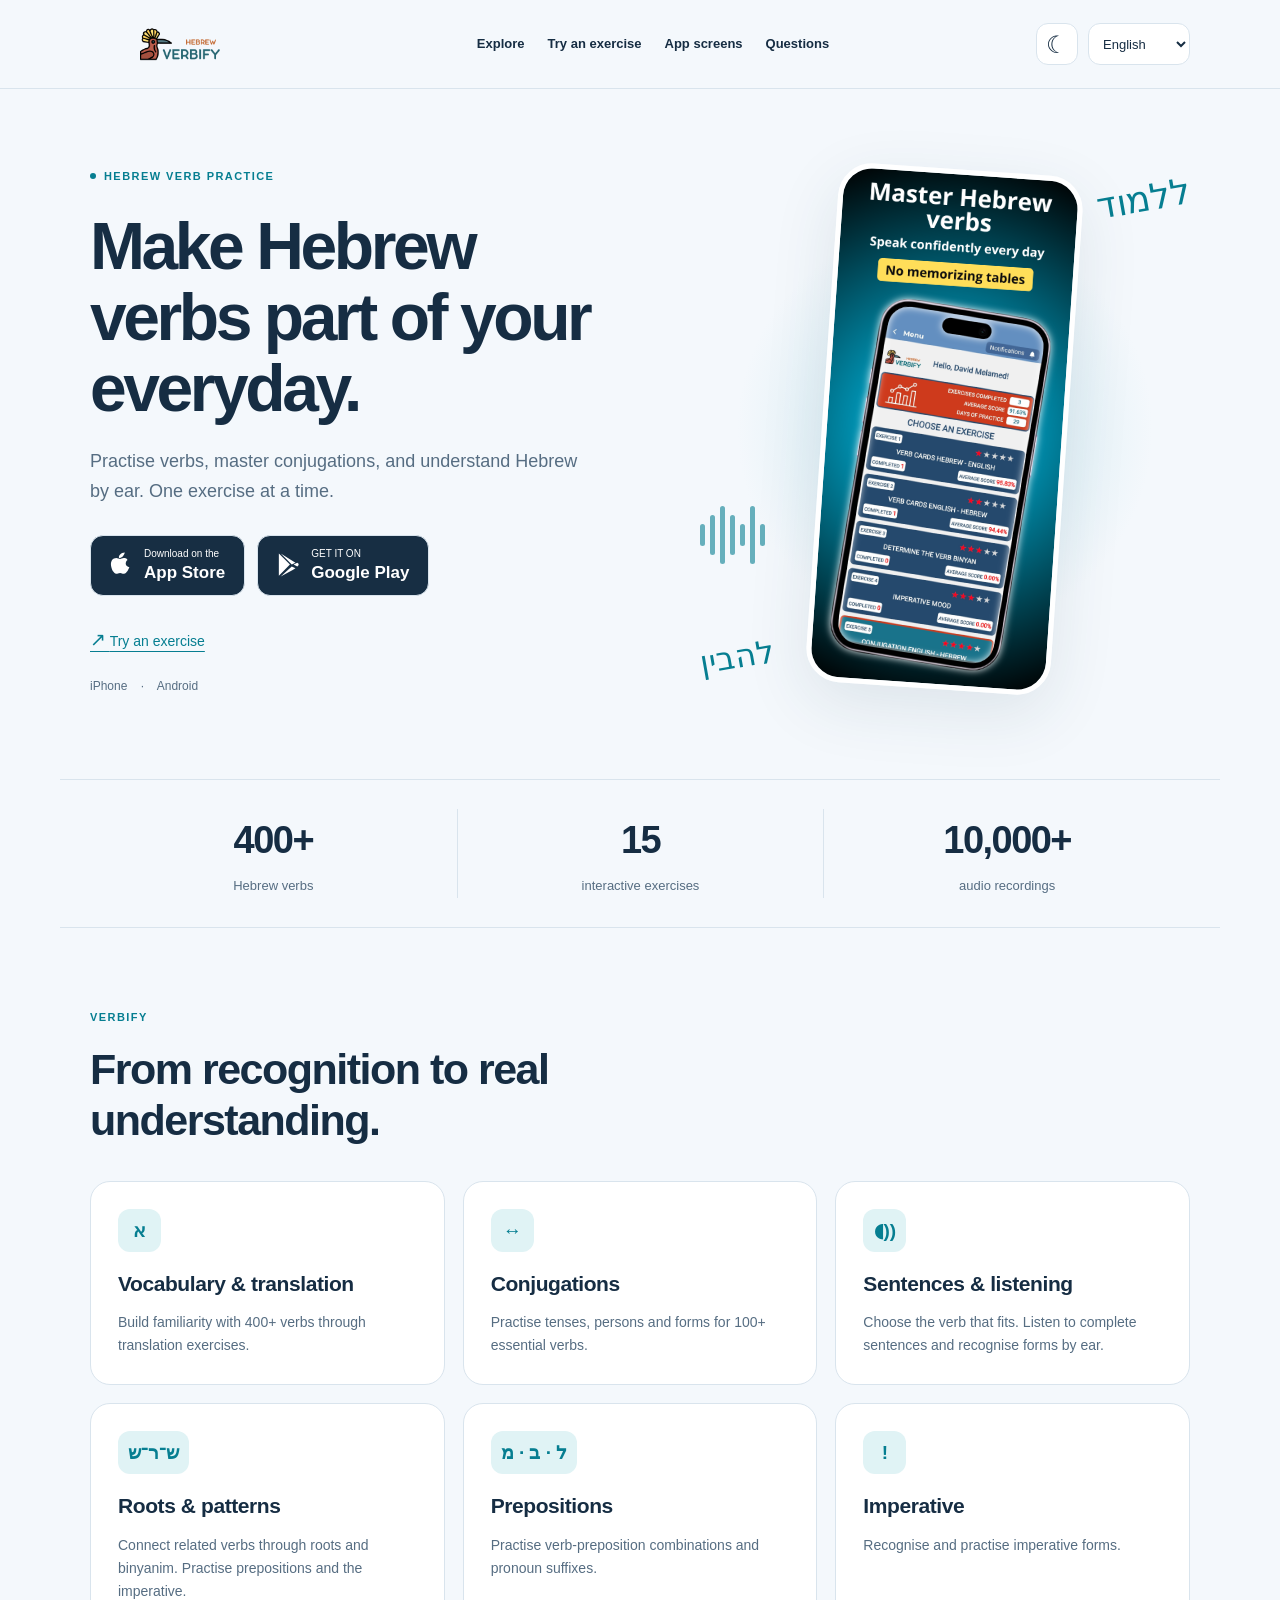
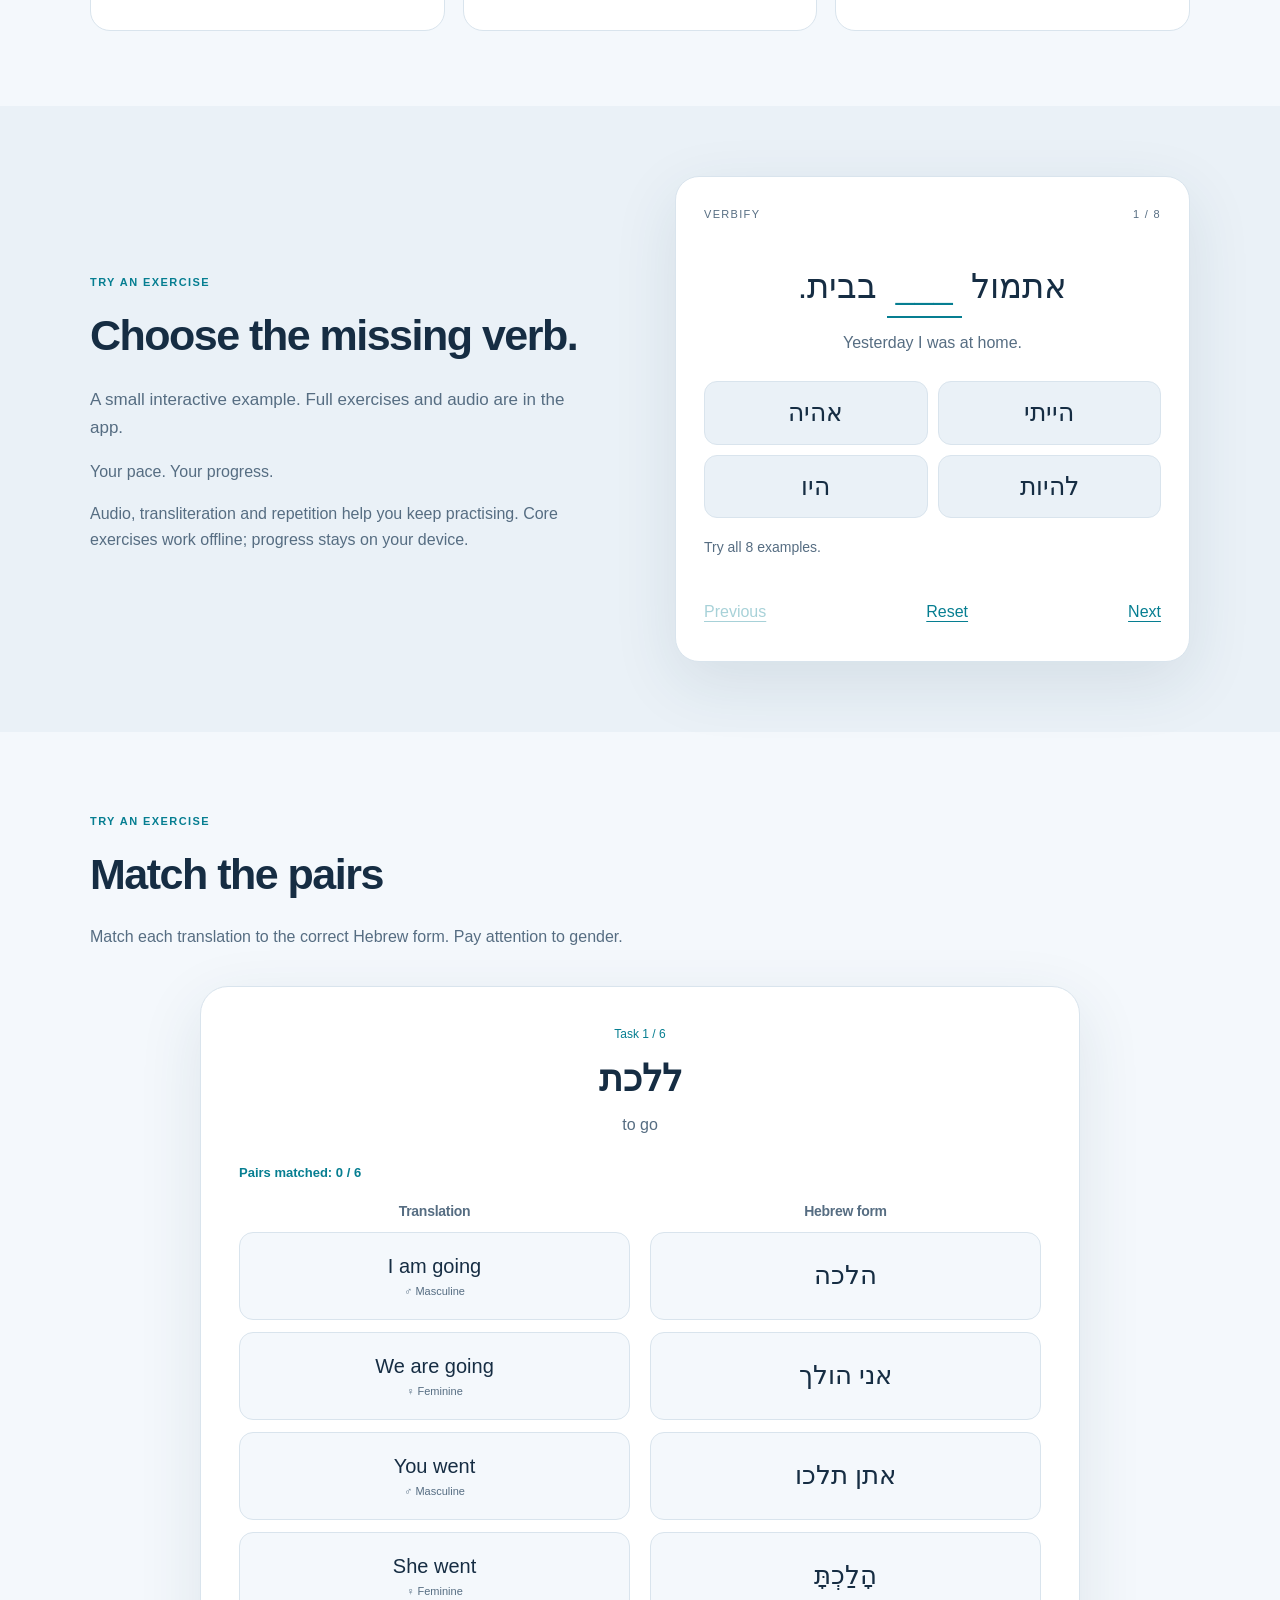
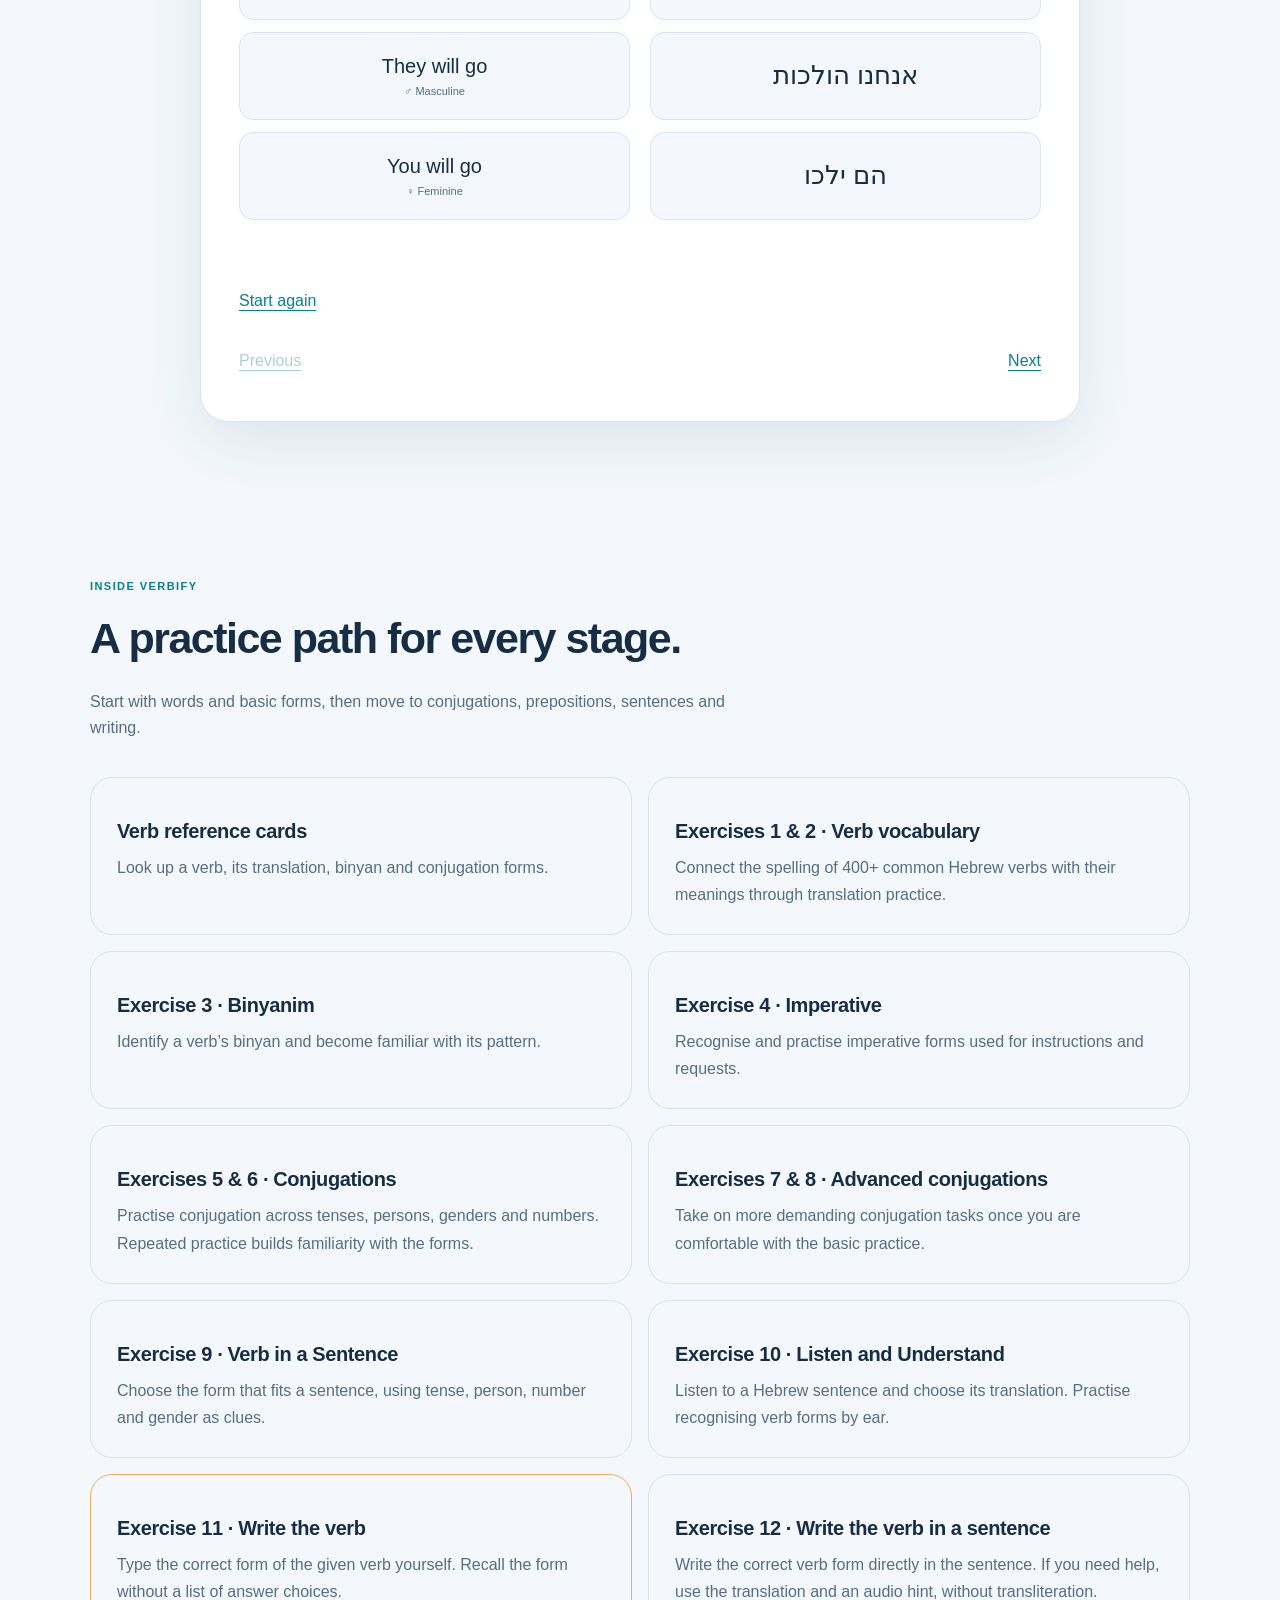
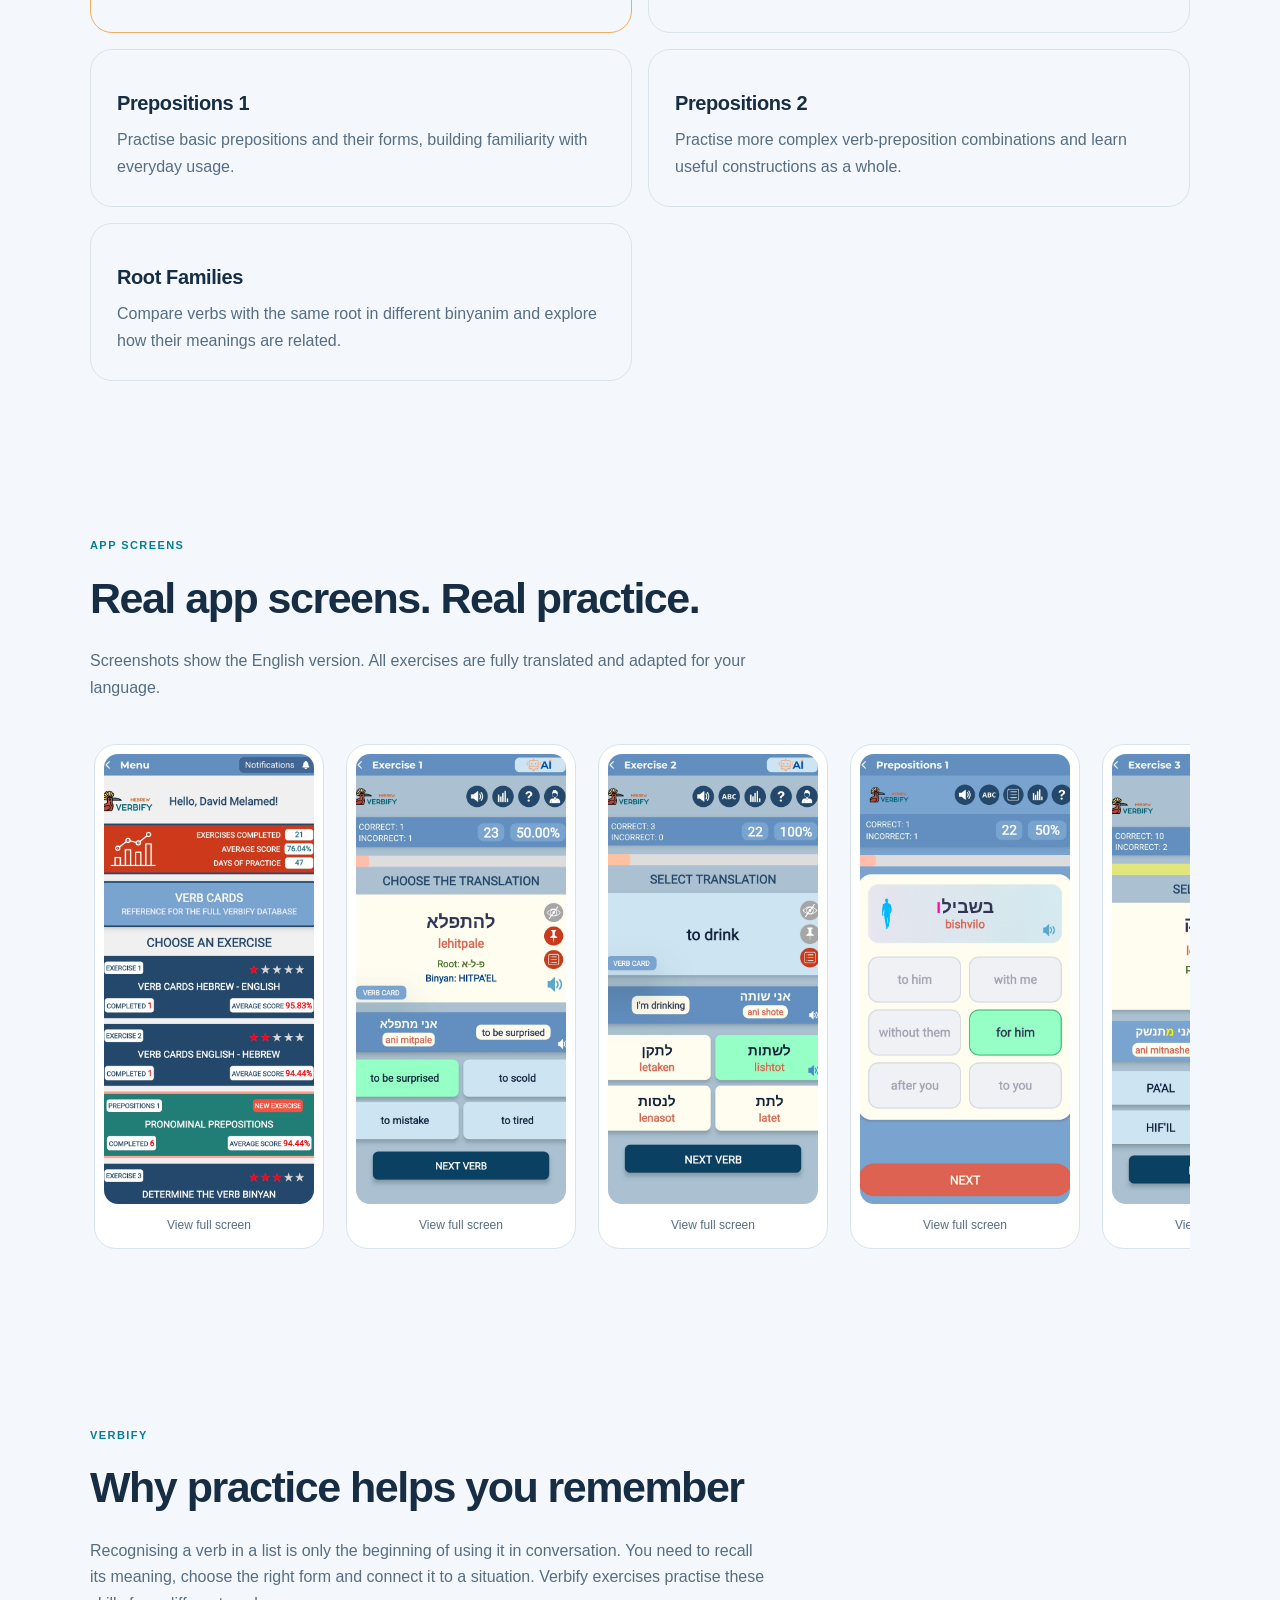
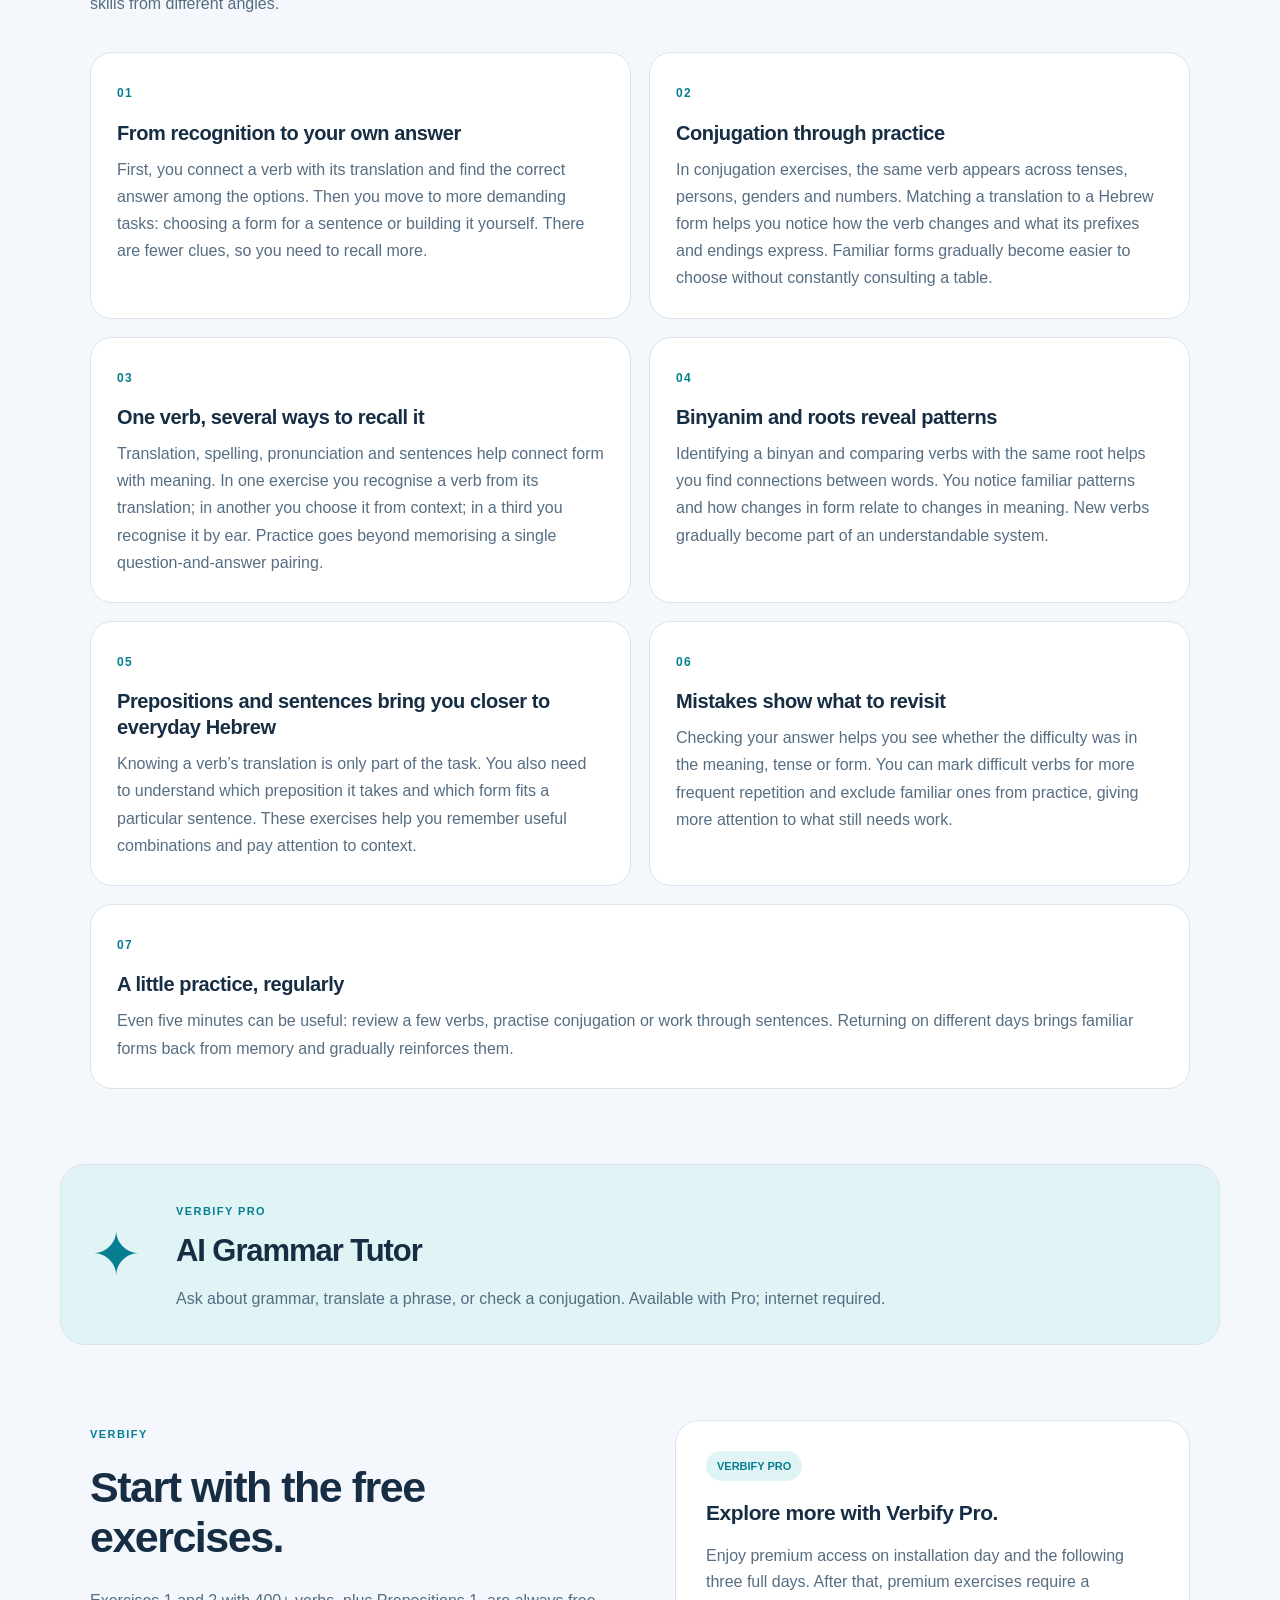
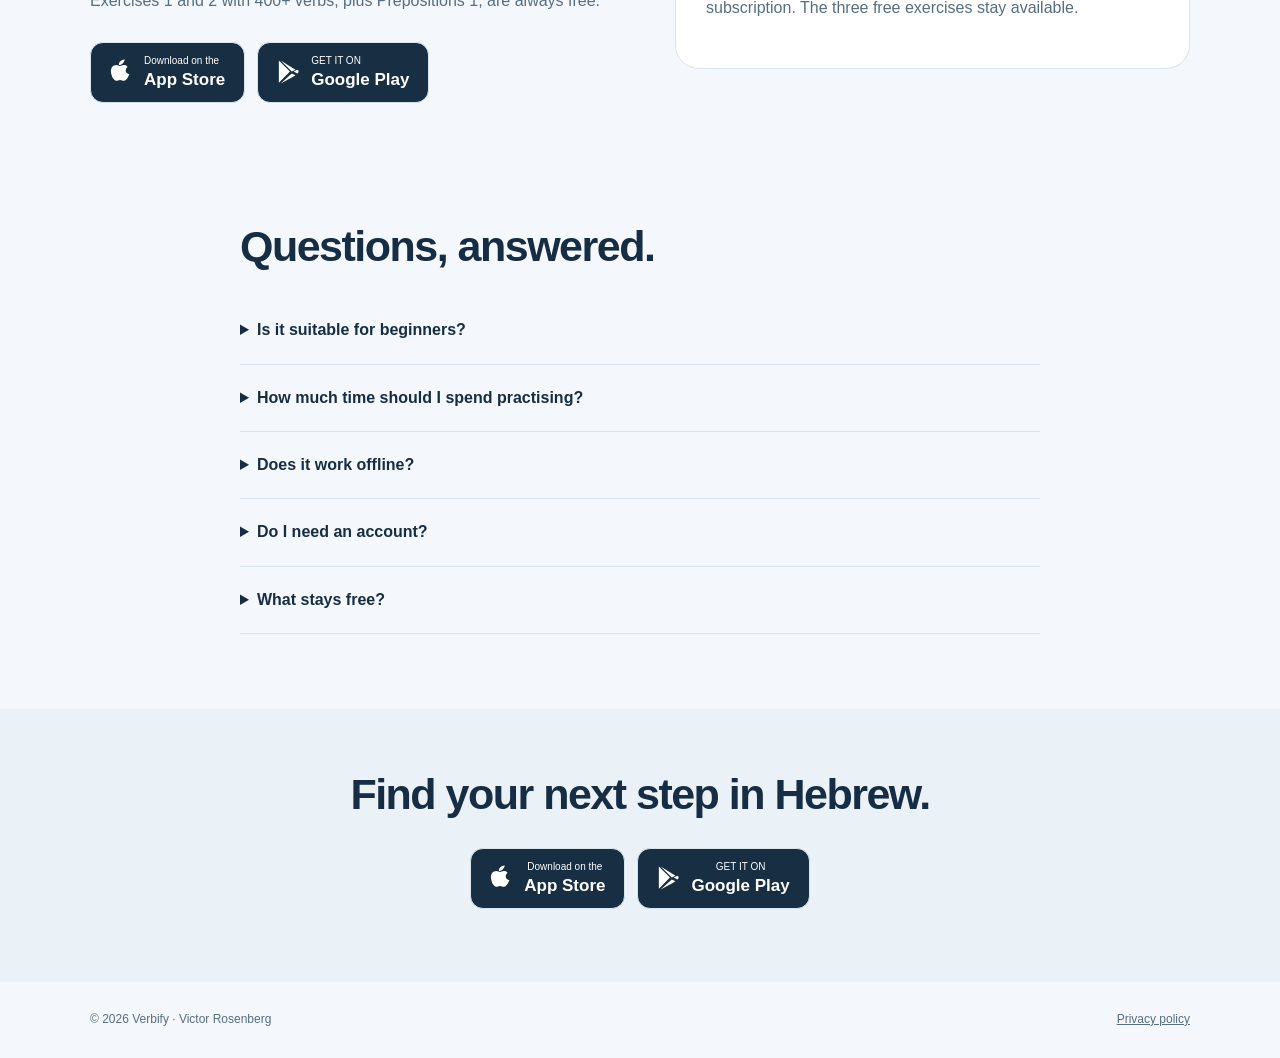
==== commit 1972b9eb: "Add files via upload" ====
--- a/index.html
+++ b/index.html
@@ -1,8 +1,8 @@
-<!doctype html><html lang="en" data-theme="light"><head><meta charset="utf-8"><meta name="viewport" content="width=device-width, initial-scale=1"><title>Verbify — Hebrew Verb Practice</title><meta name="description" content="Practise 400+ Hebrew verbs with 14 interactive exercises. Conjugations, binyanim, sentences, listening and prepositions. For iPhone and Android."><meta name="theme-color" content="#f4f8fc"><link rel="icon" href="VERBIFY.png"><meta property="og:title" content="Verbify — Hebrew Verb Practice"><meta property="og:description" content="From your first verb to full sentences. For iPhone and Android."><meta property="og:image" content="https://verbifyapp.netlify.app/VERBIFY.png"><script>try{const t=localStorage.getItem('verbify_theme');document.documentElement.dataset.theme=t==='dark'||t!=='light'&&matchMedia('(prefers-color-scheme: dark)').matches?'dark':'light'}catch{}</script><link rel="stylesheet" href="styles.css">
+<!doctype html><html lang="en" data-theme="light"><head><meta charset="utf-8"><meta name="viewport" content="width=device-width, initial-scale=1"><title>Verbify — Hebrew Verb Practice</title><meta name="description" content="Practise 400+ Hebrew verbs with 15 interactive exercises. Conjugations, binyanim, sentences, listening and prepositions. For iPhone and Android."><meta name="theme-color" content="#f4f8fc"><link rel="icon" href="VERBIFY.png"><meta property="og:title" content="Verbify — Hebrew Verb Practice"><meta property="og:description" content="From your first verb to full sentences. For iPhone and Android."><meta property="og:image" content="https://verbifyapp.netlify.app/VERBIFY.png"><script>try{const t=localStorage.getItem('verbify_theme');document.documentElement.dataset.theme=t==='dark'||t!=='light'&&matchMedia('(prefers-color-scheme: dark)').matches?'dark':'light'}catch{}</script><link rel="stylesheet" href="styles.css">
 <script async src="https://www.googletagmanager.com/gtag/js?id=G-NEBYQXZ5FS"></script><script>window.dataLayer=window.dataLayer||[];function gtag(){dataLayer.push(arguments)}gtag('js',new Date());gtag('config','G-NEBYQXZ5FS');</script></head><body>
 <a href="#main" class="skip">Skip to content</a><header><div class="wrap nav"><a href="#" class="brand" aria-label="Verbify home"><img src="VERBIFY.png" alt="Verbify" width="150" height="70"></a><nav aria-label="Main navigation"><a href="#features" data-t="20">Explore</a><a href="#demo" data-t="21">Try an exercise</a><a href="#screens" data-t="22">App screens</a><a href="#faq" data-t="23">Questions</a></nav><div class="controls"><button id="theme" class="icon-button" type="button" aria-label="Dark theme"><span aria-hidden="true">☾</span></button><select id="language" aria-label="Language"><option value="en">English</option><option value="ru">Русский</option><option value="fr">Français</option><option value="es">Español</option><option value="pt">Português</option><option value="ar">العربية</option><option value="am">አማርኛ</option><option value="he">עברית</option></select></div></div></header>
 <main id="main"><section class="wrap hero"><div class="hero-copy"><div class="eyebrow"><span class="dot"></span><span data-t="48">Hebrew verb practice</span></div><h1 data-t="0">Make Hebrew verbs part of your everyday.</h1><p class="lead" data-t="1">Practise verbs, master conjugations, and understand Hebrew by ear. One exercise at a time.</p><div class="stores"></div><a href="#demo" class="demo-link"><span aria-hidden="true">↗</span> <span data-t="21">Try an exercise</span></a><div class="platform-note">iPhone <span>·</span> Android</div></div><div class="hero-art"><div class="halo"></div><span class="floating-word" dir="rtl">ללמוד</span><img class="main-screen" src="practice.png" alt="Verbify conjugation exercise in English and Hebrew" width="942" height="2048" fetchpriority="high"><span class="floating-word bottom" dir="rtl">להבין</span><div class="audio-decoration" aria-hidden="true"><i></i><i></i><i></i><i></i><i></i><i></i><i></i></div></div></section>
-<section class="wrap stats" aria-label="Verbify facts"><div><strong>400+</strong><span data-t="2">Hebrew verbs</span></div><div><strong>14</strong><span data-t="3">interactive exercises</span></div><div><strong>10,000+</strong><span data-t="4">audio recordings</span></div></section>
+<section class="wrap stats" aria-label="Verbify facts"><div><strong>400+</strong><span data-t="2">Hebrew verbs</span></div><div><strong>15</strong><span data-t="3">interactive exercises</span></div><div><strong>10,000+</strong><span data-t="4">audio recordings</span></div></section>
 <section class="wrap section" id="features"><div class="section-heading"><span class="eyebrow">VERBIFY</span><h2 data-t="24">From recognition to real understanding.</h2></div><div class="feature-grid">
 <article><span class="feature-symbol" aria-hidden="true">א</span><h3 data-t="49"></h3><p data-t="50"></p></article>
 <article><span class="feature-symbol" aria-hidden="true">↔</span><h3 data-t="12"></h3><p data-t="13"></p></article>
@@ -25,6 +25,7 @@
 <button type="button" class="screen-button" data-image="Screenshot11.jpg"><img src="Screenshot11.jpg" loading="lazy" alt="Verbify app screenshot 11"><span data-t="41"></span></button>
 <button type="button" class="screen-button" data-image="Screenshot12.jpg"><img src="Screenshot12.jpg" loading="lazy" alt="Verbify app screenshot 12"><span data-t="41"></span></button>
 <button type="button" class="screen-button" data-image="Screenshot13.jpg"><img src="Screenshot13.jpg" loading="lazy" alt="Verbify app screenshot 13"><span data-t="41"></span></button>
+<button type="button" class="screen-button" data-image="Screenshot14.jpg"><img src="Screenshot14.jpg" loading="lazy" alt="Verbify Exercise 12: write the verb in a sentence"><span data-t="41"></span></button>
 </div></section>
 <section class="wrap section" id="learning"><div class="section-heading"><span class="eyebrow" id="science-eyebrow"></span><h2 id="science-heading"></h2><p class="section-lead" id="science-intro"></p></div><div class="science-grid" id="science-cards"></div><p class="practice-cycle" id="science-cycle"></p><details class="research"><summary id="science-sources"></summary><p id="science-note"></p><ol><li><a href="https://doi.org/10.1126/science.1152408" target="_blank" rel="noopener">Karpicke &amp; Roediger (2008), Science — Retrieval practice</a></li><li><a href="https://doi.org/10.1177/0956797615617778" target="_blank" rel="noopener">Soderstrom, Kerr &amp; Bjork (2016), Psychological Science — Retrieval and spacing</a></li><li><a href="https://doi.org/10.1073/pnas.2413511121" target="_blank" rel="noopener">Variable retrieval practice (2024), PNAS — Vocabulary in varied contexts</a></li></ol></details></section><section class="wrap ai-panel"><span class="ai-icon" aria-hidden="true">✦</span><div><span class="eyebrow">VERBIFY PRO</span><h2 data-t="31"></h2><p data-t="32"></p></div></section>
 <section class="wrap section access"><div><span class="eyebrow">VERBIFY</span><h2 data-t="6"></h2><p data-t="7"></p><div class="stores"></div></div><aside><span class="pill">VERBIFY PRO</span><h3 data-t="8"></h3><p data-t="9"></p></aside></section>
--- a/styles.css
+++ b/styles.css
@@ -15,3 +15,10 @@
 .matching-exercise{max-width:880px;margin:auto;padding:clamp(18px,4vw,38px);border:1px solid var(--line);background:var(--panel);border-radius:28px;box-shadow:var(--shadow)}.matching-columns{display:grid;grid-template-columns:1fr 1fr;gap:20px;direction:ltr}.matching-columns h3{font-size:14px;color:var(--muted);text-align:center}.match-column{display:grid;gap:12px}.match-card{min-height:88px;padding:14px 10px;border:1px solid var(--line);border-radius:14px;background:var(--bg);color:var(--ink);display:flex;flex-direction:column;justify-content:center;align-items:center;gap:4px;width:100%;line-height:1.3}.match-card span{font-size:20px}.match-card small{font-size:11px;color:var(--muted)}#match-right .match-card span{font-size:26px}.match-card.selected{border-color:var(--accent);background:var(--accent-soft);outline:2px solid var(--accent)}.match-card.matched{border-color:var(--success);opacity:.5}.match-card.matched span::after{content:' ✓';font-size:15px;color:var(--success)}.match-progress{font-size:13px;color:var(--accent);font-weight:600}#match-feedback{min-height:28px;color:var(--accent)}@media(max-width:500px){.matching-columns{gap:10px}.match-card{min-height:90px}.match-card span{font-size:17px}.match-card small{font-size:10px}}
 
 .match-verb-heading{display:flex;flex-direction:column;align-items:center;margin-bottom:24px;gap:4px}.match-verb-heading strong{font-size:36px;color:var(--ink)}#match-task-counter{font-size:12px;color:var(--accent)}#match-verb-translation{color:var(--muted)}.match-task-nav{display:flex;justify-content:space-between;margin-top:18px}.match-task-nav button:disabled{opacity:.35;cursor:default}.match-card{min-height:105px}.match-card small{max-width:100%;text-align:center;line-height:1.5}.match-card span{direction:auto}@media(max-width:500px){.match-card{min-height:118px}.match-card small{font-size:10px}.match-card span{font-size:16px}}
+
+@media (max-width: 600px) {
+  .brand img {
+    width: 180px;
+    height: 80px;
+  }
+}
